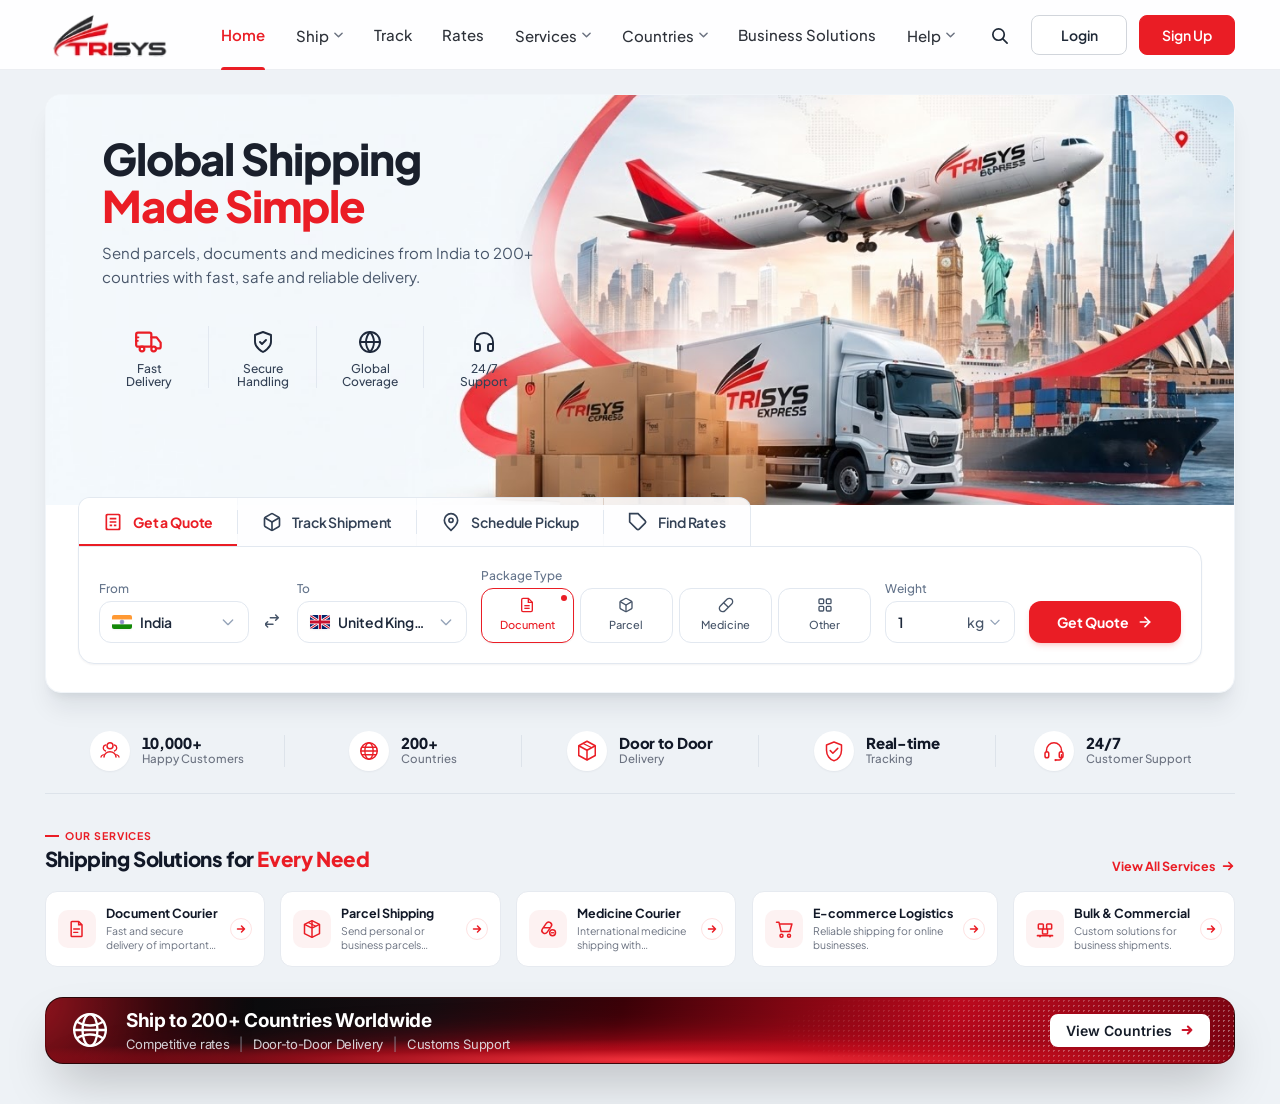
==== index.html @ c172d961 "Complete Trisys Express shipping, business solutions, help centre, and rate lookup application" ====
<!DOCTYPE html>
<html lang="en">
<head>
  <meta charset="UTF-8">
  <meta name="viewport" content="width=device-width, initial-scale=1.0">
  <meta name="description" content="Trisys Express - Send parcels, documents and medicines from India to 200+ countries with fast, safe and reliable delivery.">
  <meta name="theme-color" content="#EA1D25">
  <title>TRISYS EXPRESS - Global Shipping Made Simple</title>
  <link rel="icon" type="image/png" href="assets/trisys_logo_transparent.png">

  <!-- Google Fonts: Plus Jakarta Sans & Inter -->
  <link rel="preconnect" href="https://fonts.googleapis.com">
  <link rel="preconnect" href="https://fonts.gstatic.com" crossorigin>
  <link href="https://fonts.googleapis.com/css2?family=Inter:wght@400;500;600;700&family=Plus+Jakarta+Sans:ital,wght@0,400;0,500;0,600;0,700;0,800;1,700;1,800&display=swap" rel="stylesheet">

  <!-- Preload hero artwork for a faster first paint -->
  <link rel="preload" as="image" href="assets/hero_stitch_bg.jpg">

  <link rel="stylesheet" href="/styles.css?v=6">
</head>
<body>

  <a href="#home" class="skip-link">Skip to content</a>

  <!-- Full-Width Top Navigation Bar -->
  <header class="navbar" id="navbar">
    <div class="nav-container">

      <!-- Brand Logo (Left) -->
      <a href="#home" class="brand-logo" title="TRISYS EXPRESS">
        <img src="assets/trisys_logo_transparent.png" alt="TRISYS EXPRESS" class="logo-img">
      </a>

      <!-- Navigation Menu -->
      <nav class="nav-menu" id="navMenu" aria-label="Main navigation">

        <a href="#home" class="nav-item active" data-nav="home">Home</a>

        <!-- Ship dropdown -->
        <div class="nav-dropdown" data-nav="ship">
          <button type="button" class="nav-item has-dropdown" aria-expanded="false" aria-controls="dd-ship">
            Ship
            <svg class="chevron-icon" viewBox="0 0 10 6" fill="none" stroke="currentColor" aria-hidden="true"><path d="M1 1L5 5L9 1" stroke-width="1.6" stroke-linecap="round" stroke-linejoin="round"/></svg>
          </button>
          <div class="dropdown-panel" id="dd-ship">
            <a href="/quote" class="dropdown-link" data-tab="quote">
              <span class="dd-icon" aria-hidden="true"><svg viewBox="0 0 24 24" fill="none" stroke="currentColor" stroke-width="1.9" stroke-linecap="round" stroke-linejoin="round" aria-hidden="true"><rect x="4" y="2" width="16" height="20" rx="2"/><path d="M8 7h8M8 11h8M8 15h3M13 15h3"/></svg></span>
              <span class="dd-text"><strong>Get a Quote</strong><small>Instant rates to 200+ countries</small></span>
            </a>
            <a href="/schedule-pickup" class="dropdown-link" data-tab="pickup">
              <span class="dd-icon" aria-hidden="true"><svg viewBox="0 0 24 24" fill="none" stroke="currentColor" stroke-width="1.9" stroke-linecap="round" stroke-linejoin="round" aria-hidden="true"><path d="M12 2a8 8 0 0 0-8 8c0 5.25 8 12 8 12s8-6.75 8-12a8 8 0 0 0-8-8z"/><circle cx="12" cy="10" r="2.5"/></svg></span>
              <span class="dd-text"><strong>Schedule Pickup</strong><small>Doorstep collection, same day</small></span>
            </a>
            <a href="/track" class="dropdown-link" data-tab="track">
              <span class="dd-icon" aria-hidden="true"><svg viewBox="0 0 24 24" fill="none" stroke="currentColor" stroke-width="1.9" stroke-linecap="round" stroke-linejoin="round" aria-hidden="true"><path d="M21 16V8a2 2 0 0 0-1-1.73l-7-4a2 2 0 0 0-2 0l-7 4A2 2 0 0 0 3 8v8a2 2 0 0 0 1 1.73l7 4a2 2 0 0 0 2 0l7-4A2 2 0 0 0 21 16z"/><path d="M3.27 6.96 12 12.01l8.73-5.05M12 22.08V12"/></svg></span>
              <span class="dd-text"><strong>Track Shipment</strong><small>Live status with your AWB number</small></span>
            </a>
            <a href="/rates" class="dropdown-link" data-tab="rates">
              <span class="dd-icon" aria-hidden="true"><svg viewBox="0 0 24 24" fill="none" stroke="currentColor" stroke-width="1.9" stroke-linecap="round" stroke-linejoin="round" aria-hidden="true"><path d="M20.59 13.41l-7.17 7.17a2 2 0 0 1-2.83 0L2 12V2h10l8.59 8.59a2 2 0 0 1 0 2.82z"/><path d="M7 7h.01"/></svg></span>
              <span class="dd-text"><strong>Find Rates</strong><small>Compare Economy, Express &amp; NFO</small></span>
            </a>
          </div>
        </div>

        <a href="/track" class="nav-item" data-tab="track" data-nav="track">Track</a>
        <a href="/rates" class="nav-item" data-tab="rates" data-nav="rates">Rates</a>

        <!-- Services dropdown -->
        <div class="nav-dropdown" data-nav="services">
          <button type="button" class="nav-item has-dropdown" aria-expanded="false" aria-controls="dd-services">
            Services
            <svg class="chevron-icon" viewBox="0 0 10 6" fill="none" stroke="currentColor" aria-hidden="true"><path d="M1 1L5 5L9 1" stroke-width="1.6" stroke-linecap="round" stroke-linejoin="round"/></svg>
          </button>
          <div class="dropdown-panel" id="dd-services">
            <a href="/quote?type=document" class="dropdown-link" data-service="document">
              <span class="dd-icon" aria-hidden="true"><svg viewBox="0 0 24 24" fill="none" stroke="currentColor" stroke-width="1.9" stroke-linecap="round" stroke-linejoin="round" aria-hidden="true"><path d="M14 2H6a2 2 0 0 0-2 2v16a2 2 0 0 0 2 2h12a2 2 0 0 0 2-2V8z"/><path d="M14 2v6h6M16 13H8M16 17H8"/></svg></span>
              <span class="dd-text"><strong>Document Courier</strong><small>Certificates, contracts, passports</small></span>
            </a>
            <a href="/quote?type=parcel" class="dropdown-link" data-service="parcel">
              <span class="dd-icon" aria-hidden="true"><svg viewBox="0 0 24 24" fill="none" stroke="currentColor" stroke-width="1.9" stroke-linecap="round" stroke-linejoin="round" aria-hidden="true"><path d="M21 16V8a2 2 0 0 0-1-1.73l-7-4a2 2 0 0 0-2 0l-7 4A2 2 0 0 0 3 8v8a2 2 0 0 0 1 1.73l7 4a2 2 0 0 0 2 0l7-4A2 2 0 0 0 21 16z"/><path d="M3.27 6.96 12 12.01l8.73-5.05M12 22.08V12"/></svg></span>
              <span class="dd-text"><strong>Parcel Shipping</strong><small>Personal &amp; business parcels</small></span>
            </a>
            <a href="/quote?type=medicine" class="dropdown-link" data-service="medicine">
              <span class="dd-icon" aria-hidden="true"><svg viewBox="0 0 24 24" fill="none" stroke="currentColor" stroke-width="1.9" stroke-linecap="round" stroke-linejoin="round" aria-hidden="true"><path d="M10.5 20.5l10-10a4.95 4.95 0 1 0-7-7l-10 10a4.95 4.95 0 1 0 7 7Z"/><path d="M8.5 8.5l7 7"/></svg></span>
              <span class="dd-text"><strong>Medicine Courier</strong><small>Compliant prescription shipping</small></span>
            </a>
            <a href="/quote?type=ecommerce" class="dropdown-link" data-service="ecommerce">
              <span class="dd-icon" aria-hidden="true"><svg viewBox="0 0 24 24" fill="none" stroke="currentColor" stroke-width="1.9" stroke-linecap="round" stroke-linejoin="round" aria-hidden="true"><circle cx="9" cy="20" r="1.5"/><circle cx="18" cy="20" r="1.5"/><path d="M3 4h3l2.5 11H19l2.5-9H7"/></svg></span>
              <span class="dd-text"><strong>E-commerce Logistics</strong><small>Cross-border store fulfilment</small></span>
            </a>
            <a href="/quote?type=bulk" class="dropdown-link" data-service="bulk">
              <span class="dd-icon" aria-hidden="true"><svg viewBox="0 0 24 24" fill="none" stroke="currentColor" stroke-width="1.9" stroke-linecap="round" stroke-linejoin="round" aria-hidden="true"><rect x="4" y="6" width="6" height="6" rx="1"/><rect x="14" y="6" width="6" height="6" rx="1"/><rect x="9" y="12" width="6" height="6" rx="1"/><path d="M3 20h18"/></svg></span>
              <span class="dd-text"><strong>Bulk &amp; Commercial</strong><small>B2B cargo and pallets</small></span>
            </a>
          </div>
        </div>

        <!-- Countries dropdown -->
        <div class="nav-dropdown" data-nav="countries">
          <button type="button" class="nav-item has-dropdown" aria-expanded="false" aria-controls="dd-countries">
            Countries
            <svg class="chevron-icon" viewBox="0 0 10 6" fill="none" stroke="currentColor" aria-hidden="true"><path d="M1 1L5 5L9 1" stroke-width="1.6" stroke-linecap="round" stroke-linejoin="round"/></svg>
          </button>
          <div class="dropdown-panel dropdown-countries" id="dd-countries">
            <p class="dd-heading">Popular destinations</p>
            <div class="dd-country-grid" id="navCountries">
              <!-- Injected via JavaScript -->
            </div>
            <a href="#countries" class="dd-footer-link" data-modal="countriesModal">
              View all 200+ countries
              <svg viewBox="0 0 16 16" fill="none" stroke="currentColor" aria-hidden="true"><path d="M3 8H13M9 4L13 8L9 12" stroke-width="2" stroke-linecap="round" stroke-linejoin="round"/></svg>
            </a>
          </div>
        </div>

        <a href="#business" class="nav-item" data-modal="businessModal" data-nav="business">Business Solutions</a>

        <!-- Help dropdown -->
        <div class="nav-dropdown" data-nav="help">
          <button type="button" class="nav-item has-dropdown" aria-expanded="false" aria-controls="dd-help">
            Help
            <svg class="chevron-icon" viewBox="0 0 10 6" fill="none" stroke="currentColor" aria-hidden="true"><path d="M1 1L5 5L9 1" stroke-width="1.6" stroke-linecap="round" stroke-linejoin="round"/></svg>
          </button>
          <div class="dropdown-panel dropdown-right" id="dd-help">
            <a href="/help/faqs" class="dropdown-link" data-help-page="faqs">
              <span class="dd-icon"><svg viewBox="0 0 24 24" fill="none" stroke="currentColor" stroke-width="1.9" stroke-linecap="round" stroke-linejoin="round"><circle cx="12" cy="12" r="10"/><path d="M9.1 9a3 3 0 0 1 5.8 1c0 2-3 3-3 3M12 17h.01"/></svg></span>
              <span class="dd-text"><strong>FAQs</strong><small>Answers to common questions</small></span>
            </a>
            <a href="/help/customs-documents" class="dropdown-link" data-help-page="customs">
              <span class="dd-icon"><svg viewBox="0 0 24 24" fill="none" stroke="currentColor" stroke-width="1.9" stroke-linecap="round" stroke-linejoin="round"><path d="M12 22s8-4 8-10V5l-8-3-8 3v7c0 6 8 10 8 10z"/><path d="m9 12 2 2 4-4"/></svg></span>
              <span class="dd-text"><strong>Customs &amp; Documents</strong><small>What you need to ship abroad</small></span>
            </a>
            <a href="/help/contact-support" class="dropdown-link" data-help-page="contact">
              <span class="dd-icon"><svg viewBox="0 0 24 24" fill="none" stroke="currentColor" stroke-width="1.9" stroke-linecap="round" stroke-linejoin="round"><path d="M3 18v-6a9 9 0 0 1 18 0v6"/><path d="M21 19a2 2 0 0 1-2 2h-1a2 2 0 0 1-2-2v-3a2 2 0 0 1 2-2h3zM3 19a2 2 0 0 0 2 2h1a2 2 0 0 0 2-2v-3a2 2 0 0 0-2-2H3z"/></svg></span>
              <span class="dd-text"><strong>Contact Support</strong><small>24/7 phone, email &amp; WhatsApp</small></span>
            </a>
          </div>
        </div>

      </nav>

      <!-- Right Actions (Search, Login, Sign Up) -->
      <div class="nav-actions">
        <!-- Search Button -->
        <button class="icon-btn search-btn" aria-label="Search" onclick="toggleSearch()">
          <svg viewBox="0 0 20 20" fill="none" stroke="currentColor" class="nav-svg">
            <circle cx="9" cy="9" r="6" stroke-width="1.8"/>
            <path d="M13.5 13.5L18 18" stroke-width="1.8" stroke-linecap="round"/>
          </svg>
        </button>

        <!-- Login Button -->
        <button class="btn btn-outline" onclick="openAuthModal('login')">Login</button>

        <!-- Sign Up Button -->
        <button class="btn btn-primary" onclick="openAuthModal('signup')">Sign Up</button>

        <!-- Mobile Hamburger Toggle -->
        <button class="mobile-toggle" id="mobileToggle" aria-label="Toggle navigation" aria-expanded="false" aria-controls="navMenu">
          <span></span>
          <span></span>
          <span></span>
        </button>
      </div>

    </div>
  </header>

  <!-- Full-Width Main Content Wrapper -->
  <main class="main-wrapper">

    <!-- BEGIN: Main Shipping Card (Stitch layout: rounded white card on grey page) -->
    <div class="hero-card" data-purpose="main-shipping-card">

      <!-- Top Hero Section with Stitch Background Artwork -->
      <section class="hero-section" id="home" data-purpose="hero-banner-content">

        <!-- Hero Content (Text + 4 Benefits matching Stitch) -->
        <div class="hero-content">
          <h1 class="hero-title anim-fade-up" style="--delay: 0.05s">
            <span class="title-dark">Global Shipping</span>
            <span class="title-red">Made Simple</span>
          </h1>

          <p class="hero-subtitle anim-fade-up" style="--delay: 0.15s">
            Send parcels, documents and medicines from India to 200+ countries with fast, safe and reliable delivery.
          </p>

          <!-- Service Benefits Row matching Stitch Highlights -->
          <ul class="hero-features anim-fade-up" style="--delay: 0.25s" data-purpose="service-highlights">

            <!-- Benefit 1: Fast Delivery (Red Truck) -->
            <li class="feature-item">
              <div class="feature-icon is-red">
                <svg class="feature-svg feature-svg-lg" fill="none" stroke="currentColor" stroke-linecap="round" stroke-linejoin="round" stroke-width="1.9" viewBox="0 0 24 24" aria-hidden="true">
                  <rect height="12" rx="1.5" width="13" x="1" y="4"></rect>
                  <path d="M14 8h4.5l3.5 4.5v3.5a1.5 1.5 0 0 1-1.5 1.5H18"></path>
                  <circle cx="6" cy="18" r="2"></circle>
                  <circle cx="16" cy="18" r="2"></circle>
                  <line stroke-width="1.5" x1="1" x2="3" y1="8" y2="8"></line>
                  <line stroke-width="1.5" x1="0" x2="2.5" y1="11" y2="11"></line>
                </svg>
              </div>
              <span class="feature-label">Fast<br/>Delivery</span>
            </li>

            <!-- Benefit 2: Secure Handling -->
            <li class="feature-item">
              <div class="feature-icon">
                <svg class="feature-svg" fill="none" stroke="currentColor" stroke-linecap="round" stroke-linejoin="round" stroke-width="1.9" viewBox="0 0 24 24" aria-hidden="true">
                  <path d="M12 22s8-4 8-10V5l-8-3-8 3v7c0 6 8 10 8 10z"></path>
                  <path d="m9 12 2 2 4-4"></path>
                </svg>
              </div>
              <span class="feature-label">Secure<br/>Handling</span>
            </li>

            <!-- Benefit 3: Global Coverage -->
            <li class="feature-item">
              <div class="feature-icon">
                <svg class="feature-svg" fill="none" stroke="currentColor" stroke-linecap="round" stroke-linejoin="round" stroke-width="1.9" viewBox="0 0 24 24" aria-hidden="true">
                  <circle cx="12" cy="12" r="10"></circle>
                  <line x1="2" x2="22" y1="12" y2="12"></line>
                  <path d="M12 2a15.3 15.3 0 0 1 4 10 15.3 15.3 0 0 1-4 10 15.3 15.3 0 0 1-4-10 15.3 15.3 0 0 1 4-10z"></path>
                </svg>
              </div>
              <span class="feature-label">Global<br/>Coverage</span>
            </li>

            <!-- Benefit 4: 24/7 Support -->
            <li class="feature-item">
              <div class="feature-icon">
                <svg class="feature-svg" fill="none" stroke="currentColor" stroke-linecap="round" stroke-linejoin="round" stroke-width="1.9" viewBox="0 0 24 24" aria-hidden="true">
                  <path d="M3 18v-6a9 9 0 0 1 18 0v6"></path>
                  <path d="M21 19a2 2 0 0 1-2 2h-1a2 2 0 0 1-2-2v-3a2 2 0 0 1 2-2h3zM3 19a2 2 0 0 0 2 2h1a2 2 0 0 0 2-2v-3a2 2 0 0 0-2-2H3z"></path>
                </svg>
              </div>
              <span class="feature-label">24/7<br/>Support</span>
            </li>

          </ul>
        </div>

      </section>
      <!-- END: Top Hero Section -->

      <!-- BEGIN: Calculator & Booking Bottom Container -->
      <div class="quote-card-container anim-fade-up" style="--delay: 0.35s" id="ship">

        <!-- Navigation Tabs Row matching Stitch -->
        <div class="quote-tabs" role="tablist" aria-label="Shipping Services" data-purpose="feature-tabs">

          <!-- Tab 1: Get a Quote (Active) -->
          <button class="quote-tab active" type="button" role="tab" id="tab-quote" aria-controls="tabQuote" aria-selected="true" data-tab="quote">
            <svg class="tab-icon" fill="currentColor" viewBox="0 0 24 24" aria-hidden="true">
              <path d="M19 2H5c-1.1 0-2 .9-2 2v16c0 1.1.9 2 2 2h14c1.1 0 2-.9 2-2V4c0-1.1-.9-2-2-2zm-1 18H6a1 1 0 0 1-1-1V5a1 1 0 0 1 1-1h12a1 1 0 0 1 1 1v14a1 1 0 0 1-1 1zm-2-13H8v2h8V7zm0 4H8v2h8v-2zm-5 4H8v2h3v-2zm5 0h-3v2h3v-2z"></path>
            </svg>
            <span>Get a Quote</span>
          </button>

          <span class="tab-separator" aria-hidden="true"></span>

          <!-- Tab 2: Track Shipment -->
          <button class="quote-tab" type="button" role="tab" id="tab-track" aria-controls="tabTrack" aria-selected="false" tabindex="-1" data-tab="track">
            <svg class="tab-icon" fill="none" stroke="currentColor" stroke-width="2" viewBox="0 0 24 24" aria-hidden="true">
              <path d="M21 16V8a2 2 0 0 0-1-1.73l-7-4a2 2 0 0 0-2 0l-7 4A2 2 0 0 0 3 8v8a2 2 0 0 0 1 1.73l7 4a2 2 0 0 0 2 0l7-4A2 2 0 0 0 21 16z"></path>
              <polyline points="3.27 6.96 12 12.01 20.73 6.96"></polyline>
              <line x1="12" x2="12" y1="22.08" y2="12"></line>
            </svg>
            <span>Track Shipment</span>
          </button>

          <span class="tab-separator" aria-hidden="true"></span>

          <!-- Tab 3: Schedule Pickup -->
          <button class="quote-tab" type="button" role="tab" id="tab-pickup" aria-controls="tabPickup" aria-selected="false" tabindex="-1" data-tab="pickup">
            <svg class="tab-icon" fill="none" stroke="currentColor" stroke-width="2" viewBox="0 0 24 24" aria-hidden="true">
              <path d="M12 2a8 8 0 0 0-8 8c0 5.25 8 12 8 12s8-6.75 8-12a8 8 0 0 0-8-8z"></path>
              <circle cx="12" cy="10" r="2.5"></circle>
            </svg>
            <span>Schedule Pickup</span>
          </button>

          <span class="tab-separator" aria-hidden="true"></span>

          <!-- Tab 4: Find Rates -->
          <button class="quote-tab" type="button" role="tab" id="tab-rates" aria-controls="tabRates" aria-selected="false" tabindex="-1" data-tab="rates">
            <svg class="tab-icon" fill="none" stroke="currentColor" stroke-width="2" viewBox="0 0 24 24" aria-hidden="true">
              <path d="M20.59 13.41l-7.17 7.17a2 2 0 0 1-2.83 0L2 12V2h10l8.59 8.59a2 2 0 0 1 0 2.82z"></path>
              <line x1="7" x2="7.01" y1="7" y2="7"></line>
            </svg>
            <span>Find Rates</span>
          </button>

        </div>

        <!-- Shipping Quote Interactive Form Card -->
        <div class="quote-card" data-purpose="quote-form-card">

          <!-- Tab Pane 1: Get a Quote (Active Default) -->
          <div class="tab-content active" id="tabQuote" role="tabpanel" aria-labelledby="tab-quote">
            <form class="quote-form" id="quoteForm" novalidate onsubmit="event.preventDefault(); navigateToQuotePage();">

              <!-- Route Section: From -> Swap -> To -->
              <div class="route-group">

                <!-- From Country -->
                <div class="form-group field-from">
                  <span class="field-label" id="fromLabel">From</span>
                  <button type="button" class="select-box" aria-labelledby="fromLabel fromCountryName" onclick="toggleCountryDropdown('from')">
                    <span class="select-main">
                      <span class="flag-icon" id="fromFlag">
                        <!-- Indian Flag SVG matching Stitch -->
                        <svg class="flag-svg" viewBox="0 0 640 480">
                          <rect fill="#f4c430" height="160" width="640"></rect>
                          <rect fill="#ffffff" height="160" width="640" y="160"></rect>
                          <rect fill="#006400" height="160" width="640" y="320"></rect>
                          <circle cx="320" cy="240" fill="none" r="45" stroke="#000080" stroke-width="8"></circle>
                          <circle cx="320" cy="240" fill="#000080" r="10"></circle>
                        </svg>
                      </span>
                      <span class="select-value" id="fromCountryName">India</span>
                    </span>
                    <svg class="dropdown-arrow" fill="none" stroke="currentColor" viewBox="0 0 24 24" aria-hidden="true">
                      <path d="M19 9l-7 7-7-7" stroke-linecap="round" stroke-linejoin="round" stroke-width="2"></path>
                    </svg>
                  </button>
                </div>

                <!-- Swap Route Direction Button -->
                <div class="swap-wrapper">
                  <button type="button" class="swap-btn" onclick="swapCountries()" title="Swap origin and destination" aria-label="Swap origin and destination">
                    <svg fill="none" stroke="currentColor" stroke-linecap="round" stroke-linejoin="round" stroke-width="2.2" viewBox="0 0 24 24" aria-hidden="true">
                      <path d="M7 16V4m0 0L3 8m4-4l4 4m6 4v12m0 0l4-4m-4 4l-4-4" transform="rotate(90 12 12)"></path>
                    </svg>
                  </button>
                </div>

                <!-- To Country -->
                <div class="form-group field-to">
                  <span class="field-label" id="toLabel">To</span>
                  <button type="button" class="select-box" aria-labelledby="toLabel toCountryName" onclick="toggleCountryDropdown('to')">
                    <span class="select-main">
                      <span class="flag-icon" id="toFlag">
                        <!-- UK Flag SVG matching Stitch -->
                        <svg class="flag-svg" viewBox="0 0 60 30"><rect width="60" height="30" fill="#012169"/><path d="M0,0 L60,30 M60,0 L0,30" stroke="#fff" stroke-width="6"/><path d="M0,0 L60,30 M60,0 L0,30" stroke="#C8102E" stroke-width="4"/><path d="M30,0 v30 M0,15 h60" stroke="#fff" stroke-width="10"/><path d="M30,0 v30 M0,15 h60" stroke="#C8102E" stroke-width="6"/>
                        <!-- flag paths rendered above -->
                        <!-- flag paths rendered above -->
                        <!-- flag paths rendered above -->
                        </svg>
                      </span>
                      <span class="select-value" id="toCountryName">United Kingdom</span>
                    </span>
                    <svg class="dropdown-arrow" fill="none" stroke="currentColor" viewBox="0 0 24 24" aria-hidden="true">
                      <path d="M19 9l-7 7-7-7" stroke-linecap="round" stroke-linejoin="round" stroke-width="2"></path>
                    </svg>
                  </button>
                </div>

              </div>

              <!-- Package Type Selector matching Stitch -->
              <div class="form-group field-package">
                <span class="field-label" id="pkgLabel">Package Type</span>
                <div class="package-options" role="radiogroup" aria-labelledby="pkgLabel" data-purpose="package-types-options">

                  <!-- Option 1: Document (Active by default) -->
                  <button type="button" class="pkg-btn active" role="radio" aria-checked="true" data-type="document" onclick="selectPackageType('document', this)">
                    <span class="active-dot"></span>
                    <svg class="pkg-icon" fill="none" stroke="currentColor" stroke-width="2" viewBox="0 0 24 24" aria-hidden="true">
                      <path d="M14 2H6a2 2 0 0 0-2 2v16a2 2 0 0 0 2 2h12a2 2 0 0 0 2-2V8z"></path>
                      <polyline points="14 2 14 8 20 8"></polyline>
                      <line x1="16" x2="8" y1="13" y2="13"></line>
                      <line x1="16" x2="8" y1="17" y2="17"></line>
                    </svg>
                    <span class="pkg-label">Document</span>
                  </button>

                  <!-- Option 2: Parcel -->
                  <button type="button" class="pkg-btn" role="radio" aria-checked="false" data-type="parcel" onclick="selectPackageType('parcel', this)">
                    <span class="active-dot"></span>
                    <svg class="pkg-icon" fill="none" stroke="currentColor" stroke-width="2" viewBox="0 0 24 24" aria-hidden="true">
                      <path d="M21 16V8a2 2 0 0 0-1-1.73l-7-4a2 2 0 0 0-2 0l-7 4A2 2 0 0 0 3 8v8a2 2 0 0 0 1 1.73l7 4a2 2 0 0 0 2 0l7-4A2 2 0 0 0 21 16z"></path>
                      <polyline points="3.27 6.96 12 12.01 20.73 6.96"></polyline>
                      <line x1="12" x2="12" y1="22.08" y2="12"></line>
                    </svg>
                    <span class="pkg-label">Parcel</span>
                  </button>

                  <!-- Option 3: Medicine -->
                  <button type="button" class="pkg-btn" role="radio" aria-checked="false" data-type="medicine" onclick="selectPackageType('medicine', this)">
                    <span class="active-dot"></span>
                    <svg class="pkg-icon" fill="none" stroke="currentColor" stroke-width="2" viewBox="0 0 24 24" aria-hidden="true">
                      <path d="M10.5 20.5l10-10a4.95 4.95 0 1 0-7-7l-10 10a4.95 4.95 0 1 0 7 7Z"></path>
                      <line x1="8.5" x2="15.5" y1="8.5" y2="15.5"></line>
                    </svg>
                    <span class="pkg-label">Medicine</span>
                  </button>

                  <!-- Option 4: Other -->
                  <button type="button" class="pkg-btn" role="radio" aria-checked="false" data-type="other" onclick="selectPackageType('other', this)">
                    <span class="active-dot"></span>
                    <svg class="pkg-icon" fill="none" stroke="currentColor" stroke-width="2" viewBox="0 0 24 24" aria-hidden="true">
                      <rect height="7" rx="1.5" width="7" x="3" y="3"></rect>
                      <rect height="7" rx="1.5" width="7" x="14" y="3"></rect>
                      <rect height="7" rx="1.5" width="7" x="14" y="14"></rect>
                      <rect height="7" rx="1.5" width="7" x="3" y="14"></rect>
                    </svg>
                    <span class="pkg-label">Other</span>
                  </button>

                </div>
              </div>

              <!-- Weight Input -->
              <div class="form-group field-weight">
                <label class="field-label" for="weightInput">Weight</label>
                <div class="weight-input-box">
                  <input type="number" id="weightInput" value="1" min="0.1" step="0.1" class="weight-number" aria-describedby="quoteFormError" oninput="handleWeightInput(this.value)" required>
                  <button type="button" class="weight-unit-select" onclick="toggleWeightUnit()" aria-label="Change weight unit" title="Switch between kg and lb">
                    <span id="currentWeightUnit">kg</span>
                    <svg class="dropdown-arrow-small" fill="none" stroke="currentColor" viewBox="0 0 24 24" aria-hidden="true">
                      <path d="M19 9l-7 7-7-7" stroke-linecap="round" stroke-linejoin="round" stroke-width="2"></path>
                    </svg>
                  </button>
                </div>
              </div>

              <!-- Submit CTA Button -->
              <div class="form-group field-action">
                <button type="submit" class="btn-quote">
                  <span>Get Quote</span>
                  <svg class="arrow-icon" fill="none" stroke="currentColor" stroke-linecap="round" stroke-linejoin="round" stroke-width="2.5" viewBox="0 0 24 24" aria-hidden="true">
                    <line x1="5" x2="19" y1="12" y2="12"></line>
                    <polyline points="12 5 19 12 12 19"></polyline>
                  </svg>
                </button>
              </div>

            </form>
          </div>

          <!-- Tab Pane 2: Track Shipment -->
          <div class="tab-content" id="tabTrack" role="tabpanel" aria-labelledby="tab-track" hidden>
            <form class="inline-form" onsubmit="event.preventDefault(); navigateToTrackPage();">
              <div class="inline-field grow">
                <label class="field-label" for="trackingInput">Airway Bill (AWB) or Tracking Reference</label>
                <input type="text" id="trackingInput" placeholder="e.g. TRISYS-84920412" value="TRISYS-84920412" class="standard-input" required>
              </div>
              <div class="inline-field">
                <button type="submit" class="btn-quote">
                  <span>Track Shipment</span>
                  <svg class="arrow-icon" viewBox="0 0 16 16" fill="none" stroke="currentColor" aria-hidden="true"><path d="M3 8H13M13 8L9 4M13 8L9 12" stroke-width="2" stroke-linecap="round" stroke-linejoin="round"/></svg>
                </button>
              </div>
            </form>
          </div>

          <!-- Tab Pane 3: Schedule Pickup -->
          <div class="tab-content" id="tabPickup" role="tabpanel" aria-labelledby="tab-pickup" hidden>
            <form class="inline-form" onsubmit="event.preventDefault(); navigateToPickupPage();">
              <div class="inline-field grow-2">
                <label class="field-label" for="pickupAddress">Pickup Address &amp; City</label>
                <input type="text" id="pickupAddress" placeholder="Street, Landmark, City &amp; Pincode" class="standard-input" value="B-14 Sector 62, Noida, UP" required>
              </div>
              <div class="inline-field grow">
                <label class="field-label" for="pickupSlot">Preferred Date &amp; Slot</label>
                <input type="text" id="pickupSlot" class="standard-input" value="Today, 02:00 PM - 05:00 PM" required>
              </div>
              <div class="inline-field">
                <button type="submit" class="btn-quote">
                  <span>Book Pickup</span>
                  <svg class="arrow-icon" viewBox="0 0 16 16" fill="none" stroke="currentColor" aria-hidden="true"><path d="M3 8H13M13 8L9 4M13 8L9 12" stroke-width="2" stroke-linecap="round" stroke-linejoin="round"/></svg>
                </button>
              </div>
            </form>
          </div>

          <!-- Tab Pane 4: Find Rates -->
          <div class="tab-content" id="tabRates" role="tabpanel" aria-labelledby="tab-rates" hidden>
            <div class="rates-preview-inline">
              <p class="rates-hint">Compare Economy, Express and Next Flight Out courier tariffs across 200+ global destinations.</p>
              <button type="button" class="btn-quote" onclick="navigateToRatesPage()">
                <span>Open Rate Calculator</span>
                <svg class="arrow-icon" viewBox="0 0 16 16" fill="none" stroke="currentColor" aria-hidden="true"><path d="M3 8H13M13 8L9 4M13 8L9 12" stroke-width="2" stroke-linecap="round" stroke-linejoin="round"/></svg>
              </button>
            </div>
          </div>

        </div>
        <!-- END: Shipping Quote Interactive Form Card -->

      </div>
      <!-- END: Calculator & Booking Bottom Container -->

    </div>
    <!-- END: Main Shipping Card -->

    <!-- Horizontal Bottom Statistics Strip (5 Items with Dividers) -->
    <section class="stats-section reveal">
      <div class="stats-container">

        <!-- Stat 1: 10,000+ Happy Customers -->
        <div class="stat-card">
          <div class="stat-icon-wrapper">
            <svg viewBox="0 0 32 32" fill="none" class="stat-svg" aria-hidden="true">
              <path d="M16 13C18.2 13 20 11.2 20 9C20 6.8 18.2 5 16 5C13.8 5 12 6.8 12 9C12 11.2 13.8 13 16 13Z" stroke="currentColor" stroke-width="2"/>
              <path d="M8 24C8 20 11.6 17 16 17C20.4 17 24 20 24 24" stroke="currentColor" stroke-width="2" stroke-linecap="round"/>
              <path d="M22 8C23.6 8.5 25 10 25 12C25 14 23.6 15.5 22 16" stroke="currentColor" stroke-width="1.8" stroke-linecap="round"/>
              <path d="M25 21C26.8 21.8 28 23 28 24" stroke="currentColor" stroke-width="1.8" stroke-linecap="round"/>
              <path d="M10 8C8.4 8.5 7 10 7 12C7 14 8.4 15.5 10 16" stroke="currentColor" stroke-width="1.8" stroke-linecap="round"/>
              <path d="M7 21C5.2 21.8 4 23 4 24" stroke="currentColor" stroke-width="1.8" stroke-linecap="round"/>
            </svg>
          </div>
          <div class="stat-info">
            <h3 class="stat-value" data-count="10000" data-suffix="+">10,000+</h3>
            <p class="stat-label">Happy Customers</p>
          </div>
        </div>

        <div class="stat-divider"></div>

        <!-- Stat 2: 200+ Countries -->
        <div class="stat-card">
          <div class="stat-icon-wrapper">
            <svg viewBox="0 0 32 32" fill="none" class="stat-svg" aria-hidden="true">
              <circle cx="16" cy="16" r="11" stroke="currentColor" stroke-width="2"/>
              <ellipse cx="16" cy="16" rx="5.5" ry="11" stroke="currentColor" stroke-width="1.8"/>
              <path d="M5.5 16H26.5M7 11H25M7 21H25" stroke="currentColor" stroke-width="1.8" stroke-linecap="round"/>
            </svg>
          </div>
          <div class="stat-info">
            <h3 class="stat-value" data-count="200" data-suffix="+">200+</h3>
            <p class="stat-label">Countries</p>
          </div>
        </div>

        <div class="stat-divider"></div>

        <!-- Stat 3: Door to Door Delivery -->
        <div class="stat-card">
          <div class="stat-icon-wrapper">
            <svg viewBox="0 0 32 32" fill="none" class="stat-svg" aria-hidden="true">
              <path d="M16 3L5 9L16 15L27 9L16 3Z" stroke="currentColor" stroke-width="2" stroke-linejoin="round"/>
              <path d="M5 9V22L16 28V15" stroke="currentColor" stroke-width="2" stroke-linejoin="round"/>
              <path d="M27 9V22L16 28" stroke="currentColor" stroke-width="2" stroke-linejoin="round"/>
              <path d="M11 6L21 11" stroke="currentColor" stroke-width="1.8" stroke-linecap="round"/>
            </svg>
          </div>
          <div class="stat-info">
            <h3 class="stat-value">Door to Door</h3>
            <p class="stat-label">Delivery</p>
          </div>
        </div>

        <div class="stat-divider"></div>

        <!-- Stat 4: Real-time Tracking -->
        <div class="stat-card">
          <div class="stat-icon-wrapper">
            <svg viewBox="0 0 32 32" fill="none" class="stat-svg" aria-hidden="true">
              <path d="M16 4L6 8V15C6 21.6 10.3 27.7 16 29C21.7 27.7 26 21.6 26 15V8L16 4Z" stroke="currentColor" stroke-width="2" stroke-linejoin="round"/>
              <path d="M11 15.5L14.5 19L21 12.5" stroke="currentColor" stroke-width="2" stroke-linecap="round" stroke-linejoin="round"/>
            </svg>
          </div>
          <div class="stat-info">
            <h3 class="stat-value">Real-time</h3>
            <p class="stat-label">Tracking</p>
          </div>
        </div>

        <div class="stat-divider"></div>

        <!-- Stat 5: 24/7 Customer Support -->
        <div class="stat-card">
          <div class="stat-icon-wrapper">
            <svg viewBox="0 0 32 32" fill="none" class="stat-svg" aria-hidden="true">
              <path d="M6 17V15C6 9.48 10.48 5 16 5C21.52 5 26 9.48 26 15V17" stroke="currentColor" stroke-width="2" stroke-linecap="round"/>
              <rect x="4" y="17" width="5" height="8" rx="2.5" stroke="currentColor" stroke-width="2"/>
              <rect x="23" y="17" width="5" height="8" rx="2.5" stroke="currentColor" stroke-width="2"/>
              <path d="M26 21V25C26 26.66 24.66 28 23 28H19" stroke="currentColor" stroke-width="2" stroke-linecap="round"/>
              <circle cx="18" cy="28" r="1.5" fill="currentColor"/>
            </svg>
          </div>
          <div class="stat-info">
            <h3 class="stat-value">24/7</h3>
            <p class="stat-label">Customer Support</p>
          </div>
        </div>

      </div>
    </section>

    <!-- Services Section -->
    <section class="services-section" id="services">
      <div class="services-container">

        <!-- Section Header -->
        <div class="services-header reveal">
          <div class="header-left">
            <div class="section-eyebrow">
              <span class="eyebrow-line"></span>
              <span class="eyebrow-text">OUR SERVICES</span>
            </div>
            <h2 class="section-title">
              Shipping Solutions for <span class="highlight-red">Every Need</span>
            </h2>
          </div>
          <a href="#all-services" class="view-all-link" onclick="event.preventDefault(); openServicesModal()">
            <span>View All Services</span>
            <svg viewBox="0 0 16 16" fill="none" stroke="currentColor" class="link-arrow" aria-hidden="true">
              <path d="M3 8H13M13 8L9 4M13 8L9 12" stroke-width="2" stroke-linecap="round" stroke-linejoin="round"/>
            </svg>
          </a>
        </div>

        <!-- 5 Service Cards Grid -->
        <div class="services-grid">

          <!-- Card 1: Document Courier -->
          <button type="button" class="service-card reveal" style="--delay: 0s" onclick="openServiceDetail('document')">
            <span class="service-icon-box">
              <svg viewBox="0 0 24 24" fill="none" class="svc-svg" aria-hidden="true">
                <path d="M6 3H14L18 7V20C18 20.6 17.5 21 17 21H6C5.4 21 5 20.6 5 20V4C5 3.4 5.4 3 6 3Z" stroke="currentColor" stroke-width="1.8" stroke-linejoin="round"/>
                <path d="M14 3V7H18" stroke="currentColor" stroke-width="1.8"/>
                <line x1="8" y1="12" x2="15" y2="12" stroke="currentColor" stroke-width="1.6" stroke-linecap="round"/>
                <line x1="8" y1="16" x2="13" y2="16" stroke="currentColor" stroke-width="1.6" stroke-linecap="round"/>
              </svg>
            </span>
            <span class="service-card-body">
              <span class="service-name">Document Courier</span>
              <span class="service-desc">Fast and secure delivery of important documents.</span>
            </span>
            <span class="service-arrow-btn" aria-hidden="true">
              <svg viewBox="0 0 12 12" fill="none" stroke="currentColor">
                <path d="M2.5 6H9.5M9.5 6L6.5 3M9.5 6L6.5 9" stroke-width="1.5" stroke-linecap="round" stroke-linejoin="round"/>
              </svg>
            </span>
          </button>

          <!-- Card 2: Parcel Shipping -->
          <button type="button" class="service-card reveal" style="--delay: 0.06s" onclick="openServiceDetail('parcel')">
            <span class="service-icon-box">
              <svg viewBox="0 0 24 24" fill="none" class="svc-svg" aria-hidden="true">
                <path d="M12 2L3 6.5V17.5L12 22L21 17.5V6.5L12 2Z" stroke="currentColor" stroke-width="1.8" stroke-linejoin="round"/>
                <path d="M12 2V22M3 6.5L12 11M21 6.5L12 11" stroke="currentColor" stroke-width="1.8"/>
                <path d="M7.5 4.25L16.5 8.75" stroke="currentColor" stroke-width="1.4" stroke-linecap="round"/>
              </svg>
            </span>
            <span class="service-card-body">
              <span class="service-name">Parcel Shipping</span>
              <span class="service-desc">Send personal or business parcels worldwide.</span>
            </span>
            <span class="service-arrow-btn" aria-hidden="true">
              <svg viewBox="0 0 12 12" fill="none" stroke="currentColor">
                <path d="M2.5 6H9.5M9.5 6L6.5 3M9.5 6L6.5 9" stroke-width="1.5" stroke-linecap="round" stroke-linejoin="round"/>
              </svg>
            </span>
          </button>

          <!-- Card 3: Medicine Courier -->
          <button type="button" class="service-card reveal" style="--delay: 0.12s" onclick="openServiceDetail('medicine')">
            <span class="service-icon-box">
              <svg viewBox="0 0 24 24" fill="none" class="svc-svg" aria-hidden="true">
                <rect x="7" y="3" width="7" height="15" rx="3.5" transform="rotate(35 10.5 10.5)" stroke="currentColor" stroke-width="1.8"/>
                <line x1="6.5" y1="10.5" x2="14.5" y2="10.5" stroke="currentColor" stroke-width="1.8"/>
                <circle cx="17.5" cy="16.5" r="3.5" stroke="currentColor" stroke-width="1.8"/>
                <line x1="15.5" y1="16.5" x2="19.5" y2="16.5" stroke="currentColor" stroke-width="1.6"/>
              </svg>
            </span>
            <span class="service-card-body">
              <span class="service-name">Medicine Courier</span>
              <span class="service-desc">International medicine shipping with compliance support.</span>
            </span>
            <span class="service-arrow-btn" aria-hidden="true">
              <svg viewBox="0 0 12 12" fill="none" stroke="currentColor">
                <path d="M2.5 6H9.5M9.5 6L6.5 3M9.5 6L6.5 9" stroke-width="1.5" stroke-linecap="round" stroke-linejoin="round"/>
              </svg>
            </span>
          </button>

          <!-- Card 4: E-commerce Logistics -->
          <button type="button" class="service-card reveal" style="--delay: 0.18s" onclick="openServiceDetail('ecommerce')">
            <span class="service-icon-box">
              <svg viewBox="0 0 24 24" fill="none" class="svc-svg" aria-hidden="true">
                <circle cx="9" cy="20" r="1.8" stroke="currentColor" stroke-width="1.8"/>
                <circle cx="18" cy="20" r="1.8" stroke="currentColor" stroke-width="1.8"/>
                <path d="M3 4H6L8.5 15H19L21.5 6H7" stroke="currentColor" stroke-width="1.8" stroke-linecap="round" stroke-linejoin="round"/>
              </svg>
            </span>
            <span class="service-card-body">
              <span class="service-name">E-commerce Logistics</span>
              <span class="service-desc">Reliable shipping for online businesses.</span>
            </span>
            <span class="service-arrow-btn" aria-hidden="true">
              <svg viewBox="0 0 12 12" fill="none" stroke="currentColor">
                <path d="M2.5 6H9.5M9.5 6L6.5 3M9.5 6L6.5 9" stroke-width="1.5" stroke-linecap="round" stroke-linejoin="round"/>
              </svg>
            </span>
          </button>

          <!-- Card 5: Bulk & Commercial -->
          <button type="button" class="service-card reveal" style="--delay: 0.24s" onclick="openServiceDetail('bulk')">
            <span class="service-icon-box">
              <svg viewBox="0 0 24 24" fill="none" class="svc-svg" aria-hidden="true">
                <rect x="4" y="6" width="6" height="6" rx="1" stroke="currentColor" stroke-width="1.8"/>
                <rect x="14" y="6" width="6" height="6" rx="1" stroke="currentColor" stroke-width="1.8"/>
                <rect x="9" y="12" width="6" height="6" rx="1" stroke="currentColor" stroke-width="1.8"/>
                <line x1="3" y1="20" x2="21" y2="20" stroke="currentColor" stroke-width="2" stroke-linecap="round"/>
                <path d="M6 20V22M18 20V22" stroke="currentColor" stroke-width="2"/>
              </svg>
            </span>
            <span class="service-card-body">
              <span class="service-name">Bulk &amp; Commercial</span>
              <span class="service-desc">Custom solutions for business shipments.</span>
            </span>
            <span class="service-arrow-btn" aria-hidden="true">
              <svg viewBox="0 0 12 12" fill="none" stroke="currentColor">
                <path d="M2.5 6H9.5M9.5 6L6.5 3M9.5 6L6.5 9" stroke-width="1.5" stroke-linecap="round" stroke-linejoin="round"/>
              </svg>
            </span>
          </button>

        </div>

      </div>
    </section>

    <!-- BEGIN: Worldwide Shipping Banner (Stitch design) -->
    <section class="banner-section reveal">
      <aside class="promo-banner" role="region" aria-label="Worldwide Shipping Promotion" data-purpose="international-shipping-strip">

        <!-- Background Layer: Ambient Top-Left Red Flare -->
        <div class="banner-top-glow" aria-hidden="true"></div>
        <!-- Background Layer: Center Flowing Ribbon Glow -->
        <div class="banner-glow-swoosh" aria-hidden="true"></div>
        <div class="banner-dynamic-curve" aria-hidden="true"></div>
        <!-- Background Layer: Halftone / Dotted World Map Visual on the Right -->
        <div class="banner-dotted-matrix" aria-hidden="true"></div>

        <!-- Foreground Content Wrapper -->
        <div class="banner-inner">

          <!-- Left Content: Globe Icon & Headline Information -->
          <div class="banner-left" data-purpose="banner-content">
            <div class="banner-globe-icon" aria-hidden="true">
              <svg fill="none" stroke="currentColor" stroke-width="1.4" viewBox="0 0 24 24">
                <circle cx="12" cy="12" r="9.5"></circle>
                <line stroke-linecap="round" x1="2.5" x2="21.5" y1="12" y2="12"></line>
                <ellipse cx="12" cy="12" rx="4.5" ry="9.5"></ellipse>
                <path d="M4.5 7.2C6.8 8.6 9.3 9.3 12 9.3C14.7 9.3 17.2 8.6 19.5 7.2" stroke-linecap="round"></path>
                <path d="M4.5 16.8C6.8 15.4 9.3 14.7 12 14.7C14.7 14.7 17.2 15.4 19.5 16.8" stroke-linecap="round"></path>
              </svg>
            </div>

            <!-- Text Stack: Main Title and USPs -->
            <div class="banner-text">
              <h2 class="banner-title">Ship to 200+ Countries Worldwide</h2>
              <p class="banner-sub">
                <span>Competitive rates</span>
                <span class="divider" aria-hidden="true">|</span>
                <span>Door-to-Door Delivery</span>
                <span class="divider" aria-hidden="true">|</span>
                <span>Customs Support</span>
              </p>
            </div>
          </div>

          <!-- Right Content: Call-to-Action Button -->
          <div class="banner-right" data-purpose="banner-cta">
            <button type="button" class="btn-banner" onclick="openCountriesModal()">
              <span>View Countries</span>
              <svg class="banner-arrow" fill="none" stroke="currentColor" stroke-width="2.4" viewBox="0 0 16 16" aria-hidden="true">
                <path d="M3 8H13M9 4L13 8L9 12" stroke-linecap="round" stroke-linejoin="round"></path>
              </svg>
            </button>
          </div>

        </div>
      </aside>
    </section>
    <!-- END: Worldwide Shipping Banner -->

  </main>

  <!-- Toast notification (replaces browser alerts) -->
  <div class="toast" id="toast" role="status" aria-live="polite"></div>

  <!-- Interactive Country Selector Dropdown Modal -->
  <div class="modal-overlay" id="countryDropdownModal" onclick="closeModal('countryDropdownModal')">
    <div class="modal-card" role="dialog" aria-modal="true" aria-labelledby="countryModalTitle" onclick="event.stopPropagation()">
      <div class="modal-header">
        <h4 class="modal-title" id="countryModalTitle">Select Country</h4>
        <button class="close-btn" aria-label="Close" onclick="closeModal('countryDropdownModal')">&times;</button>
      </div>
      <div class="modal-search">
        <input type="text" id="countrySearchInput" placeholder="Search countries..." oninput="filterCountries()" aria-label="Search countries">
      </div>
      <div class="country-list" id="countryList">
        <!-- Injected via JavaScript -->
      </div>
    </div>
  </div>

  <!-- Interactive Quote Estimation Result Modal -->
  <div class="modal-overlay" id="quoteResultModal" onclick="closeModal('quoteResultModal')">
    <div class="modal-card" role="dialog" aria-modal="true" aria-label="Instant rate estimate" onclick="event.stopPropagation()">
      <div class="modal-header">
        <div class="modal-header-brand">
          <img src="assets/trisys_logo_transparent.png" alt="Trisys" class="modal-logo">
          <span class="modal-badge">Instant Rate Estimate</span>
        </div>
        <button class="close-btn" aria-label="Close" onclick="closeModal('quoteResultModal')">&times;</button>
      </div>
      <div class="quote-summary-bar">
        <span id="routeSummary">India ➔ United States</span>
        <span id="packageSummary">Document • 1.0 kg</span>
      </div>
      <div class="rate-plans" id="ratePlansList">
        <!-- Injected via JavaScript -->
      </div>
      <div class="modal-footer">
        <button class="btn btn-outline" onclick="closeModal('quoteResultModal')">Recalculate</button>
        <button class="btn btn-primary" onclick="proceedToBooking()">Proceed to Ship Now</button>
      </div>
    </div>
  </div>

  <!-- Interactive Tracking Modal -->
  <div class="modal-overlay" id="trackingModal" onclick="closeModal('trackingModal')">
    <div class="modal-card tracking-card" role="dialog" aria-modal="true" aria-label="Live tracking" onclick="event.stopPropagation()">
      <div class="modal-header">
        <div class="modal-header-brand">
          <img src="assets/trisys_logo_transparent.png" alt="Trisys" class="modal-logo">
          <span class="modal-badge success">Live Tracking</span>
        </div>
        <button class="close-btn" aria-label="Close" onclick="closeModal('trackingModal')">&times;</button>
      </div>
      <div class="tracking-details" id="trackingTimeline">
        <!-- Injected via JavaScript -->
      </div>
    </div>
  </div>

  <!-- Interactive Global Countries List Modal -->
  <div class="modal-overlay" id="countriesModal" onclick="closeModal('countriesModal')">
    <div class="modal-card countries-view-card" role="dialog" aria-modal="true" aria-labelledby="countriesModalTitle" onclick="event.stopPropagation()">
      <div class="modal-header">
        <h3 class="modal-title" id="countriesModalTitle">Ship to 200+ Destinations Worldwide</h3>
        <button class="close-btn" aria-label="Close" onclick="closeModal('countriesModal')">&times;</button>
      </div>
      <p class="modal-sub">Trisys Express provides door-to-door delivery with live tracking &amp; customs assistance across all major global zones:</p>
      <div class="destinations-grid" id="destinationsGrid">
        <!-- Injected via JavaScript -->
      </div>
      <div class="modal-footer">
        <button class="btn btn-primary" onclick="closeModal('countriesModal')">Close</button>
      </div>
    </div>
  </div>

  <!-- Search Modal -->
  <div class="modal-overlay" id="searchModal" onclick="closeModal('searchModal')">
    <div class="modal-card search-card" role="dialog" aria-modal="true" aria-label="Search" onclick="event.stopPropagation()">
      <div class="search-bar">
        <svg viewBox="0 0 20 20" fill="none" stroke="currentColor" aria-hidden="true"><circle cx="9" cy="9" r="6" stroke-width="1.8"/><path d="M13.5 13.5L18 18" stroke-width="1.8" stroke-linecap="round"/></svg>
        <input type="text" id="searchInput" placeholder="Search services, countries or enter a tracking number..." autocomplete="off" aria-label="Search">
        <kbd class="search-kbd">Esc</kbd>
      </div>
      <div class="search-results" id="searchResults" role="listbox">
        <!-- Injected via JavaScript -->
      </div>
    </div>
  </div>

  <!-- Business Solutions Modal -->
  <div class="modal-overlay" id="businessModal" onclick="closeModal('businessModal')">
    <div class="modal-card business-card" role="dialog" aria-modal="true" aria-labelledby="businessTitle" onclick="event.stopPropagation()">
      <div class="modal-header">
        <h3 class="modal-title" id="businessTitle">Business Solutions</h3>
        <button class="close-btn" aria-label="Close" onclick="closeModal('businessModal')">&times;</button>
      </div>
      <div class="modal-body">
        <p class="modal-lead">Scale your international shipping with dedicated pricing, bulk pickups and a single dashboard for every shipment.</p>
        <div class="biz-grid">
          <a href="/business/volume-discounts" class="biz-item" data-biz-action="volume-discounts" onclick="event.preventDefault(); navigateBusinessSolution('volume-discounts')">
            <strong>Volume Discounts</strong>
            <span>Tiered pricing that drops as your monthly shipments grow.</span>
          </a>
          <a href="/business/ecommerce-integrations" class="biz-item" data-biz-action="ecommerce-integrations" onclick="event.preventDefault(); navigateBusinessSolution('ecommerce-integrations')">
            <strong>E-commerce Integrations</strong>
            <span>Shopify &amp; WooCommerce plugins with auto label generation.</span>
          </a>
          <a href="/business/account-manager" class="biz-item" data-biz-action="account-manager" onclick="event.preventDefault(); navigateBusinessSolution('account-manager')">
            <strong>Dedicated Account Manager</strong>
            <span>One point of contact for pickups, customs and claims.</span>
          </a>
          <a href="/business/credit-billing" class="biz-item" data-biz-action="credit-billing" onclick="event.preventDefault(); navigateBusinessSolution('credit-billing')">
            <strong>Credit &amp; Monthly Billing</strong>
            <span>Consolidated invoices with GST-compliant billing.</span>
          </a>
        </div>
      </div>
      <div class="modal-footer">
        <button type="button" class="btn btn-outline" data-biz-action="bulk" onclick="navigateBusinessSolution('bulk')">Bulk &amp; Commercial</button>
        <button type="button" class="btn btn-primary" data-biz-action="register" onclick="navigateBusinessSolution('register')">Open Business Account</button>
      </div>
    </div>
  </div>

  <!-- Help Centre Modal -->
  <div class="modal-overlay" id="helpModal" onclick="closeModal('helpModal')">
    <div class="modal-card help-card" role="dialog" aria-modal="true" aria-labelledby="helpTitle" onclick="event.stopPropagation()">
      <div class="modal-header">
        <h3 class="modal-title" id="helpTitle">Help Centre</h3>
        <button class="close-btn" aria-label="Close" onclick="closeModal('helpModal')">&times;</button>
      </div>
      <div class="modal-body help-body">
        <section id="help-faq">
          <h4 class="help-heading">Frequently Asked Questions</h4>
          <details class="faq-item" open>
            <summary>How long does international delivery take?</summary>
            <p>Express Air delivers in 3–4 business days to most countries. Economy takes 6–8 days and Next Flight Out 2–3 days.</p>
          </details>
          <details class="faq-item">
            <summary>How do I track my shipment?</summary>
            <p>Use the Track Shipment tab on the home page and enter your AWB / tracking number for live updates.</p>
          </details>
          <details class="faq-item">
            <summary>Can I send medicines abroad?</summary>
            <p>Yes. Prescription medicines can be shipped with a valid doctor's prescription and purchase bill. Our team helps with customs paperwork.</p>
          </details>
          <details class="faq-item">
            <summary>Do you offer doorstep pickup?</summary>
            <p>Yes, free doorstep pickup is available across major Indian cities. Book a slot from the Schedule Pickup tab.</p>
          </details>
        </section>

        <section id="help-customs">
          <h4 class="help-heading">Customs &amp; Documents</h4>
          <ul class="help-list">
            <li>Government photo ID (Aadhaar, PAN or Passport) of the sender</li>
            <li>Commercial or proforma invoice for parcels with value</li>
            <li>Prescription &amp; bill for medicine shipments</li>
            <li>KYC documents for business / bulk accounts</li>
          </ul>
        </section>

        <section id="help-contact">
          <h4 class="help-heading">Contact Support (24/7)</h4>
          <div class="contact-grid">
            <a class="contact-item" href="tel:+911800000000"><strong>Call</strong><span>1800-000-0000</span></a>
            <a class="contact-item" href="mailto:support@trisysexpress.com"><strong>Email</strong><span>support@trisysexpress.com</span></a>
            <a class="contact-item" href="https://wa.me/911800000000" target="_blank" rel="noopener"><strong>WhatsApp</strong><span>Chat with us</span></a>
          </div>
        </section>
      </div>
    </div>
  </div>

  <!-- Auth Modal (Login / Sign Up) -->
  <div class="modal-overlay" id="authModal" onclick="closeModal('authModal')">
    <div class="modal-card auth-card" role="dialog" aria-modal="true" aria-labelledby="authModalTitle" onclick="event.stopPropagation()">
      <div class="modal-header">
        <h3 class="modal-title" id="authModalTitle">Sign in to Trisys Express</h3>
        <button class="close-btn" aria-label="Close" onclick="closeModal('authModal')">&times;</button>
      </div>
      <form class="auth-form" onsubmit="event.preventDefault(); handleAuthSubmit();">
        <div class="input-field" id="nameFieldGroup" hidden>
          <label for="authName">Full Name</label>
          <input type="text" id="authName" placeholder="John Doe" class="standard-input">
        </div>
        <div class="input-field">
          <label for="authEmail">Email Address</label>
          <input type="email" id="authEmail" required placeholder="name@company.com" class="standard-input">
        </div>
        <div class="input-field">
          <label for="authPassword">Password</label>
          <input type="password" id="authPassword" required placeholder="••••••••" class="standard-input">
        </div>
        <p id="authModalError" class="quote-inline-error" role="alert" hidden></p>
        <div id="authModalStatusBox" hidden></div>
        <button type="submit" class="btn btn-primary btn-block" id="authSubmitBtn">Login</button>
      </form>
    </div>
  </div>

  <script src="/script.js?v=6"></script>
</body>
</html>
---- styles.css ----
/* ==========================================================================
   TRISYS EXPRESS - STYLESHEET
   Hero matches the Stitch "Shipping Portal Hero" design (rounded white card
   on a grey page) + modern polish: motion, focus states, responsive layout.
   ========================================================================== */

:root {
  /* Brand (Stitch palette) */
  --primary-red: #EA1D25;
  --primary-red-hover: #D3141B;
  --red-soft: #FDF2F2;

  /* Neutrals (Tailwind slate scale used by Stitch) */
  --heading: #1A202C;
  --slate-900: #0F172A;
  --slate-800: #1E293B;
  --slate-700: #334155;
  --slate-600: #475569;
  --slate-500: #64748B;
  --slate-400: #94A3B8;
  --slate-300: #CBD5E1;
  --slate-200: #E2E8F0;
  --slate-100: #F1F5F9;
  --slate-50: #F8FAFC;

  --dark-nav: #2D3139;
  --sub-gray: #6B7280;
  --border-card: #E5E7EB;
  --bg-page: #EEF2F6;

  --radius-sm: 8px;
  --radius-md: 12px;
  --radius-lg: 16px;

  --shadow-sm: 0 1px 2px rgba(15, 23, 42, 0.05);
  --shadow-xl: 0 20px 25px -5px rgba(15, 23, 42, 0.08), 0 8px 10px -6px rgba(15, 23, 42, 0.08);
  --ease-out: cubic-bezier(0.22, 1, 0.36, 1);

  --font-family: 'Plus Jakarta Sans', 'Inter', -apple-system, BlinkMacSystemFont, "Segoe UI", Roboto, sans-serif;
  --page-padding-x: clamp(16px, 3.5vw, 54px);
  --nav-height: 70px;
}

*, *::before, *::after {
  box-sizing: border-box;
  margin: 0;
  padding: 0;
}

html {
  scroll-behavior: smooth;
  scroll-padding-top: calc(var(--nav-height) + 16px);
}

html, body {
  width: 100%;
  min-height: 100%;
}

body {
  font-family: var(--font-family);
  background-color: var(--bg-page);
  color: var(--heading);
  line-height: 1.45;
  overflow-x: hidden;
  -webkit-font-smoothing: antialiased;
  -moz-osx-font-smoothing: grayscale;
}

body.modal-open {
  overflow: hidden;
}

a {
  text-decoration: none;
  color: inherit;
}

button {
  font-family: inherit;
  font-size: inherit;
  color: inherit;
  cursor: pointer;
  border: none;
  background: none;
  text-align: inherit;
}

input {
  font-family: inherit;
  outline: none;
}

ul {
  list-style: none;
}

[hidden] {
  display: none !important;
}

/* Keyboard focus ring (mouse clicks stay clean) */
:focus-visible {
  outline: 2px solid var(--primary-red);
  outline-offset: 2px;
  border-radius: 6px;
}

.skip-link {
  position: absolute;
  left: 12px;
  top: -48px;
  z-index: 2000;
  background: var(--primary-red);
  color: #FFFFFF;
  font-size: 13px;
  font-weight: 700;
  padding: 8px 14px;
  border-radius: var(--radius-sm);
  transition: top 0.2s ease;
}

.skip-link:focus {
  top: 10px;
}

/* ==========================================================================
   NAVIGATION BAR
   ========================================================================== */
.navbar {
  position: sticky;
  top: 0;
  z-index: 1000;
  width: 100%;
  height: var(--nav-height);
  display: flex;
  align-items: center;
  background: rgba(255, 255, 255, 0.92);
  backdrop-filter: saturate(180%) blur(10px);
  -webkit-backdrop-filter: saturate(180%) blur(10px);
  border-bottom: 1px solid #ECEEF2;
  transition: box-shadow 0.25s ease, background-color 0.25s ease;
}

.navbar.is-scrolled {
  background: rgba(255, 255, 255, 0.98);
  box-shadow: 0 6px 20px rgba(15, 23, 42, 0.06);
}

/* 3-column grid: logo | centered menu | actions (menu stays truly centered) */
.nav-container {
  width: 100%;
  height: 100%;
  padding: 0 var(--page-padding-x);
  display: grid;
  grid-template-columns: 1fr auto 1fr;
  align-items: center;
  column-gap: 24px;
}

.brand-logo {
  display: flex;
  align-items: center;
  justify-self: start;
  flex-shrink: 0;
}

.logo-img {
  height: 44px;
  width: auto;
  display: block;
}

.nav-menu {
  display: flex;
  align-items: center;
  justify-content: center;
  justify-self: center;
  height: 100%;
  gap: clamp(22px, 2.4vw, 36px);
}

.nav-dropdown {
  display: flex;
  align-items: center;
  height: 100%;
}

.nav-item {
  font-size: 15px;
  font-weight: 500;
  color: var(--dark-nav);
  position: relative;
  height: var(--nav-height);
  display: inline-flex;
  align-items: center;
  gap: 4px;
  white-space: nowrap;
  transition: color 0.15s ease;
}

.nav-item::after {
  content: '';
  position: absolute;
  bottom: 0;
  left: 0;
  width: 100%;
  height: 3px;
  background-color: var(--primary-red);
  border-radius: 3px 3px 0 0;
  transform: scaleX(0);
  transform-origin: left;
  transition: transform 0.25s var(--ease-out);
}

.nav-item:hover {
  color: var(--primary-red);
}

.nav-item:hover::after,
.nav-item.active::after {
  transform: scaleX(1);
}

.nav-item.active {
  color: var(--primary-red);
  font-weight: 600;
}

.chevron-icon {
  width: 9px;
  height: 6px;
  stroke: #6B7280;
  stroke-width: 1.8;
  margin-left: 1px;
  transition: stroke 0.15s ease;
}

.nav-item:hover .chevron-icon,
.nav-item.active .chevron-icon {
  stroke: var(--primary-red);
}

/* ---------- Dropdown menus ---------- */
.nav-dropdown {
  position: relative;
}

.nav-dropdown.open > .nav-item {
  color: var(--primary-red);
}

.nav-dropdown.open .chevron-icon {
  stroke: var(--primary-red);
  transform: rotate(180deg);
}

.chevron-icon {
  transition: stroke 0.15s ease, transform 0.25s var(--ease-out);
}

.dropdown-panel {
  position: absolute;
  top: calc(100% - 6px);
  left: 50%;
  z-index: 1100;
  min-width: 300px;
  padding: 8px;
  background: #FFFFFF;
  border: 1px solid var(--slate-200);
  border-radius: 14px;
  box-shadow: 0 24px 48px -12px rgba(15, 23, 42, 0.22), 0 4px 10px rgba(15, 23, 42, 0.05);
  opacity: 0;
  visibility: hidden;
  transform: translate(-50%, 8px);
  transition: opacity 0.18s ease, transform 0.22s var(--ease-out), visibility 0s linear 0.22s;
}

/* Little arrow pointing at the trigger */
.dropdown-panel::before {
  content: '';
  position: absolute;
  top: -6px;
  left: 50%;
  width: 12px;
  height: 12px;
  background: #FFFFFF;
  border-left: 1px solid var(--slate-200);
  border-top: 1px solid var(--slate-200);
  transform: translateX(-50%) rotate(45deg);
}

.dropdown-panel.dropdown-right {
  left: auto;
  right: -16px;
  transform: translateY(8px);
}

.dropdown-panel.dropdown-right::before {
  left: auto;
  right: 32px;
  transform: rotate(45deg);
}

.nav-dropdown.open > .dropdown-panel {
  opacity: 1;
  visibility: visible;
  transform: translate(-50%, 0);
  transition: opacity 0.18s ease, transform 0.22s var(--ease-out), visibility 0s;
}

.nav-dropdown.open > .dropdown-panel.dropdown-right {
  transform: translateY(0);
}

.dropdown-link {
  display: flex;
  align-items: center;
  gap: 12px;
  padding: 10px 12px;
  border-radius: 10px;
  color: var(--slate-800);
  transition: background-color 0.15s ease;
}

.dropdown-link:hover,
.dropdown-link:focus-visible,
.dropdown-link.active,
.dropdown-link[aria-current="page"] {
  background: var(--red-soft);
  outline: none;
}

.dropdown-link:focus-visible {
  box-shadow: inset 0 0 0 2px var(--primary-red);
}

.dd-icon {
  width: 36px;
  height: 36px;
  flex-shrink: 0;
  display: flex;
  align-items: center;
  justify-content: center;
  border-radius: 10px;
  background: var(--slate-50);
  border: 1px solid var(--slate-100);
  color: var(--primary-red);
  transition: background-color 0.15s ease, color 0.15s ease;
}

.dd-icon svg {
  width: 18px;
  height: 18px;
}

.dropdown-link:hover .dd-icon,
.dropdown-link:focus-visible .dd-icon,
.dropdown-link.active .dd-icon,
.dropdown-link[aria-current="page"] .dd-icon {
  background: var(--primary-red);
  border-color: var(--primary-red);
  color: #FFFFFF;
}

.dd-text {
  display: flex;
  flex-direction: column;
  line-height: 1.3;
}

.dd-text strong {
  font-size: 14px;
  font-weight: 600;
  color: var(--slate-900);
}

.dd-text small {
  font-size: 12px;
  color: var(--slate-500);
}

/* Countries mega-panel */
.dropdown-countries {
  min-width: 380px;
  padding: 14px;
}

.dd-heading {
  font-size: 11px;
  font-weight: 700;
  letter-spacing: 0.08em;
  text-transform: uppercase;
  color: var(--slate-500);
  padding: 0 6px 8px;
}

.dd-country-grid {
  display: grid;
  grid-template-columns: repeat(2, 1fr);
  gap: 4px;
}

.dd-country {
  display: flex;
  align-items: center;
  gap: 10px;
  padding: 9px 10px;
  border-radius: 10px;
  font-size: 13.5px;
  font-weight: 500;
  color: var(--slate-800);
  transition: background-color 0.15s ease, color 0.15s ease;
}

.dd-country .flag-icon {
  width: 24px;
  height: 16px;
  border-radius: 3px;
  box-shadow: 0 0 0 1px rgba(15, 23, 42, 0.08);
}

.dd-country:hover,
.dd-country:focus-visible {
  background: var(--red-soft);
  color: var(--primary-red);
  outline: none;
}

.dd-footer-link {
  display: flex;
  align-items: center;
  justify-content: center;
  gap: 6px;
  margin-top: 10px;
  padding: 10px;
  border-top: 1px solid var(--slate-100);
  font-size: 13px;
  font-weight: 700;
  color: var(--primary-red);
}

.dd-footer-link svg {
  width: 14px;
  height: 14px;
  transition: transform 0.2s var(--ease-out);
}

.dd-footer-link:hover svg {
  transform: translateX(3px);
}

/* Desktop fallback when JS is disabled (JS handles mouseenter/mouseleave + closeAllDropdowns) */
@media (min-width: 1241px) and (hover: hover) {
  html:not(.js) .nav-dropdown:hover > .dropdown-panel {
    opacity: 1;
    visibility: visible;
    transform: translate(-50%, 0);
    transition: opacity 0.18s ease, transform 0.22s var(--ease-out), visibility 0s;
  }

  html:not(.js) .nav-dropdown:hover > .dropdown-panel.dropdown-right {
    transform: translateY(0);
  }
}

.nav-actions {
  display: flex;
  align-items: center;
  justify-self: end;
  gap: 12px;
}

.nav-actions .btn {
  height: 40px;
  min-width: 96px;
  padding: 0 22px;
  font-size: 14px;
  border-radius: 8px;
}

.icon-btn.search-btn {
  display: flex;
  align-items: center;
  justify-content: center;
  width: 40px;
  height: 40px;
  color: #1F2937;
  border-radius: 50%;
  transition: color 0.2s, background-color 0.2s;
}

.icon-btn.search-btn:hover {
  color: var(--primary-red);
  background-color: #F3F4F6;
}

.nav-svg {
  width: 19px;
  height: 19px;
}

.btn {
  font-size: 12.5px;
  font-weight: 600;
  border-radius: 7px;
  padding: 6px 18px;
  display: inline-flex;
  align-items: center;
  justify-content: center;
  transition: background-color 0.2s ease, border-color 0.2s ease, box-shadow 0.2s ease, transform 0.15s ease;
  white-space: nowrap;
}

.btn:active {
  transform: scale(0.98);
}

.btn-outline {
  border: 1px solid #D1D5DB;
  background: #FFFFFF;
  color: #1F2937;
}

.btn-outline:hover {
  border-color: #9CA3AF;
  background-color: #F9FAFB;
}

.btn-primary {
  background: var(--primary-red);
  color: #FFFFFF;
  border: 1px solid var(--primary-red);
}

.btn-primary:hover {
  background: var(--primary-red-hover);
  border-color: var(--primary-red-hover);
  box-shadow: 0 4px 12px rgba(234, 29, 37, 0.25);
}

.btn-block {
  width: 100%;
  padding: 10px 18px;
  font-size: 13.5px;
}

/* Hamburger -> X */
.mobile-toggle {
  display: none;
  position: relative;
  width: 36px;
  height: 36px;
  border-radius: var(--radius-sm);
  align-items: center;
  justify-content: center;
}

.mobile-toggle span {
  position: absolute;
  left: 8px;
  width: 20px;
  height: 2px;
  background: #1F2937;
  border-radius: 2px;
  transition: transform 0.3s var(--ease-out), opacity 0.2s ease;
}

.mobile-toggle span:nth-child(1) { transform: translateY(-6px); }
.mobile-toggle span:nth-child(3) { transform: translateY(6px); }

.mobile-toggle[aria-expanded="true"] span:nth-child(1) { transform: rotate(45deg); }
.mobile-toggle[aria-expanded="true"] span:nth-child(2) { opacity: 0; }
.mobile-toggle[aria-expanded="true"] span:nth-child(3) { transform: rotate(-45deg); }

/* ==========================================================================
   MAIN WRAPPER
   ========================================================================== */
.main-wrapper {
  position: relative;
  width: 100%;
  padding: 24px var(--page-padding-x) 40px;
}

/* ==========================================================================
   HERO CARD (Stitch: rounded white card with soft shadow)
   ========================================================================== */
.hero-card {
  position: relative;
  width: 100%;
  background: #FFFFFF;
  border: 1px solid var(--slate-100);
  border-radius: var(--radius-lg);
  box-shadow: var(--shadow-xl);
  overflow: hidden;
  display: flex;
  flex-direction: column;
  justify-content: space-between;
}

/* Top hero section with artwork background */
.hero-section {
  position: relative;
  width: 100%;
  min-height: 410px;
  padding: 40px 56px 32px;
  background-image: url('assets/hero_stitch_bg.jpg');
  background-repeat: no-repeat;
  background-position: right center;
  background-size: cover;
  display: flex;
  flex-direction: column;
  justify-content: space-between;
}

.hero-content {
  position: relative;
  z-index: 10;
  max-width: 530px;
}

.hero-title {
  display: flex;
  flex-direction: column;
  font-size: clamp(36px, 3.4vw, 48px);
  font-weight: 800;
  line-height: 1.08;
  letter-spacing: -0.025em;
  margin-bottom: 12px;
}

.title-dark {
  color: var(--heading);
}

.title-red {
  color: var(--primary-red);
}

.hero-subtitle {
  font-size: clamp(15px, 1.15vw, 16px);
  line-height: 1.625;
  color: var(--slate-600);
  max-width: 460px;
  margin-bottom: 32px;
  font-weight: 400;
}

/* 4 service benefits row */
.hero-features {
  display: grid;
  grid-template-columns: repeat(4, 1fr);
  max-width: 430px;
  padding-top: 4px;
}

.feature-item {
  display: flex;
  flex-direction: column;
  align-items: center;
  text-align: center;
  padding: 0 12px;
  border-right: 1px solid var(--slate-200);
}

.feature-item:first-child { padding-left: 0; }
.feature-item:last-child { padding-right: 0; border-right: none; }

.feature-icon {
  height: 32px;
  display: flex;
  align-items: center;
  justify-content: center;
  margin-bottom: 4px;
  color: var(--slate-800);
  transition: transform 0.3s var(--ease-out), color 0.2s ease;
}

.feature-icon.is-red {
  color: var(--primary-red);
}

.feature-item:hover .feature-icon {
  transform: translateY(-3px);
  color: var(--primary-red);
}

.feature-svg {
  width: 24px;
  height: 24px;
}

.feature-svg-lg {
  width: 28px;
  height: 28px;
}

.feature-label {
  font-size: 12px;
  line-height: 13px;
  font-weight: 500;
  color: var(--slate-700);
  white-space: nowrap;
}

/* ==========================================================================
   CALCULATOR & BOOKING CONTAINER (Tabs + Quote Form)
   ========================================================================== */
.quote-card-container {
  position: relative;
  z-index: 20;
  width: 100%;
  padding: 0 32px 28px;
  margin-top: -8px;
}

/* Tabs row (Stitch: slate-50/70 bar with border, rounded top) */
.quote-tabs {
  display: flex;
  align-items: center;
  max-width: max-content;
  background: rgba(248, 250, 252, 0.7);
  border: 1px solid rgba(226, 232, 240, 0.9);
  border-bottom: none;
  border-radius: var(--radius-md) var(--radius-md) 0 0;
  overflow-x: auto;
  scrollbar-width: none;
}

.quote-tabs::-webkit-scrollbar {
  display: none;
}

.quote-tab {
  position: relative;
  display: flex;
  align-items: center;
  gap: 10px;
  padding: 14px 24px;
  font-size: 14px;
  font-weight: 600;
  letter-spacing: -0.01em;
  color: var(--slate-700);
  background: rgba(255, 255, 255, 0.7);
  white-space: nowrap;
  transition: color 0.15s ease, background-color 0.15s ease;
}

.quote-tab:hover {
  color: var(--slate-900);
  background: #FFFFFF;
}

.quote-tab::after {
  content: '';
  position: absolute;
  left: 0;
  right: 0;
  bottom: 0;
  height: 2px;
  background: var(--primary-red);
  transform: scaleX(0);
  transition: transform 0.3s var(--ease-out);
}

.quote-tab.active {
  background: #FFFFFF;
  color: var(--primary-red);
  font-weight: 700;
}

.quote-tab.active::after {
  transform: scaleX(1);
}

.quote-tab:focus-visible {
  outline-offset: -2px;
}

.tab-icon {
  width: 20px;
  height: 20px;
  flex-shrink: 0;
}

.tab-separator {
  width: 1px;
  height: 24px;
  background-color: var(--slate-200);
  flex-shrink: 0;
}

/* White form card */
.quote-card {
  position: relative;
  width: 100%;
  background: #FFFFFF;
  border: 1px solid var(--slate-200);
  border-radius: 0 var(--radius-lg) var(--radius-lg) var(--radius-lg);
  box-shadow: var(--shadow-sm);
}

.tab-content {
  padding: 20px;
}

.tab-content.active {
  animation: paneIn 0.35s var(--ease-out);
}

@keyframes paneIn {
  from { opacity: 0; transform: translateY(6px); }
  to   { opacity: 1; transform: translateY(0); }
}

/* Quote form row */
.quote-form {
  display: flex;
  align-items: flex-end;
  gap: 14px;
  width: 100%;
}

.form-group {
  display: flex;
  flex-direction: column;
}

.field-label {
  display: block;
  font-size: 12px;
  font-weight: 500;
  color: var(--slate-500);
  margin-bottom: 4px;
}

/* From -> swap -> To */
.route-group {
  display: flex;
  align-items: center;
  gap: 8px;
  flex: 0 0 auto;
}

.field-from { width: 150px; }
.field-to { width: 170px; }

.select-box {
  width: 100%;
  display: flex;
  align-items: center;
  justify-content: space-between;
  gap: 4px;
  padding: 10px 12px;
  border: 1px solid var(--slate-200);
  border-radius: var(--radius-md);
  background-color: #FFFFFF;
  transition: border-color 0.2s ease, box-shadow 0.2s ease;
}

.select-box:hover {
  border-color: var(--slate-300);
}

.select-box:focus-visible {
  outline: none;
  border-color: var(--primary-red);
  box-shadow: 0 0 0 3px rgba(234, 29, 37, 0.12);
}

.select-main {
  display: flex;
  align-items: center;
  gap: 8px;
  min-width: 0;
}

.flag-icon {
  width: 20px;
  height: 14px;
  display: flex;
  align-items: center;
  border-radius: 2px;
  overflow: hidden;
  box-shadow: var(--shadow-sm);
  flex-shrink: 0;
}

.flag-svg {
  width: 100%;
  height: 100%;
  display: block;
}

.select-value {
  font-size: 14px;
  line-height: 20px;
  font-weight: 600;
  color: var(--slate-800);
  white-space: nowrap;
  overflow: hidden;
  text-overflow: ellipsis;
}

.dropdown-arrow {
  width: 16px;
  height: 16px;
  color: var(--slate-400);
  flex-shrink: 0;
  margin-left: 4px;
}

/* Swap button */
.swap-wrapper {
  padding-top: 20px;
  flex-shrink: 0;
}

.swap-btn {
  width: 32px;
  height: 32px;
  border-radius: 50%;
  display: flex;
  align-items: center;
  justify-content: center;
  color: var(--slate-600);
  transition: color 0.2s ease, background-color 0.2s ease, transform 0.35s var(--ease-out);
}

.swap-btn:hover {
  color: var(--primary-red);
  background-color: var(--slate-50);
}

.swap-btn.is-spinning {
  transform: rotate(180deg);
}

.swap-btn svg {
  width: 16px;
  height: 16px;
}

/* Package type options */
.field-package {
  flex: 1 1 auto;
  min-width: 0;
}

.package-options {
  display: grid;
  grid-template-columns: repeat(4, 1fr);
  gap: 6px;
}

.pkg-btn {
  position: relative;
  display: flex;
  flex-direction: column;
  align-items: center;
  justify-content: center;
  padding: 8px 10px;
  border: 1px solid var(--slate-200);
  border-radius: var(--radius-md);
  background-color: #FFFFFF;
  color: var(--slate-600);
  transition: border-color 0.15s ease, color 0.15s ease, box-shadow 0.15s ease, transform 0.15s ease;
}

.pkg-btn:hover {
  border-color: var(--slate-300);
  transform: translateY(-1px);
}

.pkg-btn.active {
  border-color: var(--primary-red);
  color: var(--primary-red);
  box-shadow: var(--shadow-sm);
}

.pkg-btn .active-dot {
  position: absolute;
  top: 6px;
  right: 6px;
  width: 6px;
  height: 6px;
  border-radius: 50%;
  background-color: var(--primary-red);
  transform: scale(0);
  transition: transform 0.25s var(--ease-out);
}

.pkg-btn.active .active-dot {
  transform: scale(1);
}

.pkg-icon {
  width: 16px;
  height: 16px;
  margin-bottom: 4px;
}

.pkg-label {
  font-size: 11px;
  font-weight: 500;
  line-height: 1.5;
}

/* Weight input */
.field-weight {
  width: 130px;
  flex-shrink: 0;
}

.weight-input-box {
  display: flex;
  align-items: center;
  padding: 8px 12px;
  border: 1px solid var(--slate-200);
  border-radius: var(--radius-md);
  background-color: #FFFFFF;
  transition: border-color 0.2s ease, box-shadow 0.2s ease;
}

.weight-input-box:hover {
  border-color: var(--slate-300);
}

.weight-input-box:focus-within {
  border-color: var(--primary-red);
  box-shadow: 0 0 0 3px rgba(234, 29, 37, 0.12);
}

.weight-number {
  width: 48px;
  border: none;
  background: transparent;
  font-size: 14px;
  line-height: 24px;
  font-weight: 600;
  color: var(--slate-800);
}

.weight-unit-select {
  margin-left: auto;
  padding-left: 8px;
  display: flex;
  align-items: center;
  font-size: 14px;
  font-weight: 500;
  color: var(--slate-600);
  border-radius: 6px;
}

.weight-unit-select:hover {
  color: var(--primary-red);
}

.dropdown-arrow-small {
  width: 14px;
  height: 14px;
  margin-left: 4px;
  color: var(--slate-400);
}

/* Primary CTA */
.field-action {
  flex-shrink: 0;
}

.btn-quote {
  display: inline-flex;
  align-items: center;
  justify-content: center;
  gap: 8px;
  width: 100%;
  padding: 10px 28px;
  background-color: var(--primary-red);
  color: #FFFFFF;
  font-size: 14px;
  line-height: 22px;
  font-weight: 700;
  border-radius: var(--radius-md);
  box-shadow: 0 4px 6px -1px rgba(239, 68, 68, 0.2), 0 2px 4px -2px rgba(239, 68, 68, 0.2);
  white-space: nowrap;
  transition: background-color 0.15s ease, box-shadow 0.2s ease, transform 0.15s ease;
}

.btn-quote:hover {
  background-color: var(--primary-red-hover);
  box-shadow: 0 8px 18px -4px rgba(234, 29, 37, 0.4);
}

.btn-quote:active {
  transform: scale(0.99);
}

.arrow-icon {
  width: 16px;
  height: 16px;
  transition: transform 0.2s var(--ease-out);
}

.btn-quote:hover .arrow-icon {
  transform: translateX(3px);
}

/* Inline forms for Track / Pickup tabs */
.inline-form {
  display: flex;
  align-items: flex-end;
  gap: 14px;
}

.inline-field {
  display: flex;
  flex-direction: column;
  flex-shrink: 0;
}

.inline-field.grow { flex: 1 1 0; min-width: 0; }
.inline-field.grow-2 { flex: 2 1 0; min-width: 0; }

.standard-input {
  width: 100%;
  height: 42px;
  border: 1px solid var(--slate-200);
  border-radius: var(--radius-md);
  padding: 0 14px;
  font-size: 14px;
  font-weight: 500;
  color: var(--slate-800);
  background: #FFFFFF;
  transition: border-color 0.2s ease, box-shadow 0.2s ease;
}

.standard-input:hover {
  border-color: var(--slate-300);
}

.standard-input:focus {
  border-color: var(--primary-red);
  box-shadow: 0 0 0 3px rgba(234, 29, 37, 0.12);
}

.rates-preview-inline {
  display: flex;
  align-items: center;
  justify-content: space-between;
  gap: 20px;
}

.rates-preview-inline .btn-quote {
  width: auto;
}

.rates-hint {
  font-size: 14px;
  color: var(--slate-600);
}

/* ==========================================================================
   STATISTICS STRIP
   ========================================================================== */
.stats-section {
  width: 100%;
  padding: 28px 0 10px;
}

.stats-container {
  width: 100%;
  display: flex;
  align-items: center;
  justify-content: space-between;
  padding: 10px 4px 22px;
  border-bottom: 1px solid #DDE3EA;
}

.stat-card {
  display: flex;
  align-items: center;
  gap: 12px;
  flex: 1;
  justify-content: center;
}

.stat-divider {
  width: 1px;
  height: 32px;
  background-color: #DDE3EA;
  flex-shrink: 0;
}

.stat-icon-wrapper {
  width: 40px;
  height: 40px;
  display: flex;
  align-items: center;
  justify-content: center;
  flex-shrink: 0;
  color: var(--primary-red);
  background: #FFFFFF;
  border-radius: 50%;
  box-shadow: var(--shadow-sm);
  transition: transform 0.3s var(--ease-out);
}

.stat-card:hover .stat-icon-wrapper {
  transform: scale(1.08);
}

.stat-svg {
  width: 24px;
  height: 24px;
}

.stat-info {
  display: flex;
  flex-direction: column;
}

.stat-value {
  font-size: 15px;
  font-weight: 800;
  color: #111827;
  line-height: 1.15;
  letter-spacing: -0.01em;
  font-variant-numeric: tabular-nums;
}

.stat-label {
  font-size: 11.5px;
  color: var(--sub-gray);
  font-weight: 500;
  white-space: nowrap;
}

/* ==========================================================================
   SERVICES SECTION
   ========================================================================== */
.services-section {
  width: 100%;
  padding: 24px 0 18px;
}

.services-container {
  width: 100%;
  display: flex;
  flex-direction: column;
  gap: 16px;
}

.services-header {
  display: flex;
  align-items: flex-end;
  justify-content: space-between;
  gap: 16px;
}

.section-eyebrow {
  display: flex;
  align-items: center;
  gap: 6px;
  margin-bottom: 2px;
}

.eyebrow-line {
  width: 14px;
  height: 2px;
  background-color: var(--primary-red);
}

.eyebrow-text {
  font-size: 10.5px;
  font-weight: 700;
  color: var(--primary-red);
  letter-spacing: 0.08em;
}

.section-title {
  font-size: clamp(19px, 1.6vw, 24px);
  font-weight: 800;
  color: #111827;
  letter-spacing: -0.02em;
}

.highlight-red {
  color: var(--primary-red);
}

.view-all-link {
  display: inline-flex;
  align-items: center;
  gap: 6px;
  font-size: 12.5px;
  font-weight: 700;
  color: var(--primary-red);
  white-space: nowrap;
  transition: gap 0.2s ease;
}

.view-all-link:hover {
  gap: 10px;
}

.link-arrow {
  width: 14px;
  height: 14px;
}

.services-grid {
  width: 100%;
  display: grid;
  grid-template-columns: repeat(5, 1fr);
  gap: clamp(10px, 1.2vw, 18px);
}

.service-card {
  position: relative;
  width: 100%;
  background: #FFFFFF;
  border: 1px solid #E6EAF0;
  border-radius: var(--radius-md);
  padding: 14px 12px;
  display: flex;
  align-items: center;
  gap: 10px;
  text-align: left;
  transition: border-color 0.2s ease, box-shadow 0.25s ease, transform 0.25s var(--ease-out);
}

.service-card:hover {
  border-color: #FCA5A5;
  box-shadow: 0 10px 24px -8px rgba(234, 29, 37, 0.18);
  transform: translateY(-3px);
}

.service-icon-box {
  width: 38px;
  height: 38px;
  border-radius: 10px;
  background-color: var(--red-soft);
  color: var(--primary-red);
  display: flex;
  align-items: center;
  justify-content: center;
  flex-shrink: 0;
  transition: background-color 0.2s ease, color 0.2s ease;
}

.service-card:hover .service-icon-box {
  background-color: var(--primary-red);
  color: #FFFFFF;
}

.svc-svg {
  width: 20px;
  height: 20px;
}

.service-card-body {
  flex: 1;
  min-width: 0;
  display: block;
}

.service-name {
  display: block;
  font-size: 12.5px;
  font-weight: 700;
  color: #111827;
  line-height: 1.2;
  white-space: nowrap;
  overflow: hidden;
  text-overflow: ellipsis;
  margin-bottom: 3px;
}

.service-desc {
  font-size: 10.5px;
  color: #6B7280;
  line-height: 1.35;
  display: -webkit-box;
  -webkit-line-clamp: 2;
  line-clamp: 2;
  -webkit-box-orient: vertical;
  overflow: hidden;
}

.service-arrow-btn {
  width: 22px;
  height: 22px;
  border-radius: 50%;
  border: 1px solid #FEE2E2;
  display: flex;
  align-items: center;
  justify-content: center;
  color: var(--primary-red);
  flex-shrink: 0;
  transition: background-color 0.2s ease, color 0.2s ease, border-color 0.2s ease;
}

.service-arrow-btn svg {
  width: 12px;
  height: 12px;
}

.service-card:hover .service-arrow-btn {
  background-color: var(--primary-red);
  color: #FFFFFF;
  border-color: var(--primary-red);
}

/* ==========================================================================
   WORLDWIDE SHIPPING BANNER (Stitch design)
   ========================================================================== */
.banner-section {
  width: 100%;
  padding-top: 12px;
}

.promo-banner {
  position: relative;
  width: 100%;
  min-height: 66px;
  display: flex;
  align-items: center;
  border-radius: 18px;
  border: 1px solid rgba(69, 10, 10, 0.4);
  overflow: hidden;
  color: #FFFFFF;
  font-family: 'Inter', -apple-system, BlinkMacSystemFont, "Segoe UI", Roboto, sans-serif;
  box-shadow: 0 25px 50px -12px rgba(0, 0, 0, 0.25);
  /* Deep rich dark burgundy to glowing red gradient base */
  background: linear-gradient(
    105deg,
    #1a0104 0%,
    #0b0b0d 18%,
    #160c10 32%,
    #3b0208 48%,
    #820713 62%,
    #bb0a1e 76%,
    #990818 90%,
    #7a0411 100%
  );
}

/* Subtle top-left soft atmospheric red glow */
.banner-top-glow {
  position: absolute;
  top: -16px;
  bottom: -16px;
  left: -24px;
  width: 288px;
  pointer-events: none;
  background: radial-gradient(
    circle at 2% 20%,
    rgba(235, 35, 50, 0.6) 0%,
    rgba(150, 10, 25, 0.25) 45%,
    transparent 75%
  );
  filter: blur(8px);
}

/* Elegant luminous red wave swoop across the middle */
.banner-glow-swoosh {
  position: absolute;
  inset: 0;
  pointer-events: none;
  background: radial-gradient(
    ellipse 70% 85% at 55% 105%,
    rgba(255, 30, 45, 0.95) 0%,
    rgba(215, 10, 30, 0.75) 30%,
    rgba(140, 5, 20, 0.4) 55%,
    transparent 80%
  );
  filter: blur(12px);
}

/* Dynamic sweeping ribbon curve overlay */
.banner-dynamic-curve {
  position: absolute;
  inset: 0;
  pointer-events: none;
  background: radial-gradient(
    ellipse 90% 45% at 52% 95%,
    rgba(255, 55, 65, 0.9) 0%,
    rgba(200, 15, 30, 0.6) 35%,
    transparent 70%
  );
}

/* Red dotted/halftone matrix representing world map data points on the right */
.banner-dotted-matrix {
  position: absolute;
  top: 0;
  bottom: 0;
  right: 0;
  width: 55%;
  pointer-events: none;
  background-image: radial-gradient(rgba(255, 255, 255, 0.38) 1px, transparent 1px);
  background-size: 5px 5px;
  -webkit-mask-image: radial-gradient(ellipse 65% 100% at 85% 50%, black 20%, transparent 85%);
  mask-image: radial-gradient(ellipse 65% 100% at 85% 50%, black 20%, transparent 85%);
}

/* Foreground content */
.banner-inner {
  position: relative;
  z-index: 10;
  width: 100%;
  padding: 10px 24px;
  display: flex;
  align-items: center;
  justify-content: space-between;
  gap: 16px;
}

.banner-left {
  display: flex;
  align-items: center;
  gap: 16px;
  min-width: 0;
}

.banner-globe-icon {
  flex-shrink: 0;
  display: flex;
  align-items: center;
  justify-content: center;
  color: #FFFFFF;
}

.banner-globe-icon svg {
  width: 40px;
  height: 40px;
}

.banner-text {
  display: flex;
  flex-direction: column;
  justify-content: center;
  line-height: 1.25;
}

.banner-title {
  color: #FFFFFF;
  font-size: 19px;
  font-weight: 700;
  letter-spacing: -0.015em;
  line-height: 1.375;
  filter: drop-shadow(0 1px 1px rgba(0, 0, 0, 0.05));
}

.banner-sub {
  margin-top: 2px;
  display: flex;
  flex-wrap: wrap;
  align-items: center;
  gap: 2px 10px;
  color: rgba(229, 231, 235, 0.9);
  font-size: 13px;
  font-weight: 400;
  letter-spacing: -0.025em;
}

.banner-sub .divider {
  color: #9CA3AF;
  font-weight: 300;
  user-select: none;
}

.banner-right {
  flex-shrink: 0;
  display: flex;
  justify-content: flex-end;
}

.btn-banner {
  display: inline-flex;
  align-items: center;
  justify-content: center;
  gap: 8px;
  padding: 8px 16px;
  background-color: #FFFFFF;
  color: #151C28;
  font-family: inherit;
  font-size: 14px;
  font-weight: 600;
  border-radius: 8px;
  box-shadow: 0 1px 2px rgba(0, 0, 0, 0.05);
  white-space: nowrap;
  transition: background-color 0.15s ease, box-shadow 0.15s ease;
}

.btn-banner:hover {
  background-color: #F8FAFC;
  box-shadow: 0 1px 3px rgba(0, 0, 0, 0.1), 0 1px 2px -1px rgba(0, 0, 0, 0.1);
}

.btn-banner:active {
  background-color: #F3F4F6;
}

.banner-arrow {
  width: 14px;
  height: 14px;
  color: #CC162B;
  transition: transform 0.15s ease;
}

.btn-banner:hover .banner-arrow {
  transform: translateX(2px);
}

/* ==========================================================================
   MODALS
   ========================================================================== */
.modal-overlay {
  position: fixed;
  inset: 0;
  z-index: 9999;
  display: flex;
  align-items: center;
  justify-content: center;
  padding: 20px;
  background-color: rgba(15, 23, 42, 0.55);
  backdrop-filter: blur(4px);
  opacity: 0;
  visibility: hidden;
  transition: opacity 0.25s ease, visibility 0s linear 0.25s;
}

.modal-overlay.active {
  opacity: 1;
  visibility: visible;
  transition: opacity 0.25s ease, visibility 0s;
}

.modal-card {
  width: 100%;
  max-width: 440px;
  max-height: calc(100vh - 40px);
  display: flex;
  flex-direction: column;
  background: #FFFFFF;
  border-radius: var(--radius-lg);
  box-shadow: 0 24px 48px rgba(15, 23, 42, 0.25);
  overflow: hidden;
  transform: translateY(12px) scale(0.97);
  transition: transform 0.3s var(--ease-out);
}

.modal-overlay.active .modal-card {
  transform: translateY(0) scale(1);
}

.countries-view-card { max-width: 620px; }
.tracking-card { max-width: 520px; }
.auth-card { max-width: 380px; }

.modal-header {
  display: flex;
  align-items: center;
  justify-content: space-between;
  padding: 16px 20px;
  border-bottom: 1px solid #E5E7EB;
  flex-shrink: 0;
}

.modal-title {
  font-size: 16px;
  font-weight: 700;
  color: #111827;
}

.modal-header-brand {
  display: flex;
  align-items: center;
  gap: 12px;
}

.modal-logo {
  height: 28px;
}

.modal-badge {
  font-size: 11px;
  font-weight: 700;
  background-color: #FEE2E2;
  color: var(--primary-red);
  padding: 3px 8px;
  border-radius: 12px;
}

.modal-badge.success {
  background-color: #DCFCE7;
  color: #15803D;
}

.close-btn {
  font-size: 24px;
  line-height: 1;
  color: #9CA3AF;
  width: 32px;
  height: 32px;
  border-radius: 50%;
  display: flex;
  align-items: center;
  justify-content: center;
  transition: color 0.15s ease, background-color 0.15s ease;
}

.close-btn:hover {
  color: #111827;
  background-color: #F3F4F6;
}

.modal-search {
  padding: 12px 20px;
  border-bottom: 1px solid #F3F4F6;
}

.modal-search input {
  width: 100%;
  height: 40px;
  border: 1px solid var(--slate-200);
  border-radius: 10px;
  padding: 0 12px;
  font-size: 13.5px;
  transition: border-color 0.2s ease, box-shadow 0.2s ease;
}

.modal-search input:focus {
  border-color: var(--primary-red);
  box-shadow: 0 0 0 3px rgba(234, 29, 37, 0.12);
}

.country-list {
  max-height: 320px;
  overflow-y: auto;
  padding: 8px 0;
}

.country-option {
  width: 100%;
  display: flex;
  align-items: center;
  gap: 12px;
  padding: 10px 20px;
  transition: background-color 0.15s ease;
}

.country-option:hover,
.country-option:focus-visible {
  background-color: #F9FAFB;
  outline: none;
}

.country-option.is-selected {
  background-color: var(--red-soft);
}

.country-option .country-name {
  font-size: 13.5px;
  font-weight: 500;
  color: #1F2937;
  flex: 1;
}

.country-option .country-code {
  font-size: 11.5px;
  color: #9CA3AF;
}

.country-empty {
  padding: 18px 20px;
  font-size: 13px;
  color: var(--slate-500);
  text-align: center;
}

.quote-summary-bar {
  display: flex;
  align-items: center;
  justify-content: space-between;
  gap: 12px;
  background-color: #F9FAFB;
  padding: 10px 20px;
  font-size: 12.5px;
  font-weight: 600;
  color: #4B5563;
  border-bottom: 1px solid #E5E7EB;
}

.rate-plans {
  padding: 16px 20px;
  display: flex;
  flex-direction: column;
  gap: 12px;
  overflow-y: auto;
}

.rate-card {
  width: 100%;
  border: 1.5px solid #E5E7EB;
  border-radius: var(--radius-md);
  padding: 14px 16px;
  display: flex;
  align-items: center;
  justify-content: space-between;
  gap: 12px;
  text-align: left;
  transition: border-color 0.2s ease, background-color 0.2s ease;
}

.rate-card:hover,
.rate-card.selected {
  border-color: var(--primary-red);
  background-color: #FEF2F2;
}

.rate-title {
  font-size: 14px;
  font-weight: 700;
  color: #111827;
}

.rate-transit {
  font-size: 11.5px;
  color: #6B7280;
}

.rate-price {
  font-size: 18px;
  font-weight: 800;
  color: var(--primary-red);
  white-space: nowrap;
}

.modal-footer {
  padding: 14px 20px;
  border-top: 1px solid #E5E7EB;
  display: flex;
  justify-content: flex-end;
  gap: 10px;
  background-color: #FAFAFA;
  flex-shrink: 0;
}

.tracking-details {
  padding: 20px;
  overflow-y: auto;
}

.tracking-head {
  margin-bottom: 16px;
}

.tracking-head h4 { font-size: 15px; font-weight: 700; color: #111827; }
.tracking-head .status { font-size: 12px; color: #16A34A; font-weight: 600; }
.tracking-head .eta { font-size: 12px; color: #6B7280; }

.timeline {
  display: flex;
  flex-direction: column;
  gap: 16px;
  position: relative;
  padding-left: 24px;
}

.timeline::before {
  content: '';
  position: absolute;
  left: 7px;
  top: 6px;
  bottom: 6px;
  width: 2px;
  background-color: #E5E7EB;
}

.timeline-step {
  position: relative;
  opacity: 0;
  animation: fadeUp 0.45s var(--ease-out) forwards;
}

.timeline-step:nth-child(2) { animation-delay: 0.08s; }
.timeline-step:nth-child(3) { animation-delay: 0.16s; }

.timeline-dot {
  position: absolute;
  left: -24px;
  top: 3px;
  width: 14px;
  height: 14px;
  border-radius: 50%;
  background-color: #9CA3AF;
  border: 3px solid #FFFFFF;
  box-shadow: 0 0 0 1px #E5E7EB;
}

.timeline-step.completed .timeline-dot {
  background-color: var(--primary-red);
  box-shadow: 0 0 0 2px rgba(234, 29, 37, 0.3);
}

.timeline-step:first-child .timeline-dot {
  animation: pulse 1.8s ease-out infinite;
}

@keyframes pulse {
  0%   { box-shadow: 0 0 0 0 rgba(234, 29, 37, 0.45); }
  100% { box-shadow: 0 0 0 10px rgba(234, 29, 37, 0); }
}

.step-time { font-size: 11px; color: #6B7280; }
.step-title { font-size: 13.5px; font-weight: 700; color: #111827; }
.step-desc { font-size: 12px; color: #4B5563; }

.destinations-grid {
  padding: 16px 20px;
  display: grid;
  grid-template-columns: repeat(3, 1fr);
  gap: 12px;
  overflow-y: auto;
}

.dest-card {
  width: 100%;
  padding: 10px 12px;
  border: 1px solid #E5E7EB;
  border-radius: 10px;
  display: flex;
  align-items: center;
  gap: 10px;
  text-align: left;
  transition: border-color 0.15s ease, background-color 0.15s ease;
}

.dest-card:hover {
  border-color: #FCA5A5;
  background-color: var(--red-soft);
}

.dest-name { font-size: 12.5px; font-weight: 600; }

.dest-card > span:last-child {
  min-width: 0;
}

.dest-meta {
  white-space: nowrap;
  overflow: hidden;
  text-overflow: ellipsis;
}

.modal-card:focus {
  outline: none;
}

/* ---------- Search panel ---------- */
.modal-overlay#searchModal {
  align-items: flex-start;
  padding-top: 12vh;
}

.search-card {
  max-width: 600px;
}

.search-bar {
  display: flex;
  align-items: center;
  gap: 12px;
  padding: 16px 20px;
  border-bottom: 1px solid var(--slate-200);
}

.search-bar > svg {
  width: 20px;
  height: 20px;
  color: var(--slate-400);
  flex-shrink: 0;
}

.search-bar input {
  flex: 1;
  min-width: 0;
  border: none;
  font-size: 16px;
  color: var(--slate-900);
  background: transparent;
}

.search-bar input::placeholder {
  color: var(--slate-400);
}

.search-kbd {
  font-family: inherit;
  font-size: 11px;
  font-weight: 600;
  color: var(--slate-500);
  padding: 3px 7px;
  border: 1px solid var(--slate-200);
  border-radius: 6px;
  background: var(--slate-50);
}

.search-results {
  max-height: 420px;
  overflow-y: auto;
  padding: 8px;
}

.search-group {
  font-size: 11px;
  font-weight: 700;
  letter-spacing: 0.08em;
  text-transform: uppercase;
  color: var(--slate-400);
  padding: 10px 12px 6px;
}

.search-result {
  width: 100%;
  display: flex;
  align-items: center;
  gap: 12px;
  padding: 10px 12px;
  border-radius: 10px;
  text-align: left;
  transition: background-color 0.12s ease;
}

.search-result.is-active {
  background: var(--red-soft);
}

.search-dot {
  width: 24px;
  height: 24px;
  flex-shrink: 0;
  border-radius: 8px;
  background: var(--slate-100);
  position: relative;
}

.search-dot::after {
  content: '';
  position: absolute;
  inset: 8px;
  border-radius: 50%;
  background: var(--primary-red);
}

.search-result .flag-icon {
  width: 24px;
  height: 16px;
  border-radius: 3px;
  box-shadow: 0 0 0 1px rgba(15, 23, 42, 0.08);
}

.search-text {
  flex: 1;
  display: flex;
  flex-direction: column;
  line-height: 1.3;
  min-width: 0;
}

.search-text strong {
  font-size: 14px;
  font-weight: 600;
  color: var(--slate-900);
}

.search-text small {
  font-size: 12px;
  color: var(--slate-500);
}

.search-go {
  width: 14px;
  height: 14px;
  color: var(--primary-red);
  opacity: 0;
  transition: opacity 0.12s ease;
}

.search-result.is-active .search-go {
  opacity: 1;
}

.search-empty {
  padding: 24px 16px;
  text-align: center;
  font-size: 13.5px;
  color: var(--slate-500);
}

/* ---------- Business & Help modals ---------- */
.business-card { max-width: 560px; }
.help-card { max-width: 600px; }

.modal-body {
  padding: 18px 20px;
  overflow-y: auto;
}

.modal-lead {
  font-size: 14px;
  color: var(--slate-600);
  line-height: 1.6;
  margin-bottom: 16px;
}

.biz-grid {
  display: grid;
  grid-template-columns: repeat(2, 1fr);
  gap: 12px;
}

.biz-item {
  padding: 14px;
  border: 1px solid var(--slate-200);
  border-radius: 12px;
  display: flex;
  flex-direction: column;
  gap: 4px;
  background: #FFFFFF;
  text-align: left;
  cursor: pointer;
  transition: border-color 0.15s ease, background-color 0.15s ease, box-shadow 0.15s ease;
}

.biz-item:hover {
  border-color: #FCA5A5;
  background-color: var(--red-soft);
}

.biz-item:focus-visible {
  outline: 2px solid var(--primary-red);
  outline-offset: 2px;
  border-color: var(--primary-red);
}

.biz-item strong {
  font-size: 14px;
  color: var(--slate-900);
}

.biz-item span {
  font-size: 12.5px;
  color: var(--slate-500);
  line-height: 1.5;
}

.help-body section + section {
  margin-top: 22px;
}

.help-heading {
  font-size: 13px;
  font-weight: 700;
  letter-spacing: 0.04em;
  text-transform: uppercase;
  color: var(--primary-red);
  margin-bottom: 10px;
}

.faq-item {
  border: 1px solid var(--slate-200);
  border-radius: 10px;
  padding: 0 14px;
  margin-bottom: 8px;
}

.faq-item summary {
  cursor: pointer;
  list-style: none;
  padding: 12px 0;
  font-size: 14px;
  font-weight: 600;
  color: var(--slate-900);
  display: flex;
  justify-content: space-between;
  gap: 12px;
}

.faq-item summary::-webkit-details-marker {
  display: none;
}

.faq-item summary::after {
  content: '+';
  font-size: 18px;
  line-height: 1;
  color: var(--primary-red);
  transition: transform 0.2s ease;
}

.faq-item[open] summary::after {
  transform: rotate(45deg);
}

.faq-item p {
  font-size: 13px;
  color: var(--slate-600);
  line-height: 1.6;
  padding-bottom: 12px;
}

.help-list {
  list-style: disc;
  padding-left: 20px;
  font-size: 13.5px;
  color: var(--slate-700);
  line-height: 1.8;
}

.contact-grid {
  display: grid;
  grid-template-columns: repeat(3, 1fr);
  gap: 10px;
}

.contact-item {
  display: flex;
  flex-direction: column;
  gap: 2px;
  padding: 12px;
  border: 1px solid var(--slate-200);
  border-radius: 10px;
  transition: border-color 0.15s ease, background-color 0.15s ease;
}

.contact-item:hover {
  border-color: #FCA5A5;
  background: var(--red-soft);
}

.contact-item strong {
  font-size: 13px;
  color: var(--slate-900);
}

.contact-item span {
  font-size: 12px;
  color: var(--slate-500);
  word-break: break-word;
}

/* Service card flash when picked from the menu */
.service-card.is-highlighted {
  border-color: var(--primary-red);
  box-shadow: 0 0 0 4px rgba(234, 29, 37, 0.15);
}

@media (max-width: 560px) {
  .biz-grid,
  .contact-grid {
    grid-template-columns: 1fr;
  }

  .modal-overlay#searchModal {
    padding-top: 0;
  }

  .search-kbd {
    display: none;
  }
}

/* Text inputs already show a red border + glow on focus — skip the extra outline */
input:focus-visible {
  outline: none;
}

/* Larger, crisp flags inside the country lists */
.dest-card .flag-icon,
.country-option .flag-icon {
  width: 28px;
  height: 19px;
  border-radius: 3px;
  box-shadow: 0 0 0 1px rgba(15, 23, 42, 0.08), 0 1px 2px rgba(15, 23, 42, 0.12);
}
.dest-meta { font-size: 10.5px; color: #9CA3AF; }
.modal-sub { padding: 10px 20px 0; font-size: 12.5px; color: #6B7280; }

.auth-form {
  padding: 20px;
  display: flex;
  flex-direction: column;
  gap: 14px;
}

.input-field { display: flex; flex-direction: column; gap: 6px; }
.input-field label { font-size: 12px; font-weight: 600; color: #374151; }

/* ==========================================================================
   TOAST NOTIFICATION
   ========================================================================== */
.toast {
  position: fixed;
  left: 50%;
  bottom: 24px;
  z-index: 10000;
  max-width: min(92vw, 440px);
  padding: 12px 18px;
  border-radius: var(--radius-md);
  background: var(--slate-900);
  color: #FFFFFF;
  font-size: 13px;
  font-weight: 500;
  line-height: 1.45;
  white-space: pre-line;
  box-shadow: 0 16px 32px rgba(15, 23, 42, 0.3);
  border-left: 4px solid var(--primary-red);
  opacity: 0;
  visibility: hidden;
  transform: translate(-50%, 16px);
  transition: opacity 0.25s ease, transform 0.3s var(--ease-out), visibility 0s linear 0.3s;
}

.toast.show {
  opacity: 1;
  visibility: visible;
  transform: translate(-50%, 0);
  transition: opacity 0.25s ease, transform 0.3s var(--ease-out), visibility 0s;
}

/* ==========================================================================
   MOTION: entrance + scroll reveal
   ========================================================================== */
@keyframes fadeUp {
  from { opacity: 0; transform: translateY(16px); }
  to   { opacity: 1; transform: translateY(0); }
}

.anim-fade-up {
  opacity: 0;
  animation: fadeUp 0.7s var(--ease-out) forwards;
  animation-delay: var(--delay, 0s);
}

/* JS adds .js to <html>; content stays visible if JS is off */
.js .reveal {
  opacity: 0;
  transform: translateY(18px);
  transition: opacity 0.6s var(--ease-out), transform 0.6s var(--ease-out);
  transition-delay: var(--delay, 0s);
}

.js .reveal.is-visible {
  opacity: 1;
  transform: none;
}

/* Keep service-card hover lift working after reveal */
.js .service-card.reveal.is-visible:hover {
  transform: translateY(-3px);
  transition-delay: 0s;
}

@media (prefers-reduced-motion: reduce) {
  *, *::before, *::after {
    animation-duration: 0.01ms !important;
    animation-iteration-count: 1 !important;
    transition-duration: 0.01ms !important;
    scroll-behavior: auto !important;
  }
  .anim-fade-up,
  .timeline-step,
  .js .reveal {
    opacity: 1;
    transform: none;
  }
}

/* ==========================================================================
   RESPONSIVE
   ========================================================================== */

/* Large tablets / small laptops: let the quote form wrap */
@media (max-width: 1180px) {
  .quote-form {
    flex-wrap: wrap;
  }

  .route-group {
    flex: 1 1 100%;
  }

  .field-from,
  .field-to {
    flex: 1 1 0;
    width: auto;
    min-width: 0;
  }

  .field-package {
    flex: 1 1 320px;
  }

  .services-grid {
    grid-template-columns: repeat(3, 1fr);
  }
}

@media (max-width: 1200px) {
  /* Fit artwork to card height so it never slides under the hero text */
  .hero-section {
    background-size: auto 100%;
    background-position: right center;
    background-color: #F5F8FB;
  }
}

@media (max-width: 1024px) {
  .hero-section {
    padding: 36px 40px 32px;
  }

  .quote-card-container {
    padding: 0 24px 24px;
  }
}

/* Tablets & phones: centered menu collapses into the hamburger */
@media (max-width: 1240px) {
  .nav-container {
    grid-template-columns: 1fr auto;
  }

  .nav-menu {
    position: absolute;
    top: var(--nav-height);
    left: 0;
    right: 0;
    justify-self: stretch;
    width: 100%;
    height: auto;
    margin: 0;
    flex-direction: column;
    align-items: stretch;
    gap: 0;
    padding: 8px var(--page-padding-x) 16px;
    background: #FFFFFF;
    border-bottom: 1px solid #ECEEF2;
    box-shadow: 0 16px 24px rgba(15, 23, 42, 0.08);
    opacity: 0;
    visibility: hidden;
    transform: translateY(-8px);
    transition: opacity 0.2s ease, transform 0.25s var(--ease-out), visibility 0s linear 0.25s;
  }

  .nav-menu.active {
    opacity: 1;
    visibility: visible;
    transform: translateY(0);
    transition: opacity 0.2s ease, transform 0.25s var(--ease-out), visibility 0s;
  }

  .nav-dropdown {
    height: auto;
    flex-direction: column;
    align-items: stretch;
  }

  .nav-item {
    width: 100%;
    height: auto;
    padding: 13px 0;
    font-size: 15px;
    justify-content: space-between;
    border-bottom: 1px solid var(--slate-100);
  }

  .nav-item::after {
    display: none;
  }

  /* Dropdowns become an accordion inside the mobile menu */
  .dropdown-panel,
  .dropdown-panel.dropdown-right,
  .dropdown-countries {
    position: static;
    min-width: 0;
    padding: 0;
    border: none;
    border-radius: 0;
    box-shadow: none;
    opacity: 1;
    visibility: visible;
    transform: none;
    display: none;
  }

  .dropdown-panel::before {
    display: none;
  }

  .nav-dropdown.open > .dropdown-panel,
  .nav-dropdown.open > .dropdown-panel.dropdown-right {
    display: block;
    transform: none;
    padding: 6px 0 10px;
    border-bottom: 1px solid var(--slate-100);
    animation: paneIn 0.25s var(--ease-out);
  }

  .dropdown-link {
    padding: 8px 4px;
  }

  .dd-country-grid {
    grid-template-columns: repeat(2, 1fr);
  }

  .nav-menu {
    max-height: calc(100vh - var(--nav-height));
    overflow-y: auto;
  }

  .mobile-toggle {
    display: flex;
  }
}

@media (max-width: 768px) {
  :root {
    --nav-height: 62px;
  }

  .logo-img {
    height: 36px;
  }

  .main-wrapper {
    padding-top: 16px;
  }

  /* Artwork moves below the text on phones instead of disappearing */
  .hero-section {
    --art-h: min(56vw, 300px);
    min-height: auto;
    padding: 28px 20px calc(var(--art-h) + 12px);
    background-size: auto var(--art-h);
    background-position: right bottom;
  }

  .hero-section::after {
    content: '';
    position: absolute;
    left: 0;
    right: 0;
    bottom: 0;
    height: var(--art-h);
    background: linear-gradient(90deg, #FFFFFF 0%, rgba(255, 255, 255, 0) 35%);
    pointer-events: none;
  }

  .hero-title {
    font-size: clamp(32px, 9vw, 40px);
  }

  .hero-subtitle {
    margin-bottom: 24px;
  }

  .hero-features {
    max-width: 100%;
  }

  .feature-item {
    padding: 0 6px;
  }

  .quote-card-container {
    padding: 0 12px 16px;
  }

  .quote-tabs {
    max-width: 100%;
  }

  .quote-tab {
    padding: 12px 16px;
    font-size: 13px;
    gap: 8px;
  }

  .tab-icon {
    width: 18px;
    height: 18px;
  }

  .quote-card {
    border-radius: 0 0 var(--radius-lg) var(--radius-lg);
  }

  .tab-content {
    padding: 16px;
  }

  .field-package,
  .field-action {
    flex: 1 1 100%;
  }

  .field-weight {
    flex: 1 1 100%;
    width: auto;
  }

  .inline-form,
  .rates-preview-inline {
    flex-direction: column;
    align-items: stretch;
  }

  .inline-field.grow,
  .inline-field.grow-2 {
    flex: 1 1 auto;
  }

  .rates-preview-inline .btn-quote {
    width: 100%;
  }

  .stats-container {
    display: grid;
    grid-template-columns: repeat(2, 1fr);
    gap: 18px 12px;
    padding: 6px 0 22px;
  }

  .stat-card {
    justify-content: flex-start;
  }

  .stat-divider {
    display: none;
  }

  .services-header {
    align-items: flex-start;
    flex-direction: column;
    gap: 8px;
  }

  .services-grid {
    grid-template-columns: repeat(2, 1fr);
  }

  .service-name {
    font-size: 13.5px;
  }

  .service-desc {
    font-size: 12px;
  }

  .banner-inner {
    flex-direction: column;
    align-items: stretch;
    gap: 12px;
    padding: 14px 20px;
  }

  .banner-left {
    gap: 14px;
  }

  .banner-title {
    font-size: 16px;
  }

  .banner-sub {
    font-size: 12px;
  }

  .btn-banner {
    width: 100%;
    font-size: 13px;
  }

  .destinations-grid {
    grid-template-columns: repeat(2, 1fr);
  }

  .modal-overlay {
    align-items: flex-end;
    padding: 0;
  }

  .modal-card {
    max-width: 100% !important;
    max-height: 88vh;
    border-radius: 20px 20px 0 0;
    transform: translateY(40px);
  }
}

@media (max-width: 480px) {
  .nav-actions .btn-outline {
    display: none;
  }

  .nav-actions {
    gap: 8px;
  }

  .logo-img {
    height: 30px;
  }

  .route-group {
    flex-wrap: wrap;
  }

  .field-from,
  .field-to {
    flex: 1 1 100%;
  }

  .swap-wrapper {
    padding-top: 0;
    margin: -4px auto;
  }

  .swap-btn {
    transform: rotate(90deg);
    border: 1px solid var(--slate-200);
    background: #FFFFFF;
  }

  .swap-btn.is-spinning {
    transform: rotate(270deg);
  }

  .package-options {
    gap: 6px;
  }

  .pkg-btn {
    padding: 8px 4px;
  }

  .feature-label {
    font-size: 11px;
  }

  .stats-container {
    grid-template-columns: 1fr;
  }

  .services-grid {
    grid-template-columns: 1fr;
  }

  .destinations-grid {
    grid-template-columns: 1fr;
  }

  .quote-summary-bar {
    flex-direction: column;
    align-items: flex-start;
    gap: 2px;
  }
}

/* ==========================================================================
   DEDICATED SUB-PAGES (Quote, Track, Pickup, Rates) & SHARING BAR
   ========================================================================== */
.subpage-header {
  display: flex;
  flex-wrap: wrap;
  align-items: center;
  justify-content: space-between;
  gap: 16px;
  background: #FFFFFF;
  border: 1px solid var(--slate-200);
  border-radius: var(--radius-lg);
  padding: 24px 32px;
  margin-bottom: 24px;
  box-shadow: var(--shadow-sm);
}

.subpage-header-left {
  display: flex;
  flex-direction: column;
  gap: 8px;
}

.back-home-link {
  display: inline-flex;
  align-items: center;
  gap: 6px;
  font-size: 13px;
  font-weight: 600;
  color: var(--primary-red);
  margin-bottom: 4px;
}

.back-home-link:hover {
  text-decoration: underline;
}

.subpage-title {
  font-size: clamp(22px, 2.4vw, 30px);
  font-weight: 800;
  color: var(--slate-900);
  display: flex;
  flex-wrap: wrap;
  align-items: center;
  gap: 12px;
}

.route-pill {
  display: inline-flex;
  align-items: center;
  gap: 8px;
  background: var(--slate-50);
  border: 1px solid var(--slate-200);
  padding: 6px 14px;
  border-radius: 999px;
  font-size: 18px;
  font-weight: 700;
}

.route-arrow {
  color: var(--primary-red);
  font-weight: 800;
}

.subpage-meta {
  font-size: 14px;
  color: var(--slate-600);
  font-weight: 500;
}

/* Share Toolbar */
.share-toolbar {
  display: flex;
  flex-wrap: wrap;
  align-items: center;
  gap: 10px;
  background: var(--slate-50);
  border: 1px solid var(--slate-200);
  padding: 12px 16px;
  border-radius: var(--radius-md);
}

.share-url-input {
  width: 240px;
  height: 38px;
  padding: 0 12px;
  border: 1px solid var(--slate-200);
  border-radius: var(--radius-sm);
  background: #FFFFFF;
  font-size: 12.5px;
  color: var(--slate-600);
}

.btn-share-action {
  display: inline-flex;
  align-items: center;
  gap: 6px;
  height: 38px;
  padding: 0 14px;
  font-size: 13px;
  font-weight: 600;
  border-radius: var(--radius-sm);
  border: 1px solid var(--slate-200);
  background: #FFFFFF;
  color: var(--slate-800);
  transition: all 0.15s ease;
}

.btn-share-action:hover {
  border-color: var(--primary-red);
  color: var(--primary-red);
  background: var(--red-soft);
}

.btn-share-action.primary {
  background: var(--primary-red);
  border-color: var(--primary-red);
  color: #FFFFFF;
}

.btn-share-action.primary:hover {
  background: var(--primary-red-hover);
}

/* Quote Plans Grid on Dedicated Page */
.quote-plans-grid {
  display: grid;
  grid-template-columns: repeat(3, 1fr);
  gap: 20px;
  margin-top: 24px;
}

.quote-plan-card {
  background: #FFFFFF;
  border: 1.5px solid var(--slate-200);
  border-radius: var(--radius-lg);
  padding: 24px;
  display: flex;
  flex-direction: column;
  justify-content: space-between;
  gap: 18px;
  box-shadow: var(--shadow-sm);
  transition: transform 0.2s var(--ease-out), box-shadow 0.2s ease, border-color 0.2s ease;
}

.quote-plan-card:hover {
  transform: translateY(-4px);
  box-shadow: var(--shadow-xl);
}

.quote-plan-card.is-featured {
  border-color: var(--primary-red);
  box-shadow: 0 16px 32px -10px rgba(234, 29, 37, 0.15);
}

.plan-badge {
  display: inline-block;
  font-size: 11px;
  font-weight: 700;
  text-transform: uppercase;
  letter-spacing: 0.05em;
  padding: 4px 10px;
  border-radius: 999px;
  background: var(--red-soft);
  color: var(--primary-red);
  margin-bottom: 10px;
}

.plan-name {
  font-size: 18px;
  font-weight: 800;
  color: var(--slate-900);
  margin-bottom: 4px;
}

.plan-transit {
  font-size: 13.5px;
  color: var(--slate-600);
}

.plan-price-box {
  padding: 16px;
  background: var(--slate-50);
  border-radius: var(--radius-md);
  border: 1px solid var(--slate-100);
  display: flex;
  flex-direction: column;
}

.plan-price-amount {
  font-size: 30px;
  font-weight: 800;
  color: var(--primary-red);
  line-height: 1.1;
}

.plan-price-note {
  font-size: 12px;
  color: var(--slate-500);
  margin-top: 4px;
}

.plan-features {
  display: flex;
  flex-direction: column;
  gap: 10px;
}

.plan-features li {
  display: flex;
  align-items: center;
  gap: 10px;
  font-size: 13.5px;
  color: var(--slate-700);
}

.plan-features li svg {
  width: 16px;
  height: 16px;
  color: #16A34A;
  flex-shrink: 0;
}

/* Subpage Content Card */
.subpage-card {
  background: #FFFFFF;
  border: 1px solid var(--slate-200);
  border-radius: var(--radius-lg);
  padding: 24px 32px;
  margin-bottom: 24px;
  box-shadow: var(--shadow-sm);
}

.subpage-card-title {
  font-size: 17px;
  font-weight: 700;
  color: var(--slate-900);
  margin-bottom: 16px;
}

/* Pickup Layout */
.pickup-layout {
  display: grid;
  grid-template-columns: 2fr 1fr;
  gap: 24px;
}

.form-grid-2 {
  display: grid;
  grid-template-columns: repeat(2, 1fr);
  gap: 16px;
  margin-bottom: 16px;
}

.summary-row {
  display: flex;
  justify-content: space-between;
  padding: 12px 0;
  border-bottom: 1px solid var(--slate-100);
  font-size: 14px;
}

.summary-row.total {
  border-bottom: none;
  font-size: 16px;
  color: var(--primary-red);
  padding-top: 16px;
}

.pickup-confirmed-banner {
  margin-top: 20px;
  padding: 18px 20px;
  border-radius: var(--radius-md);
  background: #F0FDF4;
  border: 1px solid #BBF7D0;
  color: #166534;
}

/* Rates Comparison Table */
.rates-table-wrapper {
  overflow-x: auto;
}

.rates-table {
  width: 100%;
  border-collapse: collapse;
  text-align: left;
}

.rates-table th,
.rates-table td {
  padding: 14px 16px;
  border-bottom: 1px solid var(--slate-200);
}

.rates-table th {
  font-size: 12px;
  text-transform: uppercase;
  letter-spacing: 0.05em;
  color: var(--slate-500);
  background: var(--slate-50);
}

.rates-table td strong {
  display: block;
  font-size: 15px;
  color: var(--slate-900);
}

.rates-table td small {
  font-size: 12px;
  color: var(--slate-500);
}

.rates-table td.highlight-col strong {
  color: var(--primary-red);
}

.rate-country-cell {
  display: flex;
  align-items: center;
  gap: 12px;
}

.btn-sm {
  padding: 8px 14px;
  font-size: 12.5px;
}

@media (max-width: 960px) {
  .quote-plans-grid,
  .pickup-layout {
    grid-template-columns: 1fr;
  }
  .form-grid-2 {
    grid-template-columns: 1fr;
  }
  .subpage-header,
  .subpage-card {
    padding: 20px;
  }
  .share-url-input {
    width: 100%;
  }
}

/* Inline validation message for Quote Widget */
.quote-inline-error {
  margin-top: 8px;
  font-size: 12.5px;
  font-weight: 600;
  color: var(--primary-red);
  line-height: 1.4;
}

.weight-input-box.has-error {
  border-color: var(--primary-red);
  box-shadow: 0 0 0 3px rgba(234, 29, 37, 0.14);
}

.quotation-notice-banner {
  display: flex;
  align-items: flex-start;
  gap: 12px;
  padding: 14px 18px;
  margin-bottom: 20px;
  border-radius: var(--radius-md);
  background: #FFFBEB;
  border: 1px solid #FDE68A;
  color: #92400E;
  font-size: 13.5px;
  line-height: 1.5;
}

.api-status-pill {
  display: inline-block;
  font-size: 12px;
  font-weight: 600;
  padding: 4px 10px;
  border-radius: 999px;
  background: #FEF2F2;
  color: var(--primary-red);
  border: 1px solid #FECACA;
}

.rates-table tr.is-selected-row td {
  background: #FFF5F5;
}

/* ==========================================================================
   SUBPAGE LAYOUT, SERVICE PAGES (E-COMMERCE & BULK) & FORMS
   ========================================================================== */
.subpage-main {
  width: 100%;
  padding: 24px var(--page-padding-x) 56px;
}

.subpage-main > .container {
  max-width: 1320px;
  margin: 0 auto;
}

.subpage-topbar {
  display: flex;
  flex-wrap: wrap;
  align-items: center;
  justify-content: space-between;
  gap: 14px;
  margin-bottom: 18px;
}

.breadcrumb {
  display: flex;
  align-items: center;
  flex-wrap: wrap;
  gap: 8px;
  font-size: 13.5px;
  font-weight: 600;
  color: var(--slate-600);
}

.breadcrumb a {
  color: var(--slate-700);
  transition: color 0.15s ease;
}

.breadcrumb a:hover {
  color: var(--primary-red);
}

.breadcrumb [aria-current="page"] {
  color: var(--primary-red);
  font-weight: 700;
}

.share-label {
  font-size: 12.5px;
  font-weight: 600;
  color: var(--slate-600);
}

.quote-body {
  padding: 20px;
}

.quote-form-grid {
  display: flex;
  align-items: flex-end;
  gap: 14px;
  flex-wrap: wrap;
}

.package-options.package-options-6 {
  grid-template-columns: repeat(6, minmax(0, 1fr));
}

.subpage-hero-card {
  background: #FFFFFF;
  border: 1px solid var(--slate-200);
  border-radius: var(--radius-lg);
  padding: 24px 32px;
  margin-bottom: 24px;
  box-shadow: var(--shadow-sm);
}

.subpage-hero-head {
  display: flex;
  align-items: flex-start;
  justify-content: space-between;
  gap: 20px;
  flex-wrap: wrap;
}

.section-badge {
  display: inline-block;
  font-size: 11px;
  font-weight: 700;
  text-transform: uppercase;
  letter-spacing: 0.06em;
  padding: 4px 10px;
  border-radius: 999px;
  background: var(--red-soft);
  color: var(--primary-red);
  margin-bottom: 8px;
}

.route-title-row {
  display: flex;
  align-items: center;
  flex-wrap: wrap;
  gap: 10px;
  margin-bottom: 10px;
}

.subpage-sub {
  font-size: 14px;
  color: var(--slate-600);
  line-height: 1.55;
  margin-top: 4px;
}

.pickup-page-grid {
  display: grid;
  grid-template-columns: 1.35fr 1fr;
  gap: 24px;
  align-items: start;
}

.pickup-form {
  display: flex;
  flex-direction: column;
  gap: 14px;
  margin-top: 18px;
}

.form-row-2 {
  display: grid;
  grid-template-columns: repeat(2, minmax(0, 1fr));
  gap: 14px;
}

.form-row-3 {
  display: grid;
  grid-template-columns: repeat(3, minmax(0, 1fr));
  gap: 14px;
}

.form-field {
  display: flex;
  flex-direction: column;
}

.summary-divider {
  border: none;
  border-top: 1px solid var(--slate-200);
  margin: 16px 0;
}

.pickup-perks {
  display: flex;
  flex-direction: column;
  gap: 8px;
  font-size: 13px;
  color: var(--slate-700);
  list-style: disc;
  padding-left: 18px;
  line-height: 1.5;
}

.service-dedicated-section {
  margin-top: 24px;
}

.service-capabilities-grid {
  display: grid;
  grid-template-columns: repeat(4, minmax(0, 1fr));
  gap: 16px;
}

.capability-card {
  background: #FFFFFF;
  border: 1px solid var(--slate-200);
  border-radius: var(--radius-md);
  padding: 18px 20px;
  box-shadow: var(--shadow-sm);
  display: flex;
  flex-direction: column;
  gap: 6px;
}

.capability-tag {
  align-self: flex-start;
  font-size: 10.5px;
  font-weight: 700;
  text-transform: uppercase;
  letter-spacing: 0.06em;
  color: var(--primary-red);
  background: var(--red-soft);
  padding: 3px 8px;
  border-radius: 6px;
}

.capability-card h3 {
  font-size: 15px;
  font-weight: 700;
  color: var(--slate-900);
}

.capability-card p {
  font-size: 13px;
  color: var(--slate-600);
  line-height: 1.5;
}

.btn-quote[disabled] {
  opacity: 0.65;
  cursor: wait;
  transform: none;
}

.standard-input.has-field-error {
  border-color: var(--primary-red);
  box-shadow: 0 0 0 3px rgba(234, 29, 37, 0.12);
}

@media (max-width: 1100px) {
  .service-capabilities-grid {
    grid-template-columns: repeat(2, minmax(0, 1fr));
  }
  .package-options.package-options-6 {
    grid-template-columns: repeat(3, minmax(0, 1fr));
  }
}

@media (max-width: 900px) {
  .pickup-page-grid {
    grid-template-columns: 1fr;
  }
}

@media (max-width: 640px) {
  .service-capabilities-grid,
  .form-row-2,
  .form-row-3 {
    grid-template-columns: 1fr;
  }
  .package-options.package-options-6 {
    grid-template-columns: repeat(2, minmax(0, 1fr));
  }
  .subpage-hero-card {
    padding: 18px 20px;
  }
}

/* ==========================================================================
   BUSINESS SOLUTIONS PAGES & ADMIN REVIEW PORTAL
   ========================================================================== */
.biz-subnav-header {
  display: flex;
  justify-content: space-between;
  align-items: flex-start;
  gap: 16px;
  flex-wrap: wrap;
  margin-bottom: 16px;
}

.biz-subnav-tabs {
  display: flex;
  flex-wrap: wrap;
  gap: 8px;
  padding-top: 14px;
  border-top: 1px solid var(--slate-200);
}

.biz-tab-pill {
  display: inline-flex;
  align-items: center;
  gap: 6px;
  padding: 8px 14px;
  font-size: 13px;
  font-weight: 600;
  color: var(--slate-700);
  background: var(--slate-50);
  border: 1px solid var(--slate-200);
  border-radius: 8px;
  transition: all 0.15s ease;
}

.biz-tab-pill:hover,
.biz-tab-pill:focus-visible {
  color: var(--primary-red);
  border-color: #FCA5A5;
  background: var(--red-soft);
  outline: none;
}

.biz-tab-pill.active {
  color: #FFFFFF;
  background: var(--primary-red);
  border-color: var(--primary-red);
}

.biz-tab-pill.cta-pill:not(.active) {
  color: var(--primary-red);
  border-color: #FCA5A5;
  background: #FFF5F5;
}

.biz-tab-pill.admin-pill:not(.active) {
  margin-left: auto;
  color: var(--slate-600);
}

.capability-box {
  background: #FFFFFF;
  border: 1px solid var(--slate-200);
  border-radius: 12px;
  padding: 16px 18px;
  display: flex;
  flex-direction: column;
  gap: 6px;
}

.capability-box strong {
  font-size: 14px;
  font-weight: 700;
  color: var(--slate-900);
}

.capability-box p {
  font-size: 13px;
  color: var(--slate-600);
  line-height: 1.55;
  margin: 0;
}

.integration-status-pill {
  display: inline-flex;
  align-items: center;
  gap: 8px;
  padding: 8px 14px;
  border-radius: 999px;
  background: #FEF3C7;
  border: 1px solid #FDE68A;
  color: #92400E;
  font-size: 12.5px;
  font-weight: 500;
}

.status-dot-unconfigured {
  width: 8px;
  height: 8px;
  border-radius: 50%;
  background: #D97706;
  flex-shrink: 0;
}

.checkbox-grid {
  display: grid;
  grid-template-columns: repeat(2, minmax(0, 1fr));
  gap: 10px;
  margin-top: 6px;
}

.checkbox-pill {
  display: flex;
  align-items: center;
  gap: 8px;
  padding: 10px 12px;
  border: 1px solid var(--slate-200);
  border-radius: 10px;
  background: #FFFFFF;
  font-size: 13px;
  font-weight: 500;
  color: var(--slate-800);
  cursor: pointer;
}

.checkbox-pill input[type="checkbox"] {
  width: 16px;
  height: 16px;
  accent-color: var(--primary-red);
  flex-shrink: 0;
}

.status-badge {
  display: inline-flex;
  align-items: center;
  padding: 3px 9px;
  border-radius: 999px;
  font-size: 11.5px;
  font-weight: 700;
}

.status-badge.status-pending {
  background: #FEF3C7;
  color: #92400E;
}

.status-badge.status-under-review {
  background: #DBEAFE;
  color: #1E40AF;
}

.status-badge.status-approved {
  background: #DCFCE7;
  color: #166534;
}

.status-badge.status-rejected {
  background: #FEE2E2;
  color: #991B1B;
}

@media (max-width: 640px) {
  .checkbox-grid {
    grid-template-columns: 1fr;
  }
  .biz-tab-pill.admin-pill:not(.active) {
    margin-left: 0;
  }
}

/* ================================================================
   HELP CENTRE PAGE (FAQs, Customs & Documents, Contact Support)
   ================================================================ */
.faq-toolbar {
  display: flex;
  flex-wrap: wrap;
  align-items: center;
  justify-content: space-between;
  gap: 12px;
  margin-bottom: 14px;
}

.faq-search-box {
  flex: 1 1 320px;
  display: flex;
  align-items: center;
  gap: 10px;
  padding: 0 14px;
  height: 44px;
  border: 1px solid var(--slate-200);
  border-radius: 12px;
  background: #FFFFFF;
  color: var(--slate-500);
  transition: border-color 0.2s ease, box-shadow 0.2s ease;
}

.faq-search-box:focus-within {
  border-color: var(--primary-red);
  box-shadow: 0 0 0 3px rgba(234, 29, 37, 0.12);
}

.faq-search-box svg {
  display: none;
}

.faq-search-box input {
  width: 100%;
  height: 100%;
  border: none;
  outline: none;
  box-shadow: none;
  padding: 0;
  font-size: 13.5px;
  color: var(--slate-800);
  background: transparent;
}

.faq-bulk-actions {
  display: flex;
  align-items: center;
  gap: 8px;
}

.faq-category-bar {
  display: flex;
  flex-wrap: wrap;
  gap: 8px;
  margin-bottom: 18px;
}

.faq-cat-btn {
  padding: 7px 14px;
  border-radius: 999px;
  border: 1px solid var(--slate-200);
  background: #FFFFFF;
  color: var(--slate-700);
  font-size: 12.5px;
  font-weight: 600;
  cursor: pointer;
  transition: all 0.16s ease;
}

.faq-cat-btn:hover {
  border-color: var(--slate-300);
  background: #F8FAFC;
}

.faq-cat-btn.active {
  background: var(--primary-red);
  border-color: var(--primary-red);
  color: #FFFFFF;
}

.faq-accordion-list .faq-item {
  margin-bottom: 10px;
  border-radius: 12px;
  border: 1px solid var(--slate-200);
  padding: 14px 16px;
  background: #FFFFFF;
  transition: border-color 0.15s ease, box-shadow 0.15s ease;
}

.faq-accordion-list .faq-item[open] {
  border-color: #FCA5A5;
  box-shadow: 0 6px 16px rgba(15, 23, 42, 0.05);
}

.faq-accordion-list .faq-item summary {
  font-size: 14px;
  font-weight: 700;
  color: var(--slate-900);
  cursor: pointer;
}

.faq-accordion-list .faq-item p {
  margin-top: 10px;
  font-size: 13.2px;
  line-height: 1.65;
  color: var(--slate-600);
}

.customs-download-strip {
  display: flex;
  flex-wrap: wrap;
  align-items: center;
  justify-content: space-between;
  gap: 16px;
  padding: 16px 18px;
  border: 1px solid #FECACA;
  background: linear-gradient(135deg, #FFF5F5 0%, #FFFFFF 100%);
  border-radius: 14px;
}

.dropdown-link.is-selected {
  background-color: #FFF5F5;
  color: var(--primary-red);
}

.dropdown-link.is-selected .dd-icon {
  background-color: var(--primary-red);
  color: #FFFFFF;
}

@media (max-width: 640px) {
  .faq-bulk-actions {
    width: 100%;
    justify-content: flex-end;
  }
}

/* Find Rates Package Rules & Optional Dimensions Bar */
.rates-pkg-context-bar {
  margin-top: 14px;
  padding-top: 12px;
  border-top: 1px dashed var(--slate-200);
  display: flex;
  flex-wrap: wrap;
  align-items: center;
  justify-content: space-between;
  gap: 12px;
  font-size: 12.5px;
  color: var(--slate-600);
}

.rates-pkg-note-row strong {
  color: var(--slate-900);
  margin-right: 4px;
}

.rates-dimensions-inline {
  display: flex;
  align-items: center;
  gap: 8px;
  flex-wrap: wrap;
}

.rates-dim-input {
  width: 78px !important;
  padding: 6px 10px !important;
  font-size: 12.5px !important;
  height: 34px !important;
}
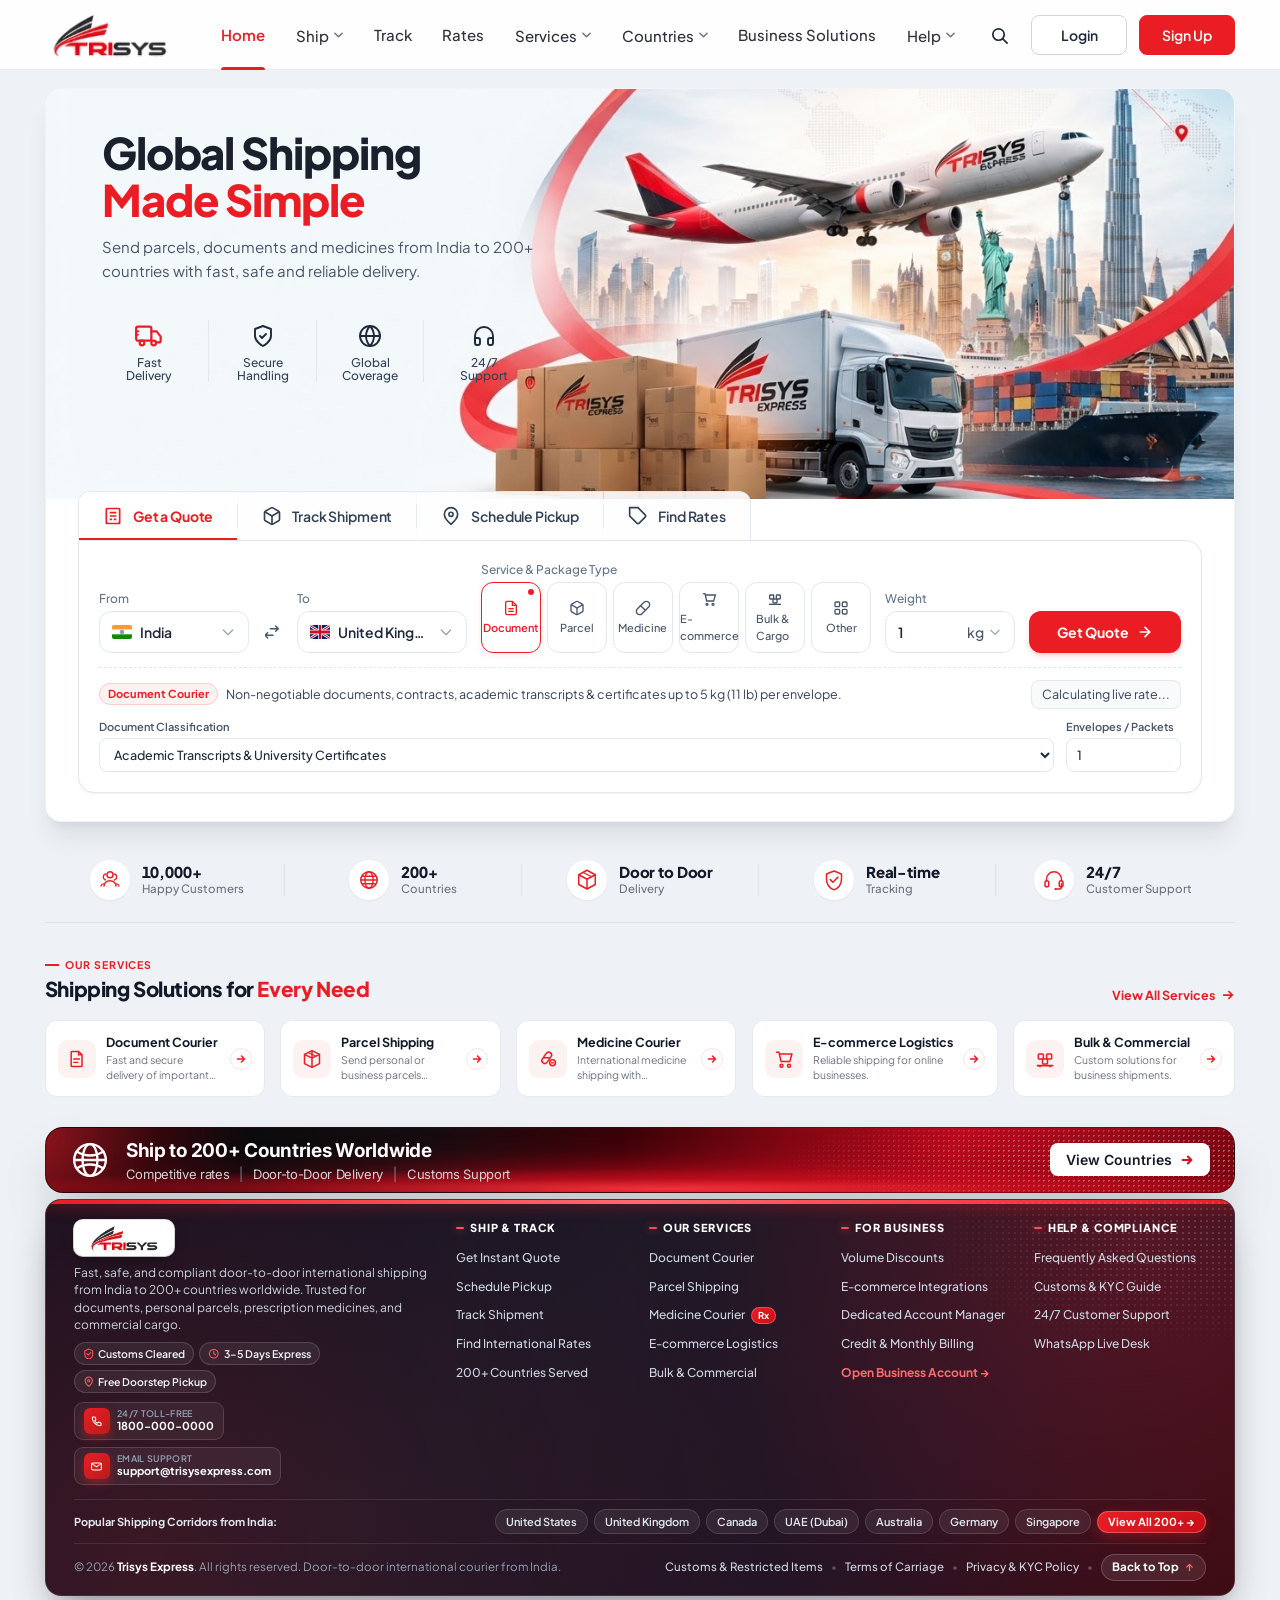
==== commit 9d0c5152: "Add Admin Dashboard and responsive mobile/tablet updates across customer and admin pages" ====
--- a/index.html
+++ b/index.html
@@ -16,7 +16,7 @@
   <!-- Preload hero artwork for a faster first paint -->
   <link rel="preload" as="image" href="assets/hero_stitch_bg.jpg">
 
-  <link rel="stylesheet" href="/styles.css?v=6">
+  <link rel="stylesheet" href="/styles.css?v=32">
 </head>
 <body>
 
@@ -72,23 +72,23 @@
             <svg class="chevron-icon" viewBox="0 0 10 6" fill="none" stroke="currentColor" aria-hidden="true"><path d="M1 1L5 5L9 1" stroke-width="1.6" stroke-linecap="round" stroke-linejoin="round"/></svg>
           </button>
           <div class="dropdown-panel" id="dd-services">
-            <a href="/quote?type=document" class="dropdown-link" data-service="document">
+            <a href="/document-courier" class="dropdown-link" data-service="document">
               <span class="dd-icon" aria-hidden="true"><svg viewBox="0 0 24 24" fill="none" stroke="currentColor" stroke-width="1.9" stroke-linecap="round" stroke-linejoin="round" aria-hidden="true"><path d="M14 2H6a2 2 0 0 0-2 2v16a2 2 0 0 0 2 2h12a2 2 0 0 0 2-2V8z"/><path d="M14 2v6h6M16 13H8M16 17H8"/></svg></span>
               <span class="dd-text"><strong>Document Courier</strong><small>Certificates, contracts, passports</small></span>
             </a>
-            <a href="/quote?type=parcel" class="dropdown-link" data-service="parcel">
+            <a href="/parcel-shipping" class="dropdown-link" data-service="parcel">
               <span class="dd-icon" aria-hidden="true"><svg viewBox="0 0 24 24" fill="none" stroke="currentColor" stroke-width="1.9" stroke-linecap="round" stroke-linejoin="round" aria-hidden="true"><path d="M21 16V8a2 2 0 0 0-1-1.73l-7-4a2 2 0 0 0-2 0l-7 4A2 2 0 0 0 3 8v8a2 2 0 0 0 1 1.73l7 4a2 2 0 0 0 2 0l7-4A2 2 0 0 0 21 16z"/><path d="M3.27 6.96 12 12.01l8.73-5.05M12 22.08V12"/></svg></span>
               <span class="dd-text"><strong>Parcel Shipping</strong><small>Personal &amp; business parcels</small></span>
             </a>
-            <a href="/quote?type=medicine" class="dropdown-link" data-service="medicine">
+            <a href="/medicine-courier" class="dropdown-link" data-service="medicine">
               <span class="dd-icon" aria-hidden="true"><svg viewBox="0 0 24 24" fill="none" stroke="currentColor" stroke-width="1.9" stroke-linecap="round" stroke-linejoin="round" aria-hidden="true"><path d="M10.5 20.5l10-10a4.95 4.95 0 1 0-7-7l-10 10a4.95 4.95 0 1 0 7 7Z"/><path d="M8.5 8.5l7 7"/></svg></span>
               <span class="dd-text"><strong>Medicine Courier</strong><small>Compliant prescription shipping</small></span>
             </a>
-            <a href="/quote?type=ecommerce" class="dropdown-link" data-service="ecommerce">
+            <a href="/ecommerce-logistics" class="dropdown-link" data-service="ecommerce">
               <span class="dd-icon" aria-hidden="true"><svg viewBox="0 0 24 24" fill="none" stroke="currentColor" stroke-width="1.9" stroke-linecap="round" stroke-linejoin="round" aria-hidden="true"><circle cx="9" cy="20" r="1.5"/><circle cx="18" cy="20" r="1.5"/><path d="M3 4h3l2.5 11H19l2.5-9H7"/></svg></span>
               <span class="dd-text"><strong>E-commerce Logistics</strong><small>Cross-border store fulfilment</small></span>
             </a>
-            <a href="/quote?type=bulk" class="dropdown-link" data-service="bulk">
+            <a href="/bulk-commercial" class="dropdown-link" data-service="bulk">
               <span class="dd-icon" aria-hidden="true"><svg viewBox="0 0 24 24" fill="none" stroke="currentColor" stroke-width="1.9" stroke-linecap="round" stroke-linejoin="round" aria-hidden="true"><rect x="4" y="6" width="6" height="6" rx="1"/><rect x="14" y="6" width="6" height="6" rx="1"/><rect x="9" y="12" width="6" height="6" rx="1"/><path d="M3 20h18"/></svg></span>
               <span class="dd-text"><strong>Bulk &amp; Commercial</strong><small>B2B cargo and pallets</small></span>
             </a>
@@ -359,56 +359,41 @@
 
               </div>
 
-              <!-- Package Type Selector matching Stitch -->
+              <!-- Service & Package Type Selector (All 6 Options) -->
               <div class="form-group field-package">
-                <span class="field-label" id="pkgLabel">Package Type</span>
-                <div class="package-options" role="radiogroup" aria-labelledby="pkgLabel" data-purpose="package-types-options">
-
-                  <!-- Option 1: Document (Active by default) -->
-                  <button type="button" class="pkg-btn active" role="radio" aria-checked="true" data-type="document" onclick="selectPackageType('document', this)">
+                <span class="field-label" id="pkgLabel">Service &amp; Package Type</span>
+                <input type="hidden" id="selectedPackageInput" name="packageType" value="document">
+                <div class="package-options package-options-6" role="radiogroup" aria-labelledby="pkgLabel" data-purpose="package-types-options">
+                  <button type="button" class="pkg-btn active" role="radio" aria-checked="true" data-type="document" data-route="/document-courier" onclick="selectPackageType('document', this, false)">
                     <span class="active-dot"></span>
-                    <svg class="pkg-icon" fill="none" stroke="currentColor" stroke-width="2" viewBox="0 0 24 24" aria-hidden="true">
-                      <path d="M14 2H6a2 2 0 0 0-2 2v16a2 2 0 0 0 2 2h12a2 2 0 0 0 2-2V8z"></path>
-                      <polyline points="14 2 14 8 20 8"></polyline>
-                      <line x1="16" x2="8" y1="13" y2="13"></line>
-                      <line x1="16" x2="8" y1="17" y2="17"></line>
-                    </svg>
+                    <svg class="pkg-icon" fill="none" stroke="currentColor" stroke-width="2" viewBox="0 0 24 24" aria-hidden="true"><path d="M14 2H6a2 2 0 0 0-2 2v16a2 2 0 0 0 2 2h12a2 2 0 0 0 2-2V8z"/><polyline points="14 2 14 8 20 8"/><line x1="16" x2="8" y1="13" y2="13"/><line x1="16" x2="8" y1="17" y2="17"/></svg>
                     <span class="pkg-label">Document</span>
                   </button>
-
-                  <!-- Option 2: Parcel -->
-                  <button type="button" class="pkg-btn" role="radio" aria-checked="false" data-type="parcel" onclick="selectPackageType('parcel', this)">
+                  <button type="button" class="pkg-btn" role="radio" aria-checked="false" data-type="parcel" data-route="/parcel-shipping" onclick="selectPackageType('parcel', this, false)">
                     <span class="active-dot"></span>
-                    <svg class="pkg-icon" fill="none" stroke="currentColor" stroke-width="2" viewBox="0 0 24 24" aria-hidden="true">
-                      <path d="M21 16V8a2 2 0 0 0-1-1.73l-7-4a2 2 0 0 0-2 0l-7 4A2 2 0 0 0 3 8v8a2 2 0 0 0 1 1.73l7 4a2 2 0 0 0 2 0l7-4A2 2 0 0 0 21 16z"></path>
-                      <polyline points="3.27 6.96 12 12.01 20.73 6.96"></polyline>
-                      <line x1="12" x2="12" y1="22.08" y2="12"></line>
-                    </svg>
+                    <svg class="pkg-icon" fill="none" stroke="currentColor" stroke-width="2" viewBox="0 0 24 24" aria-hidden="true"><path d="M21 16V8a2 2 0 0 0-1-1.73l-7-4a2 2 0 0 0-2 0l-7 4A2 2 0 0 0 3 8v8a2 2 0 0 0 1 1.73l7 4a2 2 0 0 0 2 0l7-4A2 2 0 0 0 21 16z"/><polyline points="3.27 6.96 12 12.01 20.73 6.96"/><line x1="12" x2="12" y1="22.08" y2="12"/></svg>
                     <span class="pkg-label">Parcel</span>
                   </button>
-
-                  <!-- Option 3: Medicine -->
-                  <button type="button" class="pkg-btn" role="radio" aria-checked="false" data-type="medicine" onclick="selectPackageType('medicine', this)">
+                  <button type="button" class="pkg-btn" role="radio" aria-checked="false" data-type="medicine" data-route="/medicine-courier" onclick="selectPackageType('medicine', this, false)">
                     <span class="active-dot"></span>
-                    <svg class="pkg-icon" fill="none" stroke="currentColor" stroke-width="2" viewBox="0 0 24 24" aria-hidden="true">
-                      <path d="M10.5 20.5l10-10a4.95 4.95 0 1 0-7-7l-10 10a4.95 4.95 0 1 0 7 7Z"></path>
-                      <line x1="8.5" x2="15.5" y1="8.5" y2="15.5"></line>
-                    </svg>
+                    <svg class="pkg-icon" fill="none" stroke="currentColor" stroke-width="2" viewBox="0 0 24 24" aria-hidden="true"><path d="M10.5 20.5l10-10a4.95 4.95 0 1 0-7-7l-10 10a4.95 4.95 0 1 0 7 7Z"/><line x1="8.5" x2="15.5" y1="8.5" y2="15.5"/></svg>
                     <span class="pkg-label">Medicine</span>
                   </button>
-
-                  <!-- Option 4: Other -->
-                  <button type="button" class="pkg-btn" role="radio" aria-checked="false" data-type="other" onclick="selectPackageType('other', this)">
+                  <button type="button" class="pkg-btn" role="radio" aria-checked="false" data-type="ecommerce" data-route="/ecommerce-logistics" onclick="selectPackageType('ecommerce', this, false)">
                     <span class="active-dot"></span>
-                    <svg class="pkg-icon" fill="none" stroke="currentColor" stroke-width="2" viewBox="0 0 24 24" aria-hidden="true">
-                      <rect height="7" rx="1.5" width="7" x="3" y="3"></rect>
-                      <rect height="7" rx="1.5" width="7" x="14" y="3"></rect>
-                      <rect height="7" rx="1.5" width="7" x="14" y="14"></rect>
-                      <rect height="7" rx="1.5" width="7" x="3" y="14"></rect>
-                    </svg>
+                    <svg class="pkg-icon" fill="none" stroke="currentColor" stroke-width="2" viewBox="0 0 24 24" aria-hidden="true"><circle cx="9" cy="20" r="1.5"/><circle cx="18" cy="20" r="1.5"/><path d="M3 4h3l2.5 11H19l2.5-9H7"/></svg>
+                    <span class="pkg-label">E-commerce</span>
+                  </button>
+                  <button type="button" class="pkg-btn" role="radio" aria-checked="false" data-type="bulk" data-route="/bulk-commercial" onclick="selectPackageType('bulk', this, false)">
+                    <span class="active-dot"></span>
+                    <svg class="pkg-icon" fill="none" stroke="currentColor" stroke-width="2" viewBox="0 0 24 24" aria-hidden="true"><rect x="4" y="6" width="6" height="6" rx="1"/><rect x="14" y="6" width="6" height="6" rx="1"/><rect x="9" y="12" width="6" height="6" rx="1"/><path d="M3 20h18"/></svg>
+                    <span class="pkg-label">Bulk &amp; Cargo</span>
+                  </button>
+                  <button type="button" class="pkg-btn" role="radio" aria-checked="false" data-type="other" data-route="/other-services" onclick="selectPackageType('other', this, false)">
+                    <span class="active-dot"></span>
+                    <svg class="pkg-icon" fill="none" stroke="currentColor" stroke-width="2" viewBox="0 0 24 24" aria-hidden="true"><rect height="7" rx="1.5" width="7" x="3" y="3"/><rect height="7" rx="1.5" width="7" x="14" y="3"/><rect height="7" rx="1.5" width="7" x="14" y="14"/><rect height="7" rx="1.5" width="7" x="3" y="14"/></svg>
                     <span class="pkg-label">Other</span>
                   </button>
-
                 </div>
               </div>
 
@@ -438,6 +423,8 @@
               </div>
 
             </form>
+            <div id="quoteServiceContextStrip" class="rates-pkg-context-bar quote-service-strip" data-purpose="inline-service-fields"></div>
+            <p id="quoteFormError" class="quote-inline-error" role="alert" aria-live="polite" hidden></p>
           </div>
 
           <!-- Tab Pane 2: Track Shipment -->
@@ -606,7 +593,7 @@
               Shipping Solutions for <span class="highlight-red">Every Need</span>
             </h2>
           </div>
-          <a href="#all-services" class="view-all-link" onclick="event.preventDefault(); openServicesModal()">
+          <a href="/quote" class="view-all-link" onclick="event.preventDefault(); openServicesModal()">
             <span>View All Services</span>
             <svg viewBox="0 0 16 16" fill="none" stroke="currentColor" class="link-arrow" aria-hidden="true">
               <path d="M3 8H13M13 8L9 4M13 8L9 12" stroke-width="2" stroke-linecap="round" stroke-linejoin="round"/>
@@ -782,6 +769,152 @@
     <!-- END: Worldwide Shipping Banner -->
 
   </main>
+
+  <!-- BEGIN: Site Footer (Shared Public Footer Component) -->
+  <footer class="site-footer" id="sharedSiteFooter" role="contentinfo" aria-label="Site Footer">
+    <div class="footer-card">
+
+      <!-- Top Multi-Column Grid -->
+      <div class="footer-main">
+
+        <!-- Column 1: Brand Overview & Direct Contact -->
+        <div class="footer-brand-col">
+          <a href="/" class="footer-logo" title="TRISYS EXPRESS">
+            <img src="/assets/trisys_logo_transparent.png" alt="TRISYS EXPRESS" class="footer-logo-img">
+          </a>
+          <p class="footer-desc">
+            Fast, safe, and compliant door-to-door international shipping from India to 200+ countries worldwide. Trusted for documents, personal parcels, prescription medicines, and commercial cargo.
+          </p>
+
+          <div class="footer-trust-badges" aria-label="Service highlights">
+            <span class="footer-trust-pill">
+              <svg viewBox="0 0 16 16" fill="none" stroke="currentColor" aria-hidden="true"><path d="M8 1.5L2.5 4v4.2c0 3.4 2.3 6.5 5.5 7.3 3.2-.8 5.5-3.9 5.5-7.3V4L8 1.5Z" stroke-width="1.5" stroke-linejoin="round"/><path d="M5.5 8l1.8 1.8L10.8 6.3" stroke-width="1.5" stroke-linecap="round" stroke-linejoin="round"/></svg>
+              Customs Cleared
+            </span>
+            <span class="footer-trust-pill">
+              <svg viewBox="0 0 16 16" fill="none" stroke="currentColor" aria-hidden="true"><circle cx="8" cy="8" r="6" stroke-width="1.5"/><path d="M8 4.5V8l2.5 1.5" stroke-width="1.5" stroke-linecap="round" stroke-linejoin="round"/></svg>
+              3–5 Days Express
+            </span>
+            <span class="footer-trust-pill">
+              <svg viewBox="0 0 16 16" fill="none" stroke="currentColor" aria-hidden="true"><path d="M8 1.5a5 5 0 0 0-5 5c0 3.5 5 8 5 8s5-4.5 5-8a5 5 0 0 0-5-5Z" stroke-width="1.5"/><circle cx="8" cy="6.5" r="1.6" stroke-width="1.4"/></svg>
+              Free Doorstep Pickup
+            </span>
+          </div>
+
+          <div class="footer-contact-row">
+            <a href="tel:+911800000000" class="footer-contact-chip">
+              <span class="footer-chip-icon" aria-hidden="true">
+                <svg viewBox="0 0 20 20" fill="none" stroke="currentColor"><path d="M3.5 4.5A1.5 1.5 0 0 1 5 3h2.2a1 1 0 0 1 .95.68l.85 2.55a1 1 0 0 1-.27 1.04L7.3 8.7a11.05 11.05 0 0 0 4 4l1.43-1.43a1 1 0 0 1 1.04-.27l2.55.85a1 1 0 0 1 .68.95V15a1.5 1.5 0 0 1-1.5 1.5A13 13 0 0 1 3.5 4.5Z" stroke-width="1.6" stroke-linecap="round" stroke-linejoin="round"/></svg>
+              </span>
+              <span class="footer-chip-text">
+                <small>24/7 Toll-Free</small>
+                <strong>1800-000-0000</strong>
+              </span>
+            </a>
+
+            <a href="mailto:support@trisysexpress.com" class="footer-contact-chip">
+              <span class="footer-chip-icon" aria-hidden="true">
+                <svg viewBox="0 0 20 20" fill="none" stroke="currentColor"><rect x="2.5" y="4.5" width="15" height="11" rx="2" stroke-width="1.6"/><path d="M3 5.5l7 5 7-5" stroke-width="1.6" stroke-linecap="round" stroke-linejoin="round"/></svg>
+              </span>
+              <span class="footer-chip-text">
+                <small>Email Support</small>
+                <strong>support@trisysexpress.com</strong>
+              </span>
+            </a>
+          </div>
+        </div>
+
+        <!-- Column 2: Ship & Track -->
+        <nav class="footer-nav-col" aria-label="Ship and Track links">
+          <h3 class="footer-col-title">Ship &amp; Track</h3>
+          <ul class="footer-link-list">
+            <li><a href="/quote" class="footer-link">Get Instant Quote</a></li>
+            <li><a href="/schedule-pickup" class="footer-link">Schedule Pickup</a></li>
+            <li><a href="/track" class="footer-link">Track Shipment</a></li>
+            <li><a href="/rates" class="footer-link">Find International Rates</a></li>
+            <li><a href="#countries" class="footer-link" onclick="event.preventDefault(); openCountriesModal()">200+ Countries Served</a></li>
+          </ul>
+        </nav>
+
+        <!-- Column 3: Shipping Services -->
+        <nav class="footer-nav-col" aria-label="Shipping Services links">
+          <h3 class="footer-col-title">Our Services</h3>
+          <ul class="footer-link-list">
+            <li><a href="/document-courier" class="footer-link">Document Courier</a></li>
+            <li><a href="/parcel-shipping" class="footer-link">Parcel Shipping</a></li>
+            <li>
+              <a href="/medicine-courier" class="footer-link">
+                Medicine Courier
+                <span class="footer-mini-badge">Rx</span>
+              </a>
+            </li>
+            <li><a href="/ecommerce-logistics" class="footer-link">E-commerce Logistics</a></li>
+            <li><a href="/bulk-commercial" class="footer-link">Bulk &amp; Commercial</a></li>
+          </ul>
+        </nav>
+
+        <!-- Column 4: Business Solutions -->
+        <nav class="footer-nav-col" aria-label="Business Solutions links">
+          <h3 class="footer-col-title">For Business</h3>
+          <ul class="footer-link-list">
+            <li><a href="/business/volume-discounts" class="footer-link" data-footer-biz="volume-discounts">Volume Discounts</a></li>
+            <li><a href="/business/ecommerce-integrations" class="footer-link" data-footer-biz="ecommerce-integrations">E-commerce Integrations</a></li>
+            <li><a href="/business/account-manager" class="footer-link" data-footer-biz="account-manager">Dedicated Account Manager</a></li>
+            <li><a href="/business/credit-billing" class="footer-link" data-footer-biz="credit-billing">Credit &amp; Monthly Billing</a></li>
+            <li><a href="/business/register" class="footer-link footer-link-accent" data-footer-biz="register">Open Business Account →</a></li>
+          </ul>
+        </nav>
+
+        <!-- Column 5: Help & Support -->
+        <nav class="footer-nav-col" aria-label="Help and Support links">
+          <h3 class="footer-col-title">Help &amp; Compliance</h3>
+          <ul class="footer-link-list">
+            <li><a href="/help/faqs" class="footer-link" data-footer-help="faqs">Frequently Asked Questions</a></li>
+            <li><a href="/help/customs-documents" class="footer-link" data-footer-help="customs">Customs &amp; KYC Guide</a></li>
+            <li><a href="/help/contact-support" class="footer-link" data-footer-help="contact">24/7 Customer Support</a></li>
+            <li><a href="https://wa.me/911800000000" target="_blank" rel="noopener" class="footer-link">WhatsApp Live Desk</a></li>
+          </ul>
+        </nav>
+
+      </div>
+
+      <!-- Middle Strip: Popular Shipping Corridors -->
+      <div class="footer-corridors">
+        <span class="footer-corridors-label">Popular Shipping Corridors from India:</span>
+        <div class="footer-corridors-tags">
+          <a href="/quote?to=United%20States" class="corridor-tag">United States</a>
+          <a href="/quote?to=United%20Kingdom" class="corridor-tag">United Kingdom</a>
+          <a href="/quote?to=Canada" class="corridor-tag">Canada</a>
+          <a href="/quote?to=United%20Arab%20Emirates" class="corridor-tag">UAE (Dubai)</a>
+          <a href="/quote?to=Australia" class="corridor-tag">Australia</a>
+          <a href="/quote?to=Germany" class="corridor-tag">Germany</a>
+          <a href="/quote?to=Singapore" class="corridor-tag">Singapore</a>
+          <button type="button" class="corridor-tag corridor-tag-more" onclick="openCountriesModal()">View All 200+ →</button>
+        </div>
+      </div>
+
+      <!-- Bottom Bar: Copyright, Trust Note & Quick Legal Links -->
+      <div class="footer-bottom">
+        <p class="footer-copy">
+          &copy; <span id="footerCurrentYear">2026</span> <strong>Trisys Express</strong>. All rights reserved. Door-to-door international courier from India.
+        </p>
+        <div class="footer-bottom-links">
+          <a href="/help/customs-documents" class="footer-bottom-link" data-footer-help="customs">Customs &amp; Restricted Items</a>
+          <span class="footer-dot" aria-hidden="true">•</span>
+          <a href="/help/faqs" class="footer-bottom-link" data-footer-help="faqs">Terms of Carriage</a>
+          <span class="footer-dot" aria-hidden="true">•</span>
+          <a href="/help/contact-support" class="footer-bottom-link" data-footer-help="contact">Privacy &amp; KYC Policy</a>
+          <span class="footer-dot" aria-hidden="true">•</span>
+          <a href="#top" class="footer-back-top" onclick="event.preventDefault(); scrollToTopSmoothly();" aria-label="Back to top">
+            Back to Top
+            <svg viewBox="0 0 14 14" fill="none" stroke="currentColor" aria-hidden="true"><path d="M7 11V3M7 3L3.5 6.5M7 3L10.5 6.5" stroke-width="1.7" stroke-linecap="round" stroke-linejoin="round"/></svg>
+          </a>
+        </div>
+      </div>
+
+    </div>
+  </footer>
+  <!-- END: Site Footer -->
 
   <!-- Toast notification (replaces browser alerts) -->
   <div class="toast" id="toast" role="status" aria-live="polite"></div>
@@ -985,6 +1118,6 @@
     </div>
   </div>
 
-  <script src="/script.js?v=6"></script>
+  <script src="/script.js?v=21"></script>
 </body>
 </html>
--- a/styles.css
+++ b/styles.css
@@ -63,6 +63,9 @@
   color: var(--heading);
   line-height: 1.45;
   overflow-x: hidden;
+  min-height: 100vh;
+  display: flex;
+  flex-direction: column;
   -webkit-font-smoothing: antialiased;
   -moz-osx-font-smoothing: grayscale;
 }
@@ -579,7 +582,8 @@
 .main-wrapper {
   position: relative;
   width: 100%;
-  padding: 24px var(--page-padding-x) 40px;
+  flex: 1 0 auto;
+  padding: 18px var(--page-padding-x) 24px;
 }
 
 /* ==========================================================================
@@ -964,18 +968,45 @@
   border-radius: var(--radius-md);
   background-color: #FFFFFF;
   color: var(--slate-600);
-  transition: border-color 0.15s ease, color 0.15s ease, box-shadow 0.15s ease, transform 0.15s ease;
+  cursor: pointer;
+  touch-action: manipulation;
+  -webkit-tap-highlight-color: transparent;
+  transition: border-color 0.15s ease, color 0.15s ease, background-color 0.15s ease, box-shadow 0.15s ease, transform 0.15s ease;
 }
 
 .pkg-btn:hover {
   border-color: var(--slate-300);
+  color: var(--slate-800);
+  box-shadow: 0 2px 6px rgba(15, 23, 42, 0.05);
   transform: translateY(-1px);
+}
+
+.pkg-btn:focus-visible {
+  outline: none;
+  border-color: var(--primary-red);
+  box-shadow: 0 0 0 3px rgba(234, 29, 37, 0.15);
+}
+
+.pkg-btn:active {
+  transform: translateY(0) scale(0.98);
 }
 
 .pkg-btn.active {
   border-color: var(--primary-red);
   color: var(--primary-red);
-  box-shadow: var(--shadow-sm);
+  background-color: #FFFFFF;
+  box-shadow: 0 2px 8px rgba(234, 29, 37, 0.08);
+}
+
+.pkg-btn.active:hover {
+  border-color: var(--primary-red);
+  color: var(--primary-red);
+  box-shadow: 0 3px 10px rgba(234, 29, 37, 0.12);
+}
+
+.pkg-btn.active .pkg-label {
+  font-weight: 600;
+  color: var(--primary-red);
 }
 
 .pkg-btn .active-dot {
@@ -998,12 +1029,18 @@
   width: 16px;
   height: 16px;
   margin-bottom: 4px;
+  pointer-events: none;
 }
 
 .pkg-label {
   font-size: 11px;
   font-weight: 500;
   line-height: 1.5;
+  pointer-events: none;
+}
+
+.pkg-btn .active-dot {
+  pointer-events: none;
 }
 
 /* Weight input */
@@ -1032,8 +1069,11 @@
 }
 
 .weight-number {
-  width: 48px;
+  width: 100%;
+  min-width: 0;
+  flex: 1 1 auto;
   border: none;
+  outline: none;
   background: transparent;
   font-size: 14px;
   line-height: 24px;
@@ -1050,6 +1090,13 @@
   font-weight: 500;
   color: var(--slate-600);
   border-radius: 6px;
+  cursor: pointer;
+  flex-shrink: 0;
+}
+
+.weight-unit-select span,
+.weight-unit-select svg {
+  pointer-events: none;
 }
 
 .weight-unit-select:hover {
@@ -1655,7 +1702,7 @@
   transform: translateY(0) scale(1);
 }
 
-.countries-view-card { max-width: 620px; }
+.countries-view-card { max-width: 680px; }
 .tracking-card { max-width: 520px; }
 .auth-card { max-width: 380px; }
 
@@ -1736,18 +1783,27 @@
   box-shadow: 0 0 0 3px rgba(234, 29, 37, 0.12);
 }
 
+#countryDropdownModal .modal-card {
+  max-width: 580px;
+}
+
 .country-list {
-  max-height: 320px;
-  overflow-y: auto;
-  padding: 8px 0;
+  max-height: none;
+  overflow: hidden;
+  padding: 8px 12px 14px;
+  display: grid;
+  grid-template-columns: repeat(2, minmax(0, 1fr));
+  gap: 4px;
 }
 
 .country-option {
   width: 100%;
-  display: flex;
-  align-items: center;
-  gap: 12px;
-  padding: 10px 20px;
+  min-width: 0;
+  display: flex;
+  align-items: center;
+  gap: 10px;
+  padding: 8px 10px;
+  border-radius: 8px;
   transition: background-color 0.15s ease;
 }
 
@@ -1762,18 +1818,23 @@
 }
 
 .country-option .country-name {
-  font-size: 13.5px;
+  font-size: 13px;
   font-weight: 500;
   color: #1F2937;
   flex: 1;
+  white-space: nowrap;
+  overflow: hidden;
+  text-overflow: ellipsis;
 }
 
 .country-option .country-code {
-  font-size: 11.5px;
+  font-size: 11px;
   color: #9CA3AF;
+  white-space: nowrap;
 }
 
 .country-empty {
+  grid-column: 1 / -1;
   padding: 18px 20px;
   font-size: 13px;
   color: var(--slate-500);
@@ -1798,7 +1859,7 @@
   display: flex;
   flex-direction: column;
   gap: 12px;
-  overflow-y: auto;
+  overflow: hidden;
 }
 
 .rate-card {
@@ -1850,7 +1911,7 @@
 
 .tracking-details {
   padding: 20px;
-  overflow-y: auto;
+  overflow: hidden;
 }
 
 .tracking-head {
@@ -1919,22 +1980,24 @@
 .step-desc { font-size: 12px; color: #4B5563; }
 
 .destinations-grid {
-  padding: 16px 20px;
+  padding: 14px 20px;
   display: grid;
-  grid-template-columns: repeat(3, 1fr);
-  gap: 12px;
-  overflow-y: auto;
+  grid-template-columns: repeat(3, minmax(0, 1fr));
+  gap: 10px;
+  overflow: hidden;
 }
 
 .dest-card {
   width: 100%;
-  padding: 10px 12px;
+  min-width: 0;
+  padding: 9px 11px;
   border: 1px solid #E5E7EB;
   border-radius: 10px;
   display: flex;
   align-items: center;
-  gap: 10px;
+  gap: 9px;
   text-align: left;
+  overflow: hidden;
   transition: border-color 0.15s ease, background-color 0.15s ease;
 }
 
@@ -1943,16 +2006,85 @@
   background-color: var(--red-soft);
 }
 
-.dest-name { font-size: 12.5px; font-weight: 600; }
+.dest-name {
+  font-size: 12.5px;
+  font-weight: 600;
+  white-space: nowrap;
+  overflow: hidden;
+  text-overflow: ellipsis;
+}
 
 .dest-card > span:last-child {
   min-width: 0;
+  flex: 1;
 }
 
 .dest-meta {
   white-space: nowrap;
   overflow: hidden;
   text-overflow: ellipsis;
+}
+
+.dest-pagination-bar {
+  grid-column: 1 / -1;
+  display: flex;
+  align-items: center;
+  justify-content: space-between;
+  gap: 10px;
+  padding-top: 10px;
+  margin-top: 2px;
+  border-top: 1px solid #F1F5F9;
+  flex-wrap: wrap;
+}
+
+.dest-pagination-info {
+  font-size: 12px;
+  color: #64748B;
+}
+
+.dest-pagination-info strong {
+  color: #0F172A;
+  font-weight: 700;
+}
+
+.dest-pagination-btns {
+  display: flex;
+  align-items: center;
+  gap: 5px;
+}
+
+.dest-page-btn {
+  min-width: 30px;
+  height: 30px;
+  padding: 0 9px;
+  border-radius: 7px;
+  border: 1px solid #E2E8F0;
+  background: #FFFFFF;
+  color: #334155;
+  font-size: 12px;
+  font-weight: 700;
+  display: inline-flex;
+  align-items: center;
+  justify-content: center;
+  transition: all 0.15s ease;
+  cursor: pointer;
+}
+
+.dest-page-btn:hover:not(:disabled) {
+  border-color: var(--primary-red);
+  color: var(--primary-red);
+  background: #FEF2F2;
+}
+
+.dest-page-btn.active {
+  background: var(--primary-red);
+  border-color: var(--primary-red);
+  color: #FFFFFF;
+}
+
+.dest-page-btn:disabled {
+  opacity: 0.45;
+  cursor: not-allowed;
 }
 
 .modal-card:focus {
@@ -2259,7 +2391,11 @@
 }
 
 @media (max-width: 560px) {
-  .biz-grid,
+  .biz-grid {
+    grid-template-columns: repeat(2, minmax(0, 1fr));
+    gap: 8px;
+  }
+
   .contact-grid {
     grid-template-columns: 1fr;
   }
@@ -2402,29 +2538,79 @@
 
   .field-package {
     flex: 1 1 320px;
+    min-width: 0;
   }
 
   .services-grid {
-    grid-template-columns: repeat(3, 1fr);
-  }
-}
-
+    grid-template-columns: repeat(3, minmax(0, 1fr));
+  }
+}
+
+/* Proportional desktop-faithful side-by-side hero layout across laptops, tablets, and mobile phones (<= 1200px) */
 @media (max-width: 1200px) {
-  /* Fit artwork to card height so it never slides under the hero text */
   .hero-section {
-    background-size: auto 100%;
+    min-height: clamp(102px, 29.5vw, 390px);
+    padding: clamp(10px, 2.8vw, 38px) clamp(10px, 3.6vw, 52px) clamp(8px, 2.2vw, 30px);
+    background-size: cover;
     background-position: right center;
-    background-color: #F5F8FB;
+    background-color: #FFFFFF;
+  }
+
+  .hero-content {
+    max-width: 39.5%;
+  }
+
+  .hero-title {
+    font-size: clamp(11.5px, 3.35vw, 44px);
+    line-height: 1.08;
+    margin-bottom: clamp(3px, 0.85vw, 12px);
+  }
+
+  .hero-subtitle {
+    font-size: clamp(6.5px, 1.35vw, 15.5px);
+    line-height: 1.42;
+    max-width: 96%;
+    margin-bottom: clamp(6px, 2vw, 28px);
+  }
+
+  .hero-features {
+    max-width: 86%;
+    padding-top: 2px;
+  }
+
+  .feature-item {
+    padding: 0 clamp(1.5px, 0.65vw, 10px);
+  }
+
+  .feature-icon {
+    height: clamp(11px, 2.4vw, 30px);
+    margin-bottom: clamp(1px, 0.3vw, 4px);
+  }
+
+  .feature-svg {
+    width: clamp(8.5px, 1.85vw, 23px);
+    height: clamp(8.5px, 1.85vw, 23px);
+  }
+
+  .feature-svg-lg {
+    width: clamp(9.5px, 2.1vw, 26px);
+    height: clamp(9.5px, 2.1vw, 26px);
+  }
+
+  .feature-label {
+    font-size: clamp(5px, 1.05vw, 12px);
+    line-height: 1.12;
   }
 }
 
 @media (max-width: 1024px) {
-  .hero-section {
-    padding: 36px 40px 32px;
-  }
-
   .quote-card-container {
-    padding: 0 24px 24px;
+    padding: 0 20px 22px;
+  }
+
+  .stats-container {
+    flex-wrap: wrap;
+    gap: 14px 8px;
   }
 }
 
@@ -2432,6 +2618,7 @@
 @media (max-width: 1240px) {
   .nav-container {
     grid-template-columns: 1fr auto;
+    column-gap: 12px;
   }
 
   .nav-menu {
@@ -2516,7 +2703,7 @@
   }
 
   .dd-country-grid {
-    grid-template-columns: repeat(2, 1fr);
+    grid-template-columns: repeat(2, minmax(0, 1fr));
   }
 
   .nav-menu {
@@ -2529,53 +2716,28 @@
   }
 }
 
-@media (max-width: 768px) {
+@media (max-width: 767px) {
   :root {
     --nav-height: 62px;
   }
 
   .logo-img {
+    height: 34px;
+  }
+
+  .nav-actions {
+    gap: 8px;
+  }
+
+  .nav-actions .btn {
     height: 36px;
+    min-width: auto;
+    padding: 0 14px;
+    font-size: 13px;
   }
 
   .main-wrapper {
-    padding-top: 16px;
-  }
-
-  /* Artwork moves below the text on phones instead of disappearing */
-  .hero-section {
-    --art-h: min(56vw, 300px);
-    min-height: auto;
-    padding: 28px 20px calc(var(--art-h) + 12px);
-    background-size: auto var(--art-h);
-    background-position: right bottom;
-  }
-
-  .hero-section::after {
-    content: '';
-    position: absolute;
-    left: 0;
-    right: 0;
-    bottom: 0;
-    height: var(--art-h);
-    background: linear-gradient(90deg, #FFFFFF 0%, rgba(255, 255, 255, 0) 35%);
-    pointer-events: none;
-  }
-
-  .hero-title {
-    font-size: clamp(32px, 9vw, 40px);
-  }
-
-  .hero-subtitle {
-    margin-bottom: 24px;
-  }
-
-  .hero-features {
-    max-width: 100%;
-  }
-
-  .feature-item {
-    padding: 0 6px;
+    padding-top: 14px;
   }
 
   .quote-card-container {
@@ -2583,18 +2745,21 @@
   }
 
   .quote-tabs {
+    width: 100%;
     max-width: 100%;
   }
 
   .quote-tab {
-    padding: 12px 16px;
-    font-size: 13px;
-    gap: 8px;
+    flex: 1 1 0;
+    justify-content: center;
+    padding: 12px 10px;
+    font-size: 12.5px;
+    gap: 6px;
   }
 
   .tab-icon {
-    width: 18px;
-    height: 18px;
+    width: 17px;
+    height: 17px;
   }
 
   .quote-card {
@@ -2602,17 +2767,20 @@
   }
 
   .tab-content {
-    padding: 16px;
+    padding: 14px;
   }
 
   .field-package,
   .field-action {
     flex: 1 1 100%;
+    min-width: 0;
+    width: 100%;
   }
 
   .field-weight {
     flex: 1 1 100%;
-    width: auto;
+    width: 100%;
+    min-width: 0;
   }
 
   .inline-form,
@@ -2632,9 +2800,9 @@
 
   .stats-container {
     display: grid;
-    grid-template-columns: repeat(2, 1fr);
-    gap: 18px 12px;
-    padding: 6px 0 22px;
+    grid-template-columns: repeat(2, minmax(0, 1fr));
+    gap: 16px 12px;
+    padding: 6px 0 20px;
   }
 
   .stat-card {
@@ -2652,7 +2820,7 @@
   }
 
   .services-grid {
-    grid-template-columns: repeat(2, 1fr);
+    grid-template-columns: repeat(2, minmax(0, 1fr));
   }
 
   .service-name {
@@ -2667,11 +2835,11 @@
     flex-direction: column;
     align-items: stretch;
     gap: 12px;
-    padding: 14px 20px;
+    padding: 14px 18px;
   }
 
   .banner-left {
-    gap: 14px;
+    gap: 12px;
   }
 
   .banner-title {
@@ -2688,7 +2856,7 @@
   }
 
   .destinations-grid {
-    grid-template-columns: repeat(2, 1fr);
+    grid-template-columns: repeat(2, minmax(0, 1fr));
   }
 
   .modal-overlay {
@@ -2704,17 +2872,103 @@
   }
 }
 
+@media (max-width: 640px) {
+  /* 2x2 grid for booking tabs so all 4 tabs are always visible without clipping */
+  .quote-tabs {
+    display: grid;
+    grid-template-columns: repeat(2, minmax(0, 1fr));
+    overflow: hidden;
+  }
+
+  .tab-separator {
+    display: none;
+  }
+
+  .quote-tab {
+    width: 100%;
+    padding: 11px 8px;
+    font-size: 12.5px;
+    border-bottom: 1px solid var(--slate-200);
+  }
+
+  #tab-quote,
+  #tab-pickup {
+    border-right: 1px solid var(--slate-200);
+  }
+}
+
 @media (max-width: 480px) {
-  .nav-actions .btn-outline {
-    display: none;
-  }
-
   .nav-actions {
-    gap: 8px;
+    gap: 6px;
+  }
+
+  .nav-actions .btn {
+    height: 32px;
+    padding: 0 10px;
+    font-size: 12px;
+    border-radius: 6px;
+  }
+
+  .icon-btn.search-btn,
+  .mobile-toggle {
+    width: 32px;
+    height: 32px;
+  }
+
+  .mobile-toggle span {
+    left: 6px;
   }
 
   .logo-img {
-    height: 30px;
+    height: 28px;
+  }
+
+  .hero-section {
+    min-height: clamp(88px, 28vw, 136px);
+    padding: clamp(9px, 2.8vw, 13px) clamp(9px, 2.8vw, 14px) clamp(7px, 2.2vw, 11px);
+  }
+
+  .hero-content {
+    max-width: 38.5%;
+  }
+
+  .hero-title {
+    font-size: clamp(10.5px, 3.3vw, 15px);
+    margin-bottom: 3px;
+  }
+
+  .hero-subtitle {
+    font-size: clamp(5.8px, 1.82vw, 8.2px);
+    line-height: 1.32;
+    margin-bottom: clamp(5px, 1.6vw, 8px);
+  }
+
+  .hero-features {
+    max-width: 82%;
+  }
+
+  .feature-item {
+    padding: 0 1.5px;
+  }
+
+  .feature-icon {
+    height: clamp(10px, 3vw, 14px);
+    margin-bottom: 1px;
+  }
+
+  .feature-svg {
+    width: clamp(8px, 2.3vw, 11px);
+    height: clamp(8px, 2.3vw, 11px);
+  }
+
+  .feature-svg-lg {
+    width: clamp(9px, 2.6vw, 12.5px);
+    height: clamp(9px, 2.6vw, 12.5px);
+  }
+
+  .feature-label {
+    font-size: clamp(4.6px, 1.4vw, 6.2px);
+    line-height: 1.1;
   }
 
   .route-group {
@@ -2749,26 +3003,89 @@
     padding: 8px 4px;
   }
 
-  .feature-label {
-    font-size: 11px;
-  }
-
   .stats-container {
-    grid-template-columns: 1fr;
+    grid-template-columns: repeat(2, minmax(0, 1fr));
+    gap: 14px 10px;
+  }
+
+  .stat-card {
+    gap: 8px;
+    min-width: 0;
+  }
+
+  .stat-icon-wrapper {
+    width: 34px;
+    height: 34px;
+  }
+
+  .stat-svg {
+    width: 20px;
+    height: 20px;
+  }
+
+  .stat-value {
+    font-size: 13.5px;
+  }
+
+  .stat-label {
+    font-size: 10.5px;
+    white-space: normal;
+    line-height: 1.2;
   }
 
   .services-grid {
-    grid-template-columns: 1fr;
-  }
-
-  .destinations-grid {
-    grid-template-columns: 1fr;
+    grid-template-columns: repeat(2, minmax(0, 1fr));
+    gap: 10px;
+  }
+
+  .service-card {
+    padding: 10px 8px;
+    gap: 8px;
+  }
+
+  .service-icon-box {
+    width: 32px;
+    height: 32px;
+  }
+
+  .svc-svg {
+    width: 17px;
+    height: 17px;
+  }
+
+  .service-name {
+    font-size: 11.5px;
+    white-space: normal;
+  }
+
+  .service-desc {
+    font-size: 10px;
+  }
+
+  .service-arrow-btn {
+    display: none;
+  }
+
+  .destinations-grid,
+  .dd-country-grid {
+    grid-template-columns: repeat(2, minmax(0, 1fr));
+    gap: 8px;
+  }
+
+  .country-list {
+    grid-template-columns: repeat(2, minmax(0, 1fr));
   }
 
   .quote-summary-bar {
     flex-direction: column;
     align-items: flex-start;
     gap: 2px;
+  }
+}
+
+@media (max-width: 360px) {
+  .nav-actions .btn-outline {
+    display: none;
   }
 }
 
@@ -2855,14 +3172,31 @@
 }
 
 .share-url-input {
-  width: 240px;
+  min-width: 280px;
+  width: 320px;
+  max-width: 100%;
   height: 38px;
   padding: 0 12px;
   border: 1px solid var(--slate-200);
   border-radius: var(--radius-sm);
   background: #FFFFFF;
   font-size: 12.5px;
-  color: var(--slate-600);
+  color: var(--slate-700);
+  cursor: pointer;
+  transition: border-color 0.15s ease, box-shadow 0.15s ease;
+}
+
+.share-url-input:hover,
+.share-url-input:focus {
+  border-color: var(--primary-red);
+  outline: none;
+  box-shadow: 0 0 0 3px rgba(223, 27, 34, 0.08);
+}
+
+.btn-share-action.copied {
+  border-color: #10B981;
+  background: #ECFDF5;
+  color: #047857;
 }
 
 .btn-share-action {
@@ -3000,45 +3334,107 @@
   background: #FFFFFF;
   border: 1px solid var(--slate-200);
   border-radius: var(--radius-lg);
-  padding: 24px 32px;
-  margin-bottom: 24px;
+  padding: 20px 26px;
+  margin-bottom: 16px;
   box-shadow: var(--shadow-sm);
+}
+
+.subpage-card:last-child {
+  margin-bottom: 0;
 }
 
 .subpage-card-title {
   font-size: 17px;
   font-weight: 700;
   color: var(--slate-900);
-  margin-bottom: 16px;
+  margin-bottom: 14px;
 }
 
 /* Pickup Layout */
 .pickup-layout {
   display: grid;
   grid-template-columns: 2fr 1fr;
-  gap: 24px;
+  gap: 16px;
+  align-items: stretch;
+}
+
+.pickup-layout > .subpage-card,
+.pickup-page-grid > .subpage-card {
+  margin-bottom: 0;
+  height: 100%;
 }
 
 .form-grid-2 {
   display: grid;
   grid-template-columns: repeat(2, 1fr);
-  gap: 16px;
-  margin-bottom: 16px;
+  gap: 14px;
+  margin-bottom: 14px;
 }
 
 .summary-row {
   display: flex;
+  align-items: center;
   justify-content: space-between;
-  padding: 12px 0;
+  gap: 8px;
+  padding: 9px 0;
   border-bottom: 1px solid var(--slate-100);
-  font-size: 14px;
+  font-size: 13.5px;
+}
+
+.summary-row > span:first-child {
+  flex: 0 1 auto;
+  min-width: 0;
+  color: var(--slate-600);
+  line-height: 1.35;
+}
+
+.summary-row > strong,
+.summary-row > span:last-child:not(:first-child) {
+  flex: 1 1 auto;
+  min-width: 0;
+  text-align: right;
+  line-height: 1.35;
+  word-break: break-word;
+  text-wrap: balance;
 }
 
 .summary-row.total {
   border-bottom: none;
-  font-size: 16px;
+  font-size: 15px;
   color: var(--primary-red);
-  padding-top: 16px;
+  padding-top: 12px;
+  align-items: flex-start;
+}
+
+.summary-row.total > span:first-child {
+  color: var(--slate-900);
+  font-weight: 700;
+}
+
+@media (max-width: 640px) {
+  .summary-row {
+    font-size: 11.5px;
+    gap: 6px;
+    padding: 8px 0;
+  }
+  .summary-row.total {
+    font-size: 12.2px;
+  }
+  .subpage-card h2 {
+    font-size: 17px;
+    line-height: 1.25;
+  }
+  .subpage-card h3 {
+    font-size: 16px;
+    line-height: 1.25;
+  }
+  .subpage-card-actions {
+    gap: 8px !important;
+  }
+  .subpage-card-actions .btn {
+    padding: 9px 14px;
+    font-size: 12.5px;
+  }
 }
 
 .pickup-confirmed-banner {
@@ -3104,17 +3500,23 @@
 @media (max-width: 960px) {
   .quote-plans-grid,
   .pickup-layout {
-    grid-template-columns: 1fr;
+    grid-template-columns: minmax(0, 1fr);
   }
   .form-grid-2 {
-    grid-template-columns: 1fr;
+    grid-template-columns: minmax(0, 1fr);
   }
   .subpage-header,
   .subpage-card {
-    padding: 20px;
+    padding: 18px;
+  }
+  .share-toolbar {
+    width: 100%;
+    max-width: 100%;
   }
   .share-url-input {
+    min-width: 0;
     width: 100%;
+    flex: 1 1 100%;
   }
 }
 
@@ -3152,13 +3554,35 @@
   font-weight: 600;
   padding: 4px 10px;
   border-radius: 999px;
+  background: var(--slate-100);
+  color: var(--slate-700);
+  border: 1px solid var(--slate-200);
+  transition: background-color 0.15s ease, color 0.15s ease, border-color 0.15s ease;
+}
+
+.rates-table tbody tr {
+  cursor: pointer;
+  transition: background-color 0.15s ease;
+  -webkit-tap-highlight-color: transparent;
+}
+
+.rates-table tbody tr td {
+  background: transparent;
+  transition: background-color 0.15s ease;
+}
+
+.rates-table tbody tr:active td,
+.rates-table tbody tr.is-clicked-row td {
+  background: #FFF5F5;
+}
+
+.rates-table tbody tr:active .api-status-pill,
+.rates-table tbody tr.is-clicked-row .api-status-pill,
+.js-quote-tier-card:active .api-status-pill,
+.js-quote-tier-card.is-selected .api-status-pill {
   background: #FEF2F2;
   color: var(--primary-red);
-  border: 1px solid #FECACA;
-}
-
-.rates-table tr.is-selected-row td {
-  background: #FFF5F5;
+  border-color: #FECACA;
 }
 
 /* ==========================================================================
@@ -3166,7 +3590,8 @@
    ========================================================================== */
 .subpage-main {
   width: 100%;
-  padding: 24px var(--page-padding-x) 56px;
+  flex: 1 0 auto;
+  padding: 16px var(--page-padding-x) 20px;
 }
 
 .subpage-main > .container {
@@ -3179,8 +3604,8 @@
   flex-wrap: wrap;
   align-items: center;
   justify-content: space-between;
-  gap: 14px;
-  margin-bottom: 18px;
+  gap: 12px;
+  margin-bottom: 14px;
 }
 
 .breadcrumb {
@@ -3214,7 +3639,7 @@
 }
 
 .quote-body {
-  padding: 20px;
+  padding: 16px 20px;
 }
 
 .quote-form-grid {
@@ -3232,8 +3657,8 @@
   background: #FFFFFF;
   border: 1px solid var(--slate-200);
   border-radius: var(--radius-lg);
-  padding: 24px 32px;
-  margin-bottom: 24px;
+  padding: 20px 26px;
+  margin-bottom: 16px;
   box-shadow: var(--shadow-sm);
 }
 
@@ -3241,7 +3666,7 @@
   display: flex;
   align-items: flex-start;
   justify-content: space-between;
-  gap: 20px;
+  gap: 16px;
   flex-wrap: wrap;
 }
 
@@ -3255,7 +3680,7 @@
   border-radius: 999px;
   background: var(--red-soft);
   color: var(--primary-red);
-  margin-bottom: 8px;
+  margin-bottom: 6px;
 }
 
 .route-title-row {
@@ -3263,40 +3688,40 @@
   align-items: center;
   flex-wrap: wrap;
   gap: 10px;
-  margin-bottom: 10px;
+  margin-bottom: 8px;
 }
 
 .subpage-sub {
   font-size: 14px;
   color: var(--slate-600);
-  line-height: 1.55;
+  line-height: 1.5;
   margin-top: 4px;
 }
 
 .pickup-page-grid {
   display: grid;
   grid-template-columns: 1.35fr 1fr;
-  gap: 24px;
-  align-items: start;
+  gap: 16px;
+  align-items: stretch;
 }
 
 .pickup-form {
   display: flex;
   flex-direction: column;
-  gap: 14px;
-  margin-top: 18px;
+  gap: 12px;
+  margin-top: 14px;
 }
 
 .form-row-2 {
   display: grid;
   grid-template-columns: repeat(2, minmax(0, 1fr));
-  gap: 14px;
+  gap: 12px;
 }
 
 .form-row-3 {
   display: grid;
   grid-template-columns: repeat(3, minmax(0, 1fr));
-  gap: 14px;
+  gap: 12px;
 }
 
 .form-field {
@@ -3307,22 +3732,22 @@
 .summary-divider {
   border: none;
   border-top: 1px solid var(--slate-200);
-  margin: 16px 0;
+  margin: 12px 0;
 }
 
 .pickup-perks {
   display: flex;
   flex-direction: column;
-  gap: 8px;
+  gap: 6px;
   font-size: 13px;
   color: var(--slate-700);
   list-style: disc;
   padding-left: 18px;
-  line-height: 1.5;
+  line-height: 1.45;
 }
 
 .service-dedicated-section {
-  margin-top: 24px;
+  margin-top: 16px;
 }
 
 .service-capabilities-grid {
@@ -3377,6 +3802,101 @@
   box-shadow: 0 0 0 3px rgba(234, 29, 37, 0.12);
 }
 
+.js-quote-tier-card {
+  cursor: pointer;
+  padding: 11px 13px;
+  border: 1px solid var(--slate-200);
+  border-radius: 10px;
+  background: #F8FAFC;
+  transition: border-color 0.15s ease, background-color 0.15s ease, box-shadow 0.15s ease;
+  -webkit-tap-highlight-color: transparent;
+}
+
+.js-quote-tier-card:active,
+.js-quote-tier-card.is-selected {
+  border-color: var(--primary-red);
+  background: #FFF5F5;
+}
+
+.quote-tier-card-top {
+  display: flex;
+  justify-content: space-between;
+  align-items: flex-start;
+  gap: 10px;
+  flex-wrap: nowrap;
+}
+
+.quote-tier-card-info {
+  flex: 1 1 0;
+  min-width: 0;
+}
+
+.quote-tier-card-title {
+  display: block;
+  font-size: 13.5px;
+  font-weight: 700;
+  color: var(--slate-900);
+  line-height: 1.3;
+}
+
+.quote-tier-card-meta {
+  display: block;
+  font-size: 11.2px;
+  color: var(--slate-500);
+  line-height: 1.35;
+  margin-top: 2px;
+}
+
+.quote-tier-card-price {
+  flex: 0 0 auto;
+  display: flex;
+  flex-direction: column;
+  align-items: flex-end;
+  justify-content: flex-start;
+  text-align: right;
+  white-space: nowrap;
+}
+
+.quote-tier-card-amount {
+  display: block;
+  font-size: 15px;
+  font-weight: 800;
+  color: var(--primary-red);
+  line-height: 1.2;
+}
+
+.quote-tier-card-status {
+  display: block;
+  font-size: 10px;
+  font-weight: 600;
+  color: #15803d;
+  line-height: 1.25;
+  margin-top: 2px;
+}
+
+.quote-tier-card-breakdown {
+  display: flex;
+  flex-wrap: wrap;
+  justify-content: space-between;
+  align-items: center;
+  gap: 2px 8px;
+  font-size: 11px;
+  color: var(--slate-600);
+  margin: 6px 0 0;
+  padding-top: 6px;
+  border-top: 1px dashed var(--slate-200);
+  line-height: 1.4;
+}
+
+.quote-tier-card-fees {
+  color: var(--slate-600);
+}
+
+.quote-tier-card-pickup {
+  color: var(--slate-700);
+  font-weight: 500;
+}
+
 @media (max-width: 1100px) {
   .service-capabilities-grid {
     grid-template-columns: repeat(2, minmax(0, 1fr));
@@ -3388,21 +3908,94 @@
 
 @media (max-width: 900px) {
   .pickup-page-grid {
-    grid-template-columns: 1fr;
+    grid-template-columns: minmax(0, 1fr);
   }
 }
 
 @media (max-width: 640px) {
-  .service-capabilities-grid,
+  .service-capabilities-grid {
+    grid-template-columns: repeat(2, minmax(0, 1fr));
+    gap: 10px;
+  }
+  .capability-card,
+  .capability-box {
+    padding: 12px 11px;
+  }
+  .capability-card h3,
+  .capability-box strong {
+    font-size: 12.5px;
+    line-height: 1.3;
+  }
+  .capability-card p,
+  .capability-box p {
+    font-size: 11.2px;
+    line-height: 1.45;
+  }
+  .js-quote-tier-card {
+    padding: 10px 12px;
+  }
+  .quote-tier-card-title {
+    font-size: 12.8px;
+  }
+  .quote-tier-card-meta {
+    font-size: 10.8px;
+  }
+  .quote-tier-card-amount {
+    font-size: 14.2px;
+  }
+  .quote-tier-card-breakdown {
+    font-size: 10.6px;
+  }
   .form-row-2,
   .form-row-3 {
-    grid-template-columns: 1fr;
+    grid-template-columns: minmax(0, 1fr);
   }
   .package-options.package-options-6 {
     grid-template-columns: repeat(2, minmax(0, 1fr));
   }
-  .subpage-hero-card {
-    padding: 18px 20px;
+  .subpage-hero-card,
+  .subpage-card,
+  .subpage-header,
+  .quote-body {
+    padding: 14px 16px;
+  }
+  .share-toolbar {
+    padding: 10px 12px;
+    gap: 8px;
+  }
+  .btn-share-action {
+    flex: 1 1 auto;
+    justify-content: center;
+    padding: 0 10px;
+    font-size: 12px;
+  }
+  .quote-strip-field,
+  .quote-strip-field.is-compact,
+  .quote-strip-field.is-dims {
+    min-width: 0;
+    flex: 1 1 100%;
+    width: 100%;
+  }
+  .quote-strip-dims-row {
+    width: 100%;
+  }
+  .quote-strip-dims-row .quote-strip-input {
+    flex: 1 1 0;
+    width: auto;
+    min-width: 0;
+  }
+  .rates-dimensions-inline {
+    width: 100%;
+  }
+  .rates-dim-input {
+    flex: 1 1 56px;
+    width: auto !important;
+    min-width: 0;
+  }
+  .faq-search-box {
+    flex: 1 1 100%;
+    min-width: 0;
+    width: 100%;
   }
 }
 
@@ -3473,12 +4066,16 @@
   display: flex;
   flex-direction: column;
   gap: 6px;
+  min-width: 0;
+  overflow-wrap: anywhere;
+  word-break: break-word;
 }
 
 .capability-box strong {
   font-size: 14px;
   font-weight: 700;
   color: var(--slate-900);
+  line-height: 1.35;
 }
 
 .capability-box p {
@@ -3486,6 +4083,8 @@
   color: var(--slate-600);
   line-height: 1.55;
   margin: 0;
+  overflow-wrap: anywhere;
+  word-break: break-word;
 }
 
 .integration-status-pill {
@@ -3747,3 +4346,801 @@
   font-size: 12.5px !important;
   height: 34px !important;
 }
+
+.quote-service-strip {
+  display: flex;
+  flex-direction: column;
+  align-items: stretch;
+  gap: 10px;
+  margin-top: 14px;
+  padding-top: 12px;
+  border-top: 1px dashed var(--slate-200);
+}
+
+.quote-service-strip-head {
+  display: flex;
+  flex-wrap: wrap;
+  align-items: center;
+  justify-content: space-between;
+  gap: 8px 14px;
+}
+
+.quote-service-strip-title {
+  display: inline-flex;
+  flex-wrap: wrap;
+  align-items: center;
+  gap: 8px;
+  font-size: 12.5px;
+  color: var(--slate-700);
+  min-width: 0;
+  max-width: 100%;
+}
+
+.quote-service-strip-badge {
+  display: inline-flex;
+  align-items: center;
+  padding: 2px 8px;
+  border-radius: 999px;
+  background: var(--red-soft);
+  border: 1px solid #FECACA;
+  color: var(--primary-red);
+  font-size: 11px;
+  font-weight: 700;
+}
+
+.quote-service-strip-rate {
+  display: inline-flex;
+  align-items: center;
+  flex-wrap: wrap;
+  gap: 8px;
+  font-size: 12.5px;
+  color: var(--slate-700);
+  background: #F8FAFC;
+  border: 1px solid var(--slate-200);
+  padding: 4px 10px;
+  border-radius: 8px;
+}
+
+.quote-service-strip-rate strong.rate-price {
+  color: var(--primary-red);
+  font-size: 13.5px;
+  font-weight: 800;
+}
+
+.quote-service-strip-fields {
+  display: flex;
+  flex-wrap: wrap;
+  align-items: flex-end;
+  gap: 10px 12px;
+}
+
+.quote-strip-field {
+  display: flex;
+  flex-direction: column;
+  gap: 4px;
+  min-width: 140px;
+  flex: 1 1 160px;
+}
+
+.quote-strip-field.is-compact {
+  min-width: 90px;
+  flex: 0 1 115px;
+}
+
+.quote-strip-field.is-dims {
+  min-width: 220px;
+  flex: 0 1 auto;
+}
+
+.quote-strip-field label {
+  font-size: 11px;
+  font-weight: 600;
+  color: var(--slate-600);
+  margin: 0;
+}
+
+.quote-strip-input {
+  width: 100%;
+  max-width: 100%;
+  min-width: 0;
+  height: 34px;
+  padding: 5px 10px;
+  border: 1px solid var(--slate-200);
+  border-radius: 8px;
+  background: #FFFFFF;
+  color: var(--slate-800);
+  font-family: inherit;
+  font-size: 12.5px;
+  font-weight: 500;
+  outline: none;
+  transition: border-color 0.18s ease, box-shadow 0.18s ease;
+}
+
+.quote-strip-input:focus {
+  border-color: var(--primary-red);
+  box-shadow: 0 0 0 3px rgba(234, 29, 37, 0.12);
+}
+
+.quote-strip-dims-row {
+  display: flex;
+  align-items: center;
+  gap: 5px;
+}
+
+.quote-strip-dims-row .quote-strip-input {
+  width: 66px;
+  text-align: center;
+  padding: 5px 6px;
+}
+
+.quote-strip-check {
+  display: inline-flex;
+  align-items: center;
+  gap: 6px;
+  font-size: 12px;
+  font-weight: 500;
+  color: var(--slate-700);
+  cursor: pointer;
+  padding: 6px 10px;
+  border-radius: 8px;
+  background: #FFF5F5;
+  border: 1px solid #FECACA;
+}
+
+/* ==========================================================================
+   SITE FOOTER (Rich Midnight Navy & Crimson Glow Card Design)
+   ========================================================================== */
+.main-wrapper + .site-footer {
+  margin-top: -18px;
+}
+
+.site-footer {
+  width: 100%;
+  margin-top: auto;
+  padding: 0 var(--page-padding-x) 20px;
+}
+
+.footer-card {
+  position: relative;
+  width: 100%;
+  background:
+    radial-gradient(circle at 92% 12%, rgba(234, 29, 37, 0.28) 0%, rgba(185, 28, 28, 0.08) 38%, transparent 65%),
+    radial-gradient(circle at 8% 88%, rgba(234, 29, 37, 0.2) 0%, transparent 55%),
+    linear-gradient(135deg, #0B1120 0%, #111827 40%, #1B1325 74%, #2B0912 100%);
+  border: 1px solid rgba(255, 255, 255, 0.12);
+  border-radius: 16px;
+  box-shadow: 0 20px 40px -12px rgba(11, 17, 32, 0.45), 0 6px 16px -6px rgba(234, 29, 37, 0.12);
+  padding: 20px 28px 14px;
+  color: #F8FAFC;
+  overflow: hidden;
+}
+
+/* Top luminous crimson-coral accent bar */
+.footer-card::before {
+  content: "";
+  position: absolute;
+  top: 0;
+  left: 0;
+  right: 0;
+  height: 4px;
+  background: linear-gradient(90deg, #EA1D25 0%, #FF6B6B 50%, #EA1D25 100%);
+  box-shadow: 0 2px 14px rgba(234, 29, 37, 0.65);
+}
+
+/* Subtle halftone dot pattern in the top-right corner */
+.footer-card::after {
+  content: "";
+  position: absolute;
+  top: 0;
+  right: 0;
+  width: 420px;
+  height: 190px;
+  pointer-events: none;
+  background-image: radial-gradient(rgba(255, 255, 255, 0.16) 1px, transparent 1px);
+  background-size: 6px 6px;
+  -webkit-mask-image: radial-gradient(ellipse 75% 75% at 85% 20%, black 10%, transparent 80%);
+  mask-image: radial-gradient(ellipse 75% 75% at 85% 20%, black 10%, transparent 80%);
+}
+
+.footer-main {
+  position: relative;
+  z-index: 2;
+  display: grid;
+  grid-template-columns: 2.1fr repeat(4, minmax(135px, 1fr));
+  gap: 16px 20px;
+  padding-bottom: 14px;
+  border-bottom: 1px solid rgba(255, 255, 255, 0.1);
+}
+
+.footer-brand-col {
+  display: flex;
+  flex-direction: column;
+  align-items: flex-start;
+  padding-right: 6px;
+  min-width: 0;
+}
+
+.footer-logo {
+  display: inline-flex;
+  align-items: center;
+  margin-bottom: 8px;
+  padding: 5px 12px;
+  background: #FFFFFF;
+  border-radius: 9px;
+  box-shadow: 0 6px 16px -4px rgba(0, 0, 0, 0.35), 0 0 0 1px rgba(255, 255, 255, 0.9);
+  transition: transform 0.2s var(--ease-out), box-shadow 0.2s ease;
+}
+
+.footer-logo:hover {
+  transform: translateY(-2px);
+  box-shadow: 0 12px 24px -4px rgba(234, 29, 37, 0.35);
+}
+
+.footer-logo-img {
+  height: 26px;
+  width: auto;
+  object-fit: contain;
+  display: block;
+}
+
+.footer-desc {
+  font-size: 12px;
+  line-height: 1.45;
+  color: #CBD5E1;
+  margin-bottom: 8px;
+  max-width: 460px;
+}
+
+.footer-trust-badges {
+  display: flex;
+  flex-wrap: wrap;
+  gap: 5px;
+  margin-bottom: 9px;
+}
+
+.footer-trust-pill {
+  display: inline-flex;
+  align-items: center;
+  gap: 4px;
+  padding: 3px 8px;
+  border-radius: 999px;
+  background: rgba(255, 255, 255, 0.07);
+  border: 1px solid rgba(255, 255, 255, 0.14);
+  font-size: 10.5px;
+  font-weight: 600;
+  color: #F1F5F9;
+  backdrop-filter: blur(6px);
+}
+
+.footer-trust-pill svg {
+  width: 11.5px;
+  height: 11.5px;
+  color: #FF5A60;
+  flex-shrink: 0;
+}
+
+.footer-contact-row {
+  display: flex;
+  flex-wrap: wrap;
+  gap: 7px;
+  width: 100%;
+}
+
+.footer-contact-chip {
+  display: inline-flex;
+  align-items: center;
+  gap: 7px;
+  padding: 5px 9px;
+  border-radius: 9px;
+  background: rgba(255, 255, 255, 0.06);
+  border: 1px solid rgba(255, 255, 255, 0.14);
+  backdrop-filter: blur(8px);
+  min-width: 0;
+  transition: border-color 0.2s ease, background-color 0.2s ease, box-shadow 0.2s ease, transform 0.2s var(--ease-out);
+}
+
+.footer-contact-chip:hover {
+  background: rgba(234, 29, 37, 0.16);
+  border-color: rgba(255, 107, 107, 0.55);
+  box-shadow: 0 10px 22px -6px rgba(234, 29, 37, 0.35);
+  transform: translateY(-2px);
+}
+
+.footer-chip-icon {
+  width: 26px;
+  height: 26px;
+  border-radius: 6px;
+  background: linear-gradient(135deg, #EA1D25 0%, #B91C1C 100%);
+  color: #FFFFFF;
+  display: flex;
+  align-items: center;
+  justify-content: center;
+  flex-shrink: 0;
+  box-shadow: 0 4px 10px rgba(234, 29, 37, 0.4);
+  transition: transform 0.2s ease;
+}
+
+.footer-contact-chip:hover .footer-chip-icon {
+  transform: scale(1.06);
+}
+
+.footer-chip-icon svg {
+  width: 13px;
+  height: 13px;
+}
+
+.footer-chip-text {
+  display: flex;
+  flex-direction: column;
+  line-height: 1.18;
+  min-width: 0;
+}
+
+.footer-chip-text small {
+  font-size: 9px;
+  font-weight: 600;
+  color: #94A3B8;
+  text-transform: uppercase;
+  letter-spacing: 0.04em;
+}
+
+.footer-chip-text strong {
+  font-size: 11px;
+  font-weight: 700;
+  color: #FFFFFF;
+  overflow-wrap: anywhere;
+}
+
+/* Navigation Columns */
+.footer-nav-col {
+  display: flex;
+  flex-direction: column;
+  min-width: 0;
+}
+
+.footer-col-title {
+  font-size: 11px;
+  font-weight: 800;
+  text-transform: uppercase;
+  letter-spacing: 0.08em;
+  color: #FFFFFF;
+  margin-bottom: 8px;
+  position: relative;
+  display: inline-flex;
+  align-items: center;
+  gap: 6px;
+}
+
+.footer-col-title::before {
+  content: "";
+  width: 8px;
+  height: 2.5px;
+  border-radius: 2px;
+  background-color: #FF4D54;
+  box-shadow: 0 0 8px rgba(255, 77, 84, 0.8);
+}
+
+.footer-link-list {
+  display: flex;
+  flex-direction: column;
+  gap: 5.5px;
+}
+
+.footer-link {
+  display: inline-flex;
+  align-items: center;
+  gap: 6px;
+  font-size: 12px;
+  line-height: 1.35;
+  font-weight: 500;
+  color: #CBD5E1;
+  transition: color 0.18s ease, transform 0.18s ease;
+}
+
+.footer-link:hover {
+  color: #FFFFFF;
+  transform: translateX(4px);
+}
+
+.footer-link-accent {
+  font-weight: 700;
+  color: #FF6B6B;
+}
+
+.footer-link-accent:hover {
+  color: #FF8787;
+}
+
+.footer-mini-badge {
+  display: inline-flex;
+  align-items: center;
+  justify-content: center;
+  padding: 1px 6px;
+  font-size: 9.5px;
+  font-weight: 700;
+  color: #FFFFFF;
+  background: linear-gradient(135deg, #EA1D25 0%, #C81018 100%);
+  border: 1px solid rgba(255, 255, 255, 0.25);
+  border-radius: 999px;
+}
+
+/* Middle Strip: Popular Shipping Corridors */
+.footer-corridors {
+  position: relative;
+  z-index: 2;
+  display: flex;
+  align-items: center;
+  justify-content: space-between;
+  flex-wrap: wrap;
+  gap: 8px 12px;
+  padding: 9px 0;
+  border-bottom: 1px solid rgba(255, 255, 255, 0.1);
+}
+
+.footer-corridors-label {
+  font-size: 11px;
+  font-weight: 700;
+  color: #E2E8F0;
+  white-space: nowrap;
+}
+
+.footer-corridors-tags {
+  display: flex;
+  flex-wrap: wrap;
+  align-items: center;
+  gap: 6px;
+}
+
+.corridor-tag {
+  display: inline-flex;
+  align-items: center;
+  padding: 3.5px 10px;
+  border-radius: 999px;
+  background: rgba(255, 255, 255, 0.07);
+  border: 1px solid rgba(255, 255, 255, 0.14);
+  font-size: 11px;
+  font-weight: 600;
+  color: #E2E8F0;
+  transition: all 0.18s ease;
+}
+
+.corridor-tag:hover {
+  background: rgba(234, 29, 37, 0.25);
+  border-color: #FF6B6B;
+  color: #FFFFFF;
+  transform: translateY(-1px);
+}
+
+.corridor-tag-more {
+  background: linear-gradient(135deg, #EA1D25 0%, #C81018 100%);
+  border-color: rgba(255, 255, 255, 0.25);
+  color: #FFFFFF;
+  font-weight: 700;
+  box-shadow: 0 4px 12px rgba(234, 29, 37, 0.35);
+}
+
+.corridor-tag-more:hover {
+  background: linear-gradient(135deg, #FF2E36 0%, #EA1D25 100%);
+  border-color: #FFFFFF;
+  color: #FFFFFF;
+  box-shadow: 0 6px 16px rgba(234, 29, 37, 0.55);
+}
+
+/* Bottom Bar: Copyright & Quick Legal Links */
+.footer-bottom {
+  position: relative;
+  z-index: 2;
+  display: flex;
+  align-items: center;
+  justify-content: space-between;
+  flex-wrap: wrap;
+  gap: 8px 16px;
+  padding-top: 10px;
+}
+
+.footer-copy {
+  font-size: 11.5px;
+  color: #94A3B8;
+}
+
+.footer-copy strong {
+  color: #FFFFFF;
+  font-weight: 700;
+}
+
+.footer-bottom-links {
+  display: flex;
+  flex-wrap: wrap;
+  align-items: center;
+  gap: 8px;
+}
+
+.footer-bottom-link {
+  font-size: 11.5px;
+  font-weight: 500;
+  color: #CBD5E1;
+  transition: color 0.18s ease;
+}
+
+.footer-bottom-link:hover {
+  color: #FF6B6B;
+}
+
+.footer-dot {
+  color: rgba(255, 255, 255, 0.25);
+  font-size: 11px;
+}
+
+.footer-back-top {
+  display: inline-flex;
+  align-items: center;
+  gap: 5px;
+  padding: 4px 10px;
+  border-radius: 999px;
+  background: rgba(255, 255, 255, 0.09);
+  border: 1px solid rgba(255, 255, 255, 0.18);
+  font-size: 11.5px;
+  font-weight: 700;
+  color: #FFFFFF;
+  transition: all 0.18s ease;
+}
+
+.footer-back-top svg {
+  width: 11px;
+  height: 11px;
+  color: #FF6B6B;
+}
+
+.footer-back-top:hover {
+  border-color: #FF6B6B;
+  background: #EA1D25;
+  color: #FFFFFF;
+  transform: translateY(-1px);
+}
+
+.footer-back-top:hover svg {
+  color: #FFFFFF;
+}
+
+/* Responsive Breakpoints for Footer */
+@media (max-width: 1120px) {
+  .footer-main {
+    grid-template-columns: repeat(4, 1fr);
+    gap: 18px 16px;
+  }
+  .footer-brand-col {
+    grid-column: 1 / -1;
+    padding-right: 0;
+  }
+  .footer-desc {
+    max-width: 720px;
+  }
+}
+
+@media (max-width: 768px) {
+  .footer-card {
+    padding: 20px 18px 14px;
+  }
+  .footer-main {
+    grid-template-columns: repeat(2, 1fr);
+    gap: 18px 16px;
+  }
+  .footer-bottom {
+    flex-direction: column;
+    align-items: flex-start;
+  }
+}
+
+@media (max-width: 480px) {
+  .site-footer {
+    padding: 0 12px 16px;
+  }
+  .footer-card {
+    padding: 18px 14px 14px;
+    border-radius: 14px;
+  }
+  .footer-main {
+    grid-template-columns: repeat(2, minmax(0, 1fr));
+    gap: 16px 12px;
+  }
+  .footer-brand-col {
+    grid-column: 1 / -1;
+  }
+  .footer-contact-chip {
+    width: 100%;
+    padding: 8px 10px;
+  }
+}
+
+/* ==========================================================================
+   SUPPORTED INTERNATIONAL CORRIDORS PAGINATION (Rates Page)
+   ========================================================================== */
+.corridors-card-header {
+  display: flex;
+  align-items: flex-start;
+  justify-content: space-between;
+  flex-wrap: wrap;
+  gap: 14px;
+  margin-bottom: 16px;
+}
+
+.corridors-header-controls {
+  display: flex;
+  align-items: center;
+  flex-wrap: wrap;
+  gap: 10px;
+}
+
+.corridors-count-badge {
+  display: inline-flex;
+  align-items: center;
+  padding: 6px 12px;
+  border-radius: 999px;
+  background: var(--red-soft);
+  border: 1px solid #FECACA;
+  color: var(--primary-red);
+  font-size: 12px;
+  font-weight: 700;
+  white-space: nowrap;
+}
+
+.corridors-pagesize-label {
+  display: inline-flex;
+  align-items: center;
+  gap: 6px;
+  font-size: 12.5px;
+  font-weight: 600;
+  color: var(--slate-600);
+}
+
+.corridors-pagesize-select {
+  height: 34px;
+  padding: 4px 10px;
+  border-radius: 8px;
+  border: 1px solid var(--slate-200);
+  background: #FFFFFF;
+  color: var(--slate-800);
+  font-family: inherit;
+  font-size: 12.5px;
+  font-weight: 600;
+  cursor: pointer;
+  outline: none;
+  transition: border-color 0.2s ease, box-shadow 0.2s ease;
+}
+
+.corridors-pagesize-select:hover {
+  border-color: var(--slate-300);
+}
+
+.corridors-pagesize-select:focus {
+  border-color: var(--primary-red);
+  box-shadow: 0 0 0 3px rgba(234, 29, 37, 0.12);
+}
+
+.rates-pagination-bar {
+  display: flex;
+  align-items: center;
+  justify-content: space-between;
+  flex-wrap: wrap;
+  gap: 12px 16px;
+  padding-top: 16px;
+  margin-top: 4px;
+}
+
+.pagination-summary {
+  font-size: 13px;
+  color: var(--slate-600);
+}
+
+.pagination-summary strong {
+  color: var(--slate-900);
+  font-weight: 700;
+}
+
+.pagination-controls {
+  display: flex;
+  align-items: center;
+  flex-wrap: wrap;
+  gap: 6px;
+}
+
+.pagination-numbers {
+  display: flex;
+  align-items: center;
+  gap: 5px;
+}
+
+.pagination-btn {
+  display: inline-flex;
+  align-items: center;
+  justify-content: center;
+  gap: 6px;
+  min-width: 36px;
+  height: 36px;
+  padding: 0 11px;
+  border-radius: 9px;
+  border: 1px solid var(--slate-200);
+  background: #FFFFFF;
+  color: var(--slate-700);
+  font-size: 13px;
+  font-weight: 600;
+  transition: all 0.18s ease;
+}
+
+.pagination-btn:hover:not(:disabled):not(.active) {
+  border-color: #FCA5A5;
+  background: var(--red-soft);
+  color: var(--primary-red);
+  transform: translateY(-1px);
+}
+
+.pagination-btn.active {
+  background: var(--primary-red);
+  border-color: var(--primary-red);
+  color: #FFFFFF;
+  font-weight: 700;
+  box-shadow: 0 4px 12px rgba(234, 29, 37, 0.25);
+}
+
+.pagination-btn:disabled {
+  opacity: 0.45;
+  cursor: not-allowed;
+  background: var(--slate-50);
+  color: var(--slate-400);
+}
+
+.pagination-nav {
+  padding: 0 13px;
+}
+
+.pagination-nav svg {
+  width: 14px;
+  height: 14px;
+}
+
+@media (max-width: 640px) {
+  .rates-pagination-bar {
+    flex-direction: column;
+    align-items: flex-start;
+  }
+  .pagination-controls {
+    width: 100%;
+    justify-content: space-between;
+  }
+  .quote-service-strip-head,
+  .quote-service-strip-title,
+  .quote-service-strip-rate,
+  .quote-service-strip-fields {
+    max-width: 100%;
+    min-width: 0;
+  }
+  .quote-strip-field,
+  .quote-strip-field.is-compact,
+  .quote-strip-field.is-dims {
+    min-width: 0;
+    flex: 1 1 100%;
+    width: 100%;
+    max-width: 100%;
+  }
+  .quote-strip-dims-row {
+    width: 100%;
+  }
+  .quote-strip-dims-row .quote-strip-input {
+    flex: 1 1 0;
+    width: auto;
+    min-width: 0;
+  }
+  .rates-dimensions-inline {
+    width: 100%;
+  }
+  .rates-dim-input {
+    flex: 1 1 56px;
+    width: auto !important;
+    min-width: 0;
+  }
+  .faq-search-box {
+    flex: 1 1 100%;
+    min-width: 0;
+    width: 100%;
+  }
+}
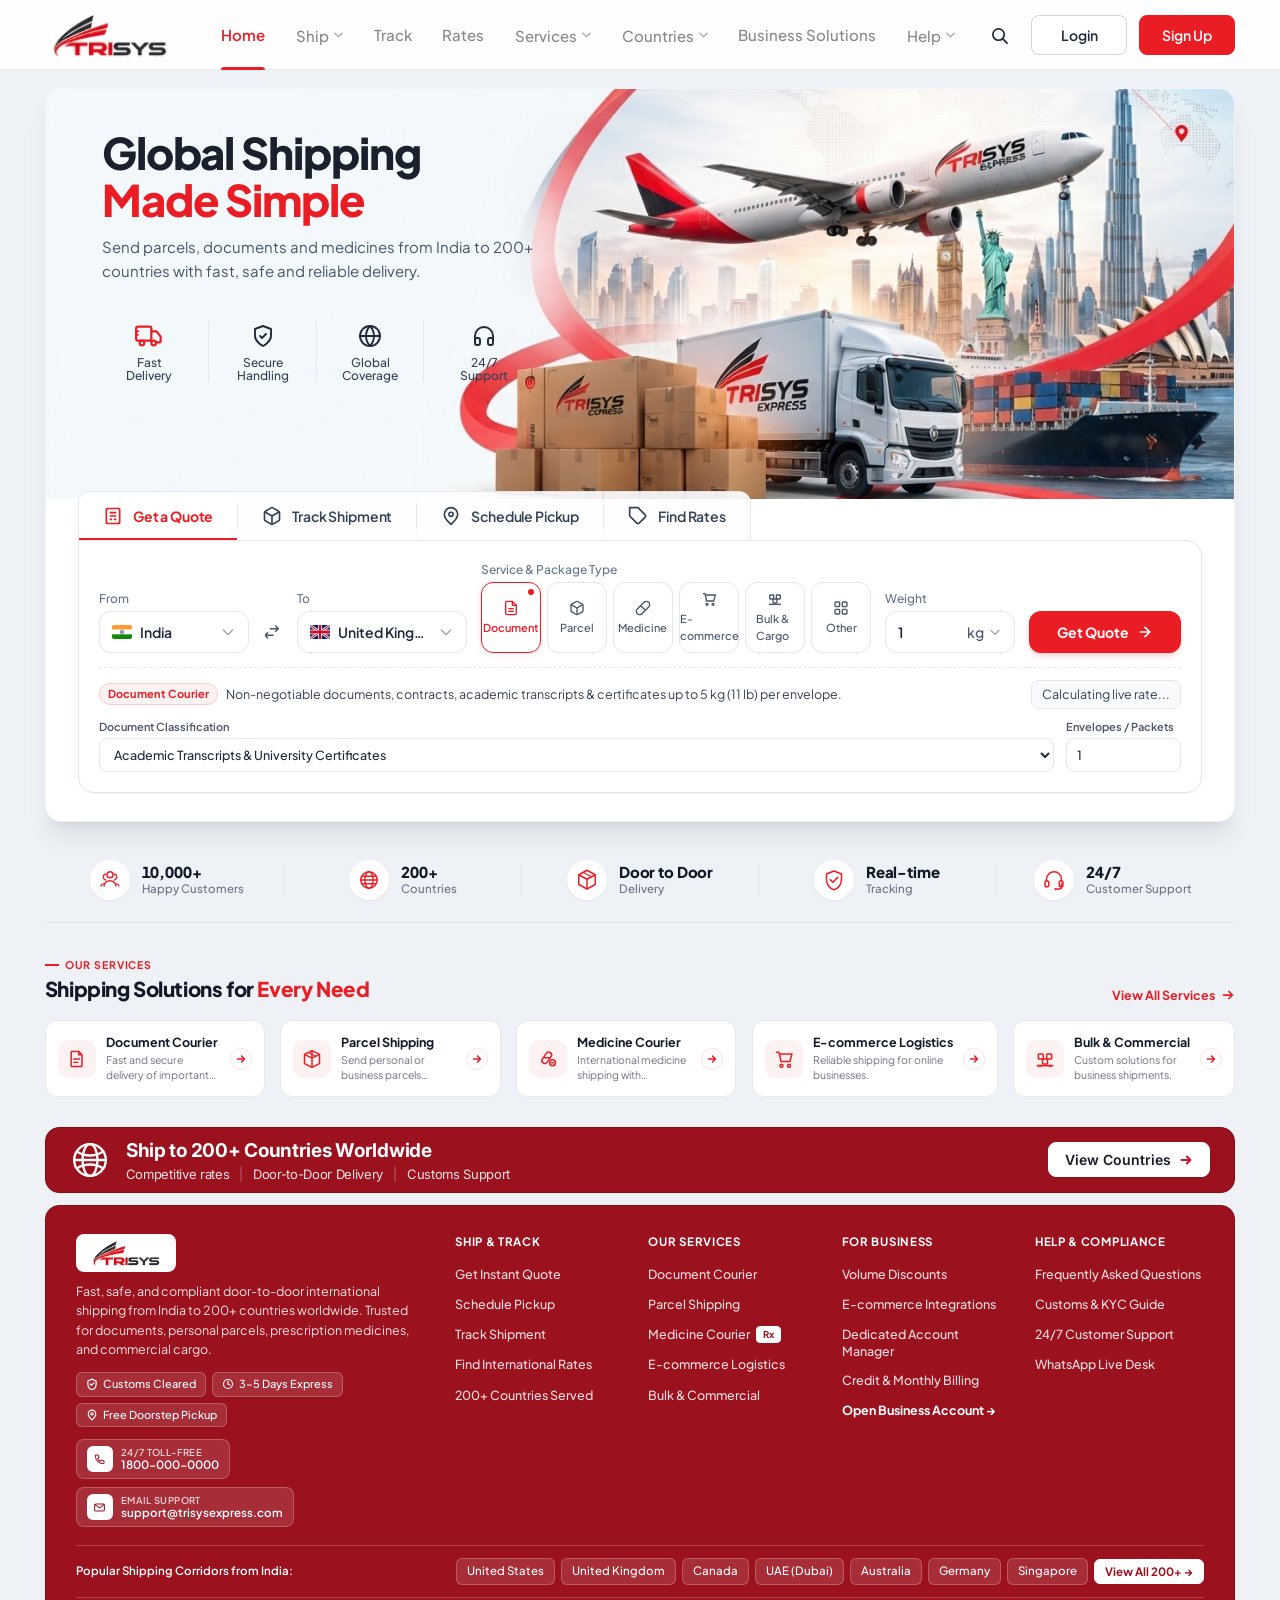
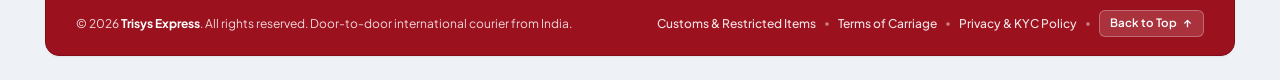
==== commit ad821d22: "Add dedicated auth flow, login-gated nav, ruby red footer/banner, and clickable hero/package links" ====
--- a/index.html
+++ b/index.html
@@ -16,7 +16,7 @@
   <!-- Preload hero artwork for a faster first paint -->
   <link rel="preload" as="image" href="assets/hero_stitch_bg.jpg">
 
-  <link rel="stylesheet" href="/styles.css?v=32">
+  <link rel="stylesheet" href="/styles.css?v=42">
 </head>
 <body>
 
@@ -191,51 +191,59 @@
 
             <!-- Benefit 1: Fast Delivery (Red Truck) -->
             <li class="feature-item">
-              <div class="feature-icon is-red">
-                <svg class="feature-svg feature-svg-lg" fill="none" stroke="currentColor" stroke-linecap="round" stroke-linejoin="round" stroke-width="1.9" viewBox="0 0 24 24" aria-hidden="true">
-                  <rect height="12" rx="1.5" width="13" x="1" y="4"></rect>
-                  <path d="M14 8h4.5l3.5 4.5v3.5a1.5 1.5 0 0 1-1.5 1.5H18"></path>
-                  <circle cx="6" cy="18" r="2"></circle>
-                  <circle cx="16" cy="18" r="2"></circle>
-                  <line stroke-width="1.5" x1="1" x2="3" y1="8" y2="8"></line>
-                  <line stroke-width="1.5" x1="0" x2="2.5" y1="11" y2="11"></line>
-                </svg>
-              </div>
-              <span class="feature-label">Fast<br/>Delivery</span>
+              <a href="/quote" class="feature-link" title="Fast Delivery — Get an instant express shipping quote">
+                <div class="feature-icon is-red">
+                  <svg class="feature-svg feature-svg-lg" fill="none" stroke="currentColor" stroke-linecap="round" stroke-linejoin="round" stroke-width="1.9" viewBox="0 0 24 24" aria-hidden="true">
+                    <rect height="12" rx="1.5" width="13" x="1" y="4"></rect>
+                    <path d="M14 8h4.5l3.5 4.5v3.5a1.5 1.5 0 0 1-1.5 1.5H18"></path>
+                    <circle cx="6" cy="18" r="2"></circle>
+                    <circle cx="16" cy="18" r="2"></circle>
+                    <line stroke-width="1.5" x1="1" x2="3" y1="8" y2="8"></line>
+                    <line stroke-width="1.5" x1="0" x2="2.5" y1="11" y2="11"></line>
+                  </svg>
+                </div>
+                <span class="feature-label">Fast<br/>Delivery</span>
+              </a>
             </li>
 
             <!-- Benefit 2: Secure Handling -->
             <li class="feature-item">
-              <div class="feature-icon">
-                <svg class="feature-svg" fill="none" stroke="currentColor" stroke-linecap="round" stroke-linejoin="round" stroke-width="1.9" viewBox="0 0 24 24" aria-hidden="true">
-                  <path d="M12 22s8-4 8-10V5l-8-3-8 3v7c0 6 8 10 8 10z"></path>
-                  <path d="m9 12 2 2 4-4"></path>
-                </svg>
-              </div>
-              <span class="feature-label">Secure<br/>Handling</span>
+              <a href="/help/customs-documents" class="feature-link" title="Secure Handling — Customs, packaging &amp; compliance guidelines">
+                <div class="feature-icon">
+                  <svg class="feature-svg" fill="none" stroke="currentColor" stroke-linecap="round" stroke-linejoin="round" stroke-width="1.9" viewBox="0 0 24 24" aria-hidden="true">
+                    <path d="M12 22s8-4 8-10V5l-8-3-8 3v7c0 6 8 10 8 10z"></path>
+                    <path d="m9 12 2 2 4-4"></path>
+                  </svg>
+                </div>
+                <span class="feature-label">Secure<br/>Handling</span>
+              </a>
             </li>
 
             <!-- Benefit 3: Global Coverage -->
             <li class="feature-item">
-              <div class="feature-icon">
-                <svg class="feature-svg" fill="none" stroke="currentColor" stroke-linecap="round" stroke-linejoin="round" stroke-width="1.9" viewBox="0 0 24 24" aria-hidden="true">
-                  <circle cx="12" cy="12" r="10"></circle>
-                  <line x1="2" x2="22" y1="12" y2="12"></line>
-                  <path d="M12 2a15.3 15.3 0 0 1 4 10 15.3 15.3 0 0 1-4 10 15.3 15.3 0 0 1-4-10 15.3 15.3 0 0 1 4-10z"></path>
-                </svg>
-              </div>
-              <span class="feature-label">Global<br/>Coverage</span>
+              <a href="/rates" class="feature-link" title="Global Coverage — Compare shipping rates to 200+ countries">
+                <div class="feature-icon">
+                  <svg class="feature-svg" fill="none" stroke="currentColor" stroke-linecap="round" stroke-linejoin="round" stroke-width="1.9" viewBox="0 0 24 24" aria-hidden="true">
+                    <circle cx="12" cy="12" r="10"></circle>
+                    <line x1="2" x2="22" y1="12" y2="12"></line>
+                    <path d="M12 2a15.3 15.3 0 0 1 4 10 15.3 15.3 0 0 1-4 10 15.3 15.3 0 0 1-4-10 15.3 15.3 0 0 1 4-10z"></path>
+                  </svg>
+                </div>
+                <span class="feature-label">Global<br/>Coverage</span>
+              </a>
             </li>
 
             <!-- Benefit 4: 24/7 Support -->
             <li class="feature-item">
-              <div class="feature-icon">
-                <svg class="feature-svg" fill="none" stroke="currentColor" stroke-linecap="round" stroke-linejoin="round" stroke-width="1.9" viewBox="0 0 24 24" aria-hidden="true">
-                  <path d="M3 18v-6a9 9 0 0 1 18 0v6"></path>
-                  <path d="M21 19a2 2 0 0 1-2 2h-1a2 2 0 0 1-2-2v-3a2 2 0 0 1 2-2h3zM3 19a2 2 0 0 0 2 2h1a2 2 0 0 0 2-2v-3a2 2 0 0 0-2-2H3z"></path>
-                </svg>
-              </div>
-              <span class="feature-label">24/7<br/>Support</span>
+              <a href="/help/contact-support" class="feature-link" title="24/7 Support — Contact our support desk via phone, email or WhatsApp">
+                <div class="feature-icon">
+                  <svg class="feature-svg" fill="none" stroke="currentColor" stroke-linecap="round" stroke-linejoin="round" stroke-width="1.9" viewBox="0 0 24 24" aria-hidden="true">
+                    <path d="M3 18v-6a9 9 0 0 1 18 0v6"></path>
+                    <path d="M21 19a2 2 0 0 1-2 2h-1a2 2 0 0 1-2-2v-3a2 2 0 0 1 2-2h3zM3 19a2 2 0 0 0 2 2h1a2 2 0 0 0 2-2v-3a2 2 0 0 0-2-2H3z"></path>
+                  </svg>
+                </div>
+                <span class="feature-label">24/7<br/>Support</span>
+              </a>
             </li>
 
           </ul>
@@ -364,32 +372,32 @@
                 <span class="field-label" id="pkgLabel">Service &amp; Package Type</span>
                 <input type="hidden" id="selectedPackageInput" name="packageType" value="document">
                 <div class="package-options package-options-6" role="radiogroup" aria-labelledby="pkgLabel" data-purpose="package-types-options">
-                  <button type="button" class="pkg-btn active" role="radio" aria-checked="true" data-type="document" data-route="/document-courier" onclick="selectPackageType('document', this, false)">
+                  <button type="button" class="pkg-btn active" role="radio" aria-checked="true" data-type="document" data-route="/document-courier" onclick="selectPackageType('document', this, true)">
                     <span class="active-dot"></span>
                     <svg class="pkg-icon" fill="none" stroke="currentColor" stroke-width="2" viewBox="0 0 24 24" aria-hidden="true"><path d="M14 2H6a2 2 0 0 0-2 2v16a2 2 0 0 0 2 2h12a2 2 0 0 0 2-2V8z"/><polyline points="14 2 14 8 20 8"/><line x1="16" x2="8" y1="13" y2="13"/><line x1="16" x2="8" y1="17" y2="17"/></svg>
                     <span class="pkg-label">Document</span>
                   </button>
-                  <button type="button" class="pkg-btn" role="radio" aria-checked="false" data-type="parcel" data-route="/parcel-shipping" onclick="selectPackageType('parcel', this, false)">
+                  <button type="button" class="pkg-btn" role="radio" aria-checked="false" data-type="parcel" data-route="/parcel-shipping" onclick="selectPackageType('parcel', this, true)">
                     <span class="active-dot"></span>
                     <svg class="pkg-icon" fill="none" stroke="currentColor" stroke-width="2" viewBox="0 0 24 24" aria-hidden="true"><path d="M21 16V8a2 2 0 0 0-1-1.73l-7-4a2 2 0 0 0-2 0l-7 4A2 2 0 0 0 3 8v8a2 2 0 0 0 1 1.73l7 4a2 2 0 0 0 2 0l7-4A2 2 0 0 0 21 16z"/><polyline points="3.27 6.96 12 12.01 20.73 6.96"/><line x1="12" x2="12" y1="22.08" y2="12"/></svg>
                     <span class="pkg-label">Parcel</span>
                   </button>
-                  <button type="button" class="pkg-btn" role="radio" aria-checked="false" data-type="medicine" data-route="/medicine-courier" onclick="selectPackageType('medicine', this, false)">
+                  <button type="button" class="pkg-btn" role="radio" aria-checked="false" data-type="medicine" data-route="/medicine-courier" onclick="selectPackageType('medicine', this, true)">
                     <span class="active-dot"></span>
                     <svg class="pkg-icon" fill="none" stroke="currentColor" stroke-width="2" viewBox="0 0 24 24" aria-hidden="true"><path d="M10.5 20.5l10-10a4.95 4.95 0 1 0-7-7l-10 10a4.95 4.95 0 1 0 7 7Z"/><line x1="8.5" x2="15.5" y1="8.5" y2="15.5"/></svg>
                     <span class="pkg-label">Medicine</span>
                   </button>
-                  <button type="button" class="pkg-btn" role="radio" aria-checked="false" data-type="ecommerce" data-route="/ecommerce-logistics" onclick="selectPackageType('ecommerce', this, false)">
+                  <button type="button" class="pkg-btn" role="radio" aria-checked="false" data-type="ecommerce" data-route="/ecommerce-logistics" onclick="selectPackageType('ecommerce', this, true)">
                     <span class="active-dot"></span>
                     <svg class="pkg-icon" fill="none" stroke="currentColor" stroke-width="2" viewBox="0 0 24 24" aria-hidden="true"><circle cx="9" cy="20" r="1.5"/><circle cx="18" cy="20" r="1.5"/><path d="M3 4h3l2.5 11H19l2.5-9H7"/></svg>
                     <span class="pkg-label">E-commerce</span>
                   </button>
-                  <button type="button" class="pkg-btn" role="radio" aria-checked="false" data-type="bulk" data-route="/bulk-commercial" onclick="selectPackageType('bulk', this, false)">
+                  <button type="button" class="pkg-btn" role="radio" aria-checked="false" data-type="bulk" data-route="/bulk-commercial" onclick="selectPackageType('bulk', this, true)">
                     <span class="active-dot"></span>
                     <svg class="pkg-icon" fill="none" stroke="currentColor" stroke-width="2" viewBox="0 0 24 24" aria-hidden="true"><rect x="4" y="6" width="6" height="6" rx="1"/><rect x="14" y="6" width="6" height="6" rx="1"/><rect x="9" y="12" width="6" height="6" rx="1"/><path d="M3 20h18"/></svg>
                     <span class="pkg-label">Bulk &amp; Cargo</span>
                   </button>
-                  <button type="button" class="pkg-btn" role="radio" aria-checked="false" data-type="other" data-route="/other-services" onclick="selectPackageType('other', this, false)">
+                  <button type="button" class="pkg-btn" role="radio" aria-checked="false" data-type="other" data-route="/other-services" onclick="selectPackageType('other', this, true)">
                     <span class="active-dot"></span>
                     <svg class="pkg-icon" fill="none" stroke="currentColor" stroke-width="2" viewBox="0 0 24 24" aria-hidden="true"><rect height="7" rx="1.5" width="7" x="3" y="3"/><rect height="7" rx="1.5" width="7" x="14" y="3"/><rect height="7" rx="1.5" width="7" x="14" y="14"/><rect height="7" rx="1.5" width="7" x="3" y="14"/></svg>
                     <span class="pkg-label">Other</span>
@@ -1118,6 +1126,6 @@
     </div>
   </div>
 
-  <script src="/script.js?v=21"></script>
+  <script src="/script.js?v=25"></script>
 </body>
 </html>
--- a/styles.css
+++ b/styles.css
@@ -670,6 +670,30 @@
 .feature-item:first-child { padding-left: 0; }
 .feature-item:last-child { padding-right: 0; border-right: none; }
 
+.feature-link {
+  display: flex;
+  flex-direction: column;
+  align-items: center;
+  justify-content: center;
+  text-align: center;
+  text-decoration: none;
+  color: inherit;
+  cursor: pointer;
+  border-radius: 8px;
+  padding: 4px 6px;
+  margin: -4px -6px;
+  transition: background-color 0.2s ease, transform 0.2s ease;
+}
+
+.feature-link:hover {
+  background-color: rgba(234, 29, 37, 0.05);
+}
+
+.feature-link:focus-visible {
+  outline: 2px solid var(--primary-red);
+  outline-offset: 2px;
+}
+
 .feature-icon {
   height: 32px;
   display: flex;
@@ -684,8 +708,14 @@
   color: var(--primary-red);
 }
 
-.feature-item:hover .feature-icon {
+.feature-item:hover .feature-icon,
+.feature-link:focus-visible .feature-icon {
   transform: translateY(-3px);
+  color: var(--primary-red);
+}
+
+.feature-item:hover .feature-label,
+.feature-link:focus-visible .feature-label {
   color: var(--primary-red);
 }
 
@@ -705,6 +735,7 @@
   font-weight: 500;
   color: var(--slate-700);
   white-space: nowrap;
+  transition: color 0.2s ease;
 }
 
 /* ==========================================================================
@@ -1472,83 +1503,21 @@
   min-height: 66px;
   display: flex;
   align-items: center;
-  border-radius: 18px;
-  border: 1px solid rgba(69, 10, 10, 0.4);
+  border-radius: 14px;
+  border: 1px solid #800E18;
   overflow: hidden;
   color: #FFFFFF;
   font-family: 'Inter', -apple-system, BlinkMacSystemFont, "Segoe UI", Roboto, sans-serif;
-  box-shadow: 0 25px 50px -12px rgba(0, 0, 0, 0.25);
-  /* Deep rich dark burgundy to glowing red gradient base */
-  background: linear-gradient(
-    105deg,
-    #1a0104 0%,
-    #0b0b0d 18%,
-    #160c10 32%,
-    #3b0208 48%,
-    #820713 62%,
-    #bb0a1e 76%,
-    #990818 90%,
-    #7a0411 100%
-  );
-}
-
-/* Subtle top-left soft atmospheric red glow */
-.banner-top-glow {
-  position: absolute;
-  top: -16px;
-  bottom: -16px;
-  left: -24px;
-  width: 288px;
-  pointer-events: none;
-  background: radial-gradient(
-    circle at 2% 20%,
-    rgba(235, 35, 50, 0.6) 0%,
-    rgba(150, 10, 25, 0.25) 45%,
-    transparent 75%
-  );
-  filter: blur(8px);
-}
-
-/* Elegant luminous red wave swoop across the middle */
-.banner-glow-swoosh {
-  position: absolute;
-  inset: 0;
-  pointer-events: none;
-  background: radial-gradient(
-    ellipse 70% 85% at 55% 105%,
-    rgba(255, 30, 45, 0.95) 0%,
-    rgba(215, 10, 30, 0.75) 30%,
-    rgba(140, 5, 20, 0.4) 55%,
-    transparent 80%
-  );
-  filter: blur(12px);
-}
-
-/* Dynamic sweeping ribbon curve overlay */
-.banner-dynamic-curve {
-  position: absolute;
-  inset: 0;
-  pointer-events: none;
-  background: radial-gradient(
-    ellipse 90% 45% at 52% 95%,
-    rgba(255, 55, 65, 0.9) 0%,
-    rgba(200, 15, 30, 0.6) 35%,
-    transparent 70%
-  );
-}
-
-/* Red dotted/halftone matrix representing world map data points on the right */
+  box-shadow: var(--shadow-sm);
+  background: #9B111E;
+}
+
+/* Multi-color glow and dot overlays hidden to match clean ruby red footer */
+.banner-top-glow,
+.banner-glow-swoosh,
+.banner-dynamic-curve,
 .banner-dotted-matrix {
-  position: absolute;
-  top: 0;
-  bottom: 0;
-  right: 0;
-  width: 55%;
-  pointer-events: none;
-  background-image: radial-gradient(rgba(255, 255, 255, 0.38) 1px, transparent 1px);
-  background-size: 5px 5px;
-  -webkit-mask-image: radial-gradient(ellipse 65% 100% at 85% 50%, black 20%, transparent 85%);
-  mask-image: radial-gradient(ellipse 65% 100% at 85% 50%, black 20%, transparent 85%);
+  display: none;
 }
 
 /* Foreground content */
@@ -1596,7 +1565,6 @@
   font-weight: 700;
   letter-spacing: -0.015em;
   line-height: 1.375;
-  filter: drop-shadow(0 1px 1px rgba(0, 0, 0, 0.05));
 }
 
 .banner-sub {
@@ -1605,14 +1573,14 @@
   flex-wrap: wrap;
   align-items: center;
   gap: 2px 10px;
-  color: rgba(229, 231, 235, 0.9);
+  color: rgba(255, 255, 255, 0.88);
   font-size: 13px;
   font-weight: 400;
   letter-spacing: -0.025em;
 }
 
 .banner-sub .divider {
-  color: #9CA3AF;
+  color: rgba(255, 255, 255, 0.45);
   font-weight: 300;
   user-select: none;
 }
@@ -1630,19 +1598,21 @@
   gap: 8px;
   padding: 8px 16px;
   background-color: #FFFFFF;
+  border: 1px solid #FFFFFF;
   color: #151C28;
   font-family: inherit;
   font-size: 14px;
   font-weight: 600;
   border-radius: 8px;
-  box-shadow: 0 1px 2px rgba(0, 0, 0, 0.05);
+  box-shadow: 0 1px 2px rgba(0, 0, 0, 0.08);
   white-space: nowrap;
-  transition: background-color 0.15s ease, box-shadow 0.15s ease;
+  transition: background-color 0.15s ease, border-color 0.15s ease, box-shadow 0.15s ease;
 }
 
 .btn-banner:hover {
   background-color: #F8FAFC;
-  box-shadow: 0 1px 3px rgba(0, 0, 0, 0.1), 0 1px 2px -1px rgba(0, 0, 0, 0.1);
+  border-color: #FFFFFF;
+  box-shadow: 0 2px 6px rgba(0, 0, 0, 0.14);
 }
 
 .btn-banner:active {
@@ -2434,6 +2404,406 @@
 
 .input-field { display: flex; flex-direction: column; gap: 6px; }
 .input-field label { font-size: 12px; font-weight: 600; color: #374151; }
+
+.auth-switch-row {
+  display: flex;
+  flex-direction: column;
+  align-items: center;
+  gap: 6px;
+  padding-top: 10px;
+  border-top: 1px solid var(--slate-200);
+  font-size: 12.5px;
+  color: var(--slate-600);
+  text-align: center;
+}
+
+.auth-switch-btn {
+  color: var(--primary-red);
+  font-weight: 700;
+  cursor: pointer;
+  padding: 0 2px;
+}
+
+.auth-switch-btn:hover {
+  text-decoration: underline;
+}
+
+.auth-switch-biz {
+  font-size: 11.5px;
+  color: var(--slate-500);
+}
+
+.auth-switch-link {
+  color: var(--slate-700);
+  font-weight: 600;
+  text-decoration: underline;
+  text-underline-offset: 2px;
+}
+
+.auth-switch-link:hover {
+  color: var(--primary-red);
+}
+
+.nav-user-pill {
+  display: inline-flex;
+  align-items: center;
+  gap: 7px;
+  padding: 4px 10px 4px 5px;
+  border-radius: 999px;
+  background-color: var(--slate-50);
+  border: 1px solid var(--slate-200);
+  font-size: 13px;
+  font-weight: 600;
+  color: var(--slate-800);
+  max-width: 170px;
+}
+
+.nav-user-avatar {
+  width: 24px;
+  height: 24px;
+  border-radius: 50%;
+  background-color: var(--primary-red);
+  color: #FFFFFF;
+  font-size: 11px;
+  font-weight: 700;
+  display: inline-flex;
+  align-items: center;
+  justify-content: center;
+  flex-shrink: 0;
+}
+
+.nav-user-name {
+  overflow: hidden;
+  text-overflow: ellipsis;
+  white-space: nowrap;
+}
+
+/* Locked navbar state for logged-out guests */
+.nav-menu > .nav-locked {
+  opacity: 0.58;
+  cursor: pointer;
+}
+
+.nav-menu > .nav-locked:hover {
+  opacity: 0.85;
+}
+
+.auth-gate-notice {
+  margin-bottom: 14px;
+  padding: 10px 14px;
+  border-radius: 9px;
+  background-color: #FEF2F2;
+  border: 1px solid #FECACA;
+  color: #9B111E;
+  font-size: 12.5px;
+  font-weight: 600;
+  line-height: 1.4;
+}
+
+/* ==========================================================================
+   DEDICATED LOGIN & SIGN UP PAGE (/login, /signup, /account)
+   ========================================================================== */
+.auth-page-shell {
+  width: 100%;
+  padding: 24px 0 36px;
+}
+
+.auth-page-card {
+  display: grid;
+  grid-template-columns: minmax(290px, 0.95fr) minmax(340px, 1.15fr);
+  background-color: #FFFFFF;
+  border: 1px solid var(--slate-200);
+  border-radius: 18px;
+  box-shadow: var(--shadow-xl);
+  overflow: hidden;
+  max-width: 980px;
+  margin: 0 auto;
+}
+
+.auth-brand-panel {
+  background-color: #9B111E;
+  color: #FFFFFF;
+  padding: 36px 32px;
+  display: flex;
+  flex-direction: column;
+  justify-content: space-between;
+  gap: 24px;
+}
+
+.auth-panel-logo {
+  display: inline-flex;
+  align-items: center;
+  padding: 7px 14px;
+  background-color: #FFFFFF;
+  border-radius: 9px;
+  margin-bottom: 18px;
+}
+
+.auth-panel-logo img {
+  height: 28px;
+  width: auto;
+  display: block;
+}
+
+.auth-panel-badge {
+  display: inline-block;
+  padding: 4px 10px;
+  border-radius: 999px;
+  background-color: rgba(255, 255, 255, 0.14);
+  border: 1px solid rgba(255, 255, 255, 0.24);
+  font-size: 11px;
+  font-weight: 700;
+  letter-spacing: 0.04em;
+  text-transform: uppercase;
+  margin-bottom: 12px;
+}
+
+.auth-panel-title {
+  font-size: 28px;
+  line-height: 1.2;
+  font-weight: 800;
+  margin-bottom: 10px;
+  color: #FFFFFF;
+}
+
+.auth-panel-desc {
+  font-size: 13.5px;
+  line-height: 1.55;
+  color: rgba(255, 255, 255, 0.88);
+}
+
+.auth-benefit-list {
+  display: flex;
+  flex-direction: column;
+  gap: 11px;
+}
+
+.auth-benefit-list li {
+  display: flex;
+  align-items: flex-start;
+  gap: 10px;
+  font-size: 13px;
+  line-height: 1.4;
+  color: rgba(255, 255, 255, 0.94);
+}
+
+.auth-benefit-icon {
+  width: 20px;
+  height: 20px;
+  border-radius: 50%;
+  background-color: rgba(255, 255, 255, 0.18);
+  color: #FFFFFF;
+  font-size: 11px;
+  font-weight: 800;
+  display: inline-flex;
+  align-items: center;
+  justify-content: center;
+  flex-shrink: 0;
+  margin-top: 1px;
+}
+
+.auth-brand-footer {
+  padding-top: 16px;
+  border-top: 1px solid rgba(255, 255, 255, 0.2);
+  font-size: 12.5px;
+  color: rgba(255, 255, 255, 0.85);
+  display: flex;
+  flex-direction: column;
+  gap: 4px;
+}
+
+.auth-brand-footer a {
+  color: #FFFFFF;
+  font-weight: 700;
+  text-decoration: underline;
+  text-underline-offset: 3px;
+}
+
+.auth-form-panel {
+  padding: 34px 36px;
+  display: flex;
+  flex-direction: column;
+  justify-content: center;
+}
+
+.auth-mode-tabs {
+  display: grid;
+  grid-template-columns: 1fr 1fr;
+  background-color: var(--slate-100);
+  border: 1px solid var(--slate-200);
+  border-radius: 10px;
+  padding: 4px;
+  margin-bottom: 22px;
+}
+
+.auth-mode-tab {
+  padding: 9px 14px;
+  border-radius: 7px;
+  font-size: 14px;
+  font-weight: 700;
+  color: var(--slate-600);
+  text-align: center;
+  transition: background-color 0.16s ease, color 0.16s ease, box-shadow 0.16s ease;
+}
+
+.auth-mode-tab.active {
+  background-color: #FFFFFF;
+  color: #9B111E;
+  box-shadow: 0 1px 3px rgba(15, 23, 42, 0.08);
+}
+
+.auth-page-form {
+  display: flex;
+  flex-direction: column;
+  gap: 14px;
+}
+
+.auth-form-header h2 {
+  font-size: 22px;
+  font-weight: 800;
+  color: var(--slate-900);
+  margin-bottom: 4px;
+}
+
+.auth-form-header p {
+  font-size: 13px;
+  color: var(--slate-500);
+}
+
+.auth-field-grid {
+  display: grid;
+  grid-template-columns: 1fr 1fr;
+  gap: 12px;
+}
+
+.auth-password-wrap {
+  position: relative;
+  display: flex;
+  align-items: center;
+}
+
+.auth-password-wrap .standard-input {
+  padding-right: 58px;
+}
+
+.auth-eye-btn {
+  position: absolute;
+  right: 10px;
+  font-size: 11.5px;
+  font-weight: 700;
+  color: var(--slate-500);
+  padding: 4px 6px;
+  border-radius: 5px;
+}
+
+.auth-eye-btn:hover {
+  color: #9B111E;
+  background-color: var(--slate-100);
+}
+
+.auth-submit-lg {
+  height: 44px;
+  font-size: 14.5px;
+  font-weight: 700;
+  margin-top: 4px;
+}
+
+.auth-success-banner {
+  padding: 10px 14px;
+  border-radius: 9px;
+  background-color: #ECFDF5;
+  border: 1px solid #A7F3D0;
+  color: #065F46;
+  font-size: 13px;
+  font-weight: 600;
+}
+
+.auth-bottom-switch {
+  text-align: center;
+  font-size: 13px;
+  color: var(--slate-600);
+  margin-top: 4px;
+}
+
+.auth-signedin-view {
+  display: flex;
+  flex-direction: column;
+  align-items: center;
+  text-align: center;
+  gap: 10px;
+  padding: 12px 0;
+}
+
+.auth-signedin-avatar {
+  width: 60px;
+  height: 60px;
+  border-radius: 50%;
+  background-color: #9B111E;
+  color: #FFFFFF;
+  font-size: 22px;
+  font-weight: 800;
+  display: flex;
+  align-items: center;
+  justify-content: center;
+}
+
+.auth-signedin-email {
+  font-size: 13.5px;
+  color: var(--slate-500);
+}
+
+.auth-signedin-meta {
+  display: flex;
+  flex-wrap: wrap;
+  justify-content: center;
+  gap: 6px;
+  margin: 4px 0 8px;
+}
+
+.auth-meta-pill {
+  padding: 4px 10px;
+  border-radius: 999px;
+  background-color: var(--slate-100);
+  border: 1px solid var(--slate-200);
+  font-size: 11.5px;
+  font-weight: 600;
+  color: var(--slate-700);
+}
+
+.auth-signedin-actions {
+  display: flex;
+  flex-wrap: wrap;
+  justify-content: center;
+  gap: 10px;
+  margin-top: 6px;
+}
+
+.auth-signedin-logout {
+  margin-top: 14px;
+  padding-top: 14px;
+  border-top: 1px solid var(--slate-200);
+  width: 100%;
+  display: flex;
+  justify-content: center;
+}
+
+@media (max-width: 820px) {
+  .auth-page-card {
+    grid-template-columns: 1fr;
+  }
+  .auth-brand-panel {
+    padding: 24px 22px;
+  }
+  .auth-form-panel {
+    padding: 24px 22px;
+  }
+}
+
+@media (max-width: 540px) {
+  .auth-field-grid {
+    grid-template-columns: 1fr;
+  }
+}
 
 /* ==========================================================================
    TOAST NOTIFICATION
@@ -2716,6 +3086,22 @@
   }
 }
 
+@media (max-width: 960px) {
+  .quote-tabs {
+    width: 100%;
+    max-width: 100%;
+  }
+
+  .quote-tab {
+    flex: 1 1 0;
+    justify-content: center;
+    padding: 12px 12px;
+    font-size: 13px;
+    gap: 7px;
+    min-width: 0;
+  }
+}
+
 @media (max-width: 767px) {
   :root {
     --nav-height: 62px;
@@ -2886,6 +3272,8 @@
 
   .quote-tab {
     width: 100%;
+    min-width: 0;
+    overflow: hidden;
     padding: 11px 8px;
     font-size: 12.5px;
     border-bottom: 1px solid var(--slate-200);
@@ -2894,6 +3282,19 @@
   #tab-quote,
   #tab-pickup {
     border-right: 1px solid var(--slate-200);
+  }
+}
+
+@media (max-width: 420px) {
+  .quote-tab {
+    padding: 10px 6px;
+    font-size: clamp(10.5px, 3.2vw, 12px);
+    gap: 5px;
+  }
+
+  .tab-icon {
+    width: 15px;
+    height: 15px;
   }
 }
 
@@ -4488,92 +4889,57 @@
 }
 
 /* ==========================================================================
-   SITE FOOTER (Rich Midnight Navy & Crimson Glow Card Design)
+   SITE FOOTER (Clean Single-Color Ruby Red Design)
    ========================================================================== */
 .main-wrapper + .site-footer {
-  margin-top: -18px;
+  margin-top: -12px;
 }
 
 .site-footer {
   width: 100%;
   margin-top: auto;
-  padding: 0 var(--page-padding-x) 20px;
+  padding: 0 var(--page-padding-x) 24px;
 }
 
 .footer-card {
   position: relative;
   width: 100%;
-  background:
-    radial-gradient(circle at 92% 12%, rgba(234, 29, 37, 0.28) 0%, rgba(185, 28, 28, 0.08) 38%, transparent 65%),
-    radial-gradient(circle at 8% 88%, rgba(234, 29, 37, 0.2) 0%, transparent 55%),
-    linear-gradient(135deg, #0B1120 0%, #111827 40%, #1B1325 74%, #2B0912 100%);
-  border: 1px solid rgba(255, 255, 255, 0.12);
-  border-radius: 16px;
-  box-shadow: 0 20px 40px -12px rgba(11, 17, 32, 0.45), 0 6px 16px -6px rgba(234, 29, 37, 0.12);
-  padding: 20px 28px 14px;
-  color: #F8FAFC;
-  overflow: hidden;
-}
-
-/* Top luminous crimson-coral accent bar */
-.footer-card::before {
-  content: "";
-  position: absolute;
-  top: 0;
-  left: 0;
-  right: 0;
-  height: 4px;
-  background: linear-gradient(90deg, #EA1D25 0%, #FF6B6B 50%, #EA1D25 100%);
-  box-shadow: 0 2px 14px rgba(234, 29, 37, 0.65);
-}
-
-/* Subtle halftone dot pattern in the top-right corner */
-.footer-card::after {
-  content: "";
-  position: absolute;
-  top: 0;
-  right: 0;
-  width: 420px;
-  height: 190px;
-  pointer-events: none;
-  background-image: radial-gradient(rgba(255, 255, 255, 0.16) 1px, transparent 1px);
-  background-size: 6px 6px;
-  -webkit-mask-image: radial-gradient(ellipse 75% 75% at 85% 20%, black 10%, transparent 80%);
-  mask-image: radial-gradient(ellipse 75% 75% at 85% 20%, black 10%, transparent 80%);
+  background-color: #9B111E;
+  border: 1px solid #800E18;
+  border-radius: 14px;
+  box-shadow: var(--shadow-sm);
+  padding: 28px 30px 18px;
+  color: #FFFFFF;
 }
 
 .footer-main {
-  position: relative;
-  z-index: 2;
   display: grid;
   grid-template-columns: 2.1fr repeat(4, minmax(135px, 1fr));
-  gap: 16px 20px;
-  padding-bottom: 14px;
-  border-bottom: 1px solid rgba(255, 255, 255, 0.1);
+  gap: 20px 24px;
+  padding-bottom: 18px;
+  border-bottom: 1px solid rgba(255, 255, 255, 0.2);
 }
 
 .footer-brand-col {
   display: flex;
   flex-direction: column;
   align-items: flex-start;
-  padding-right: 6px;
+  padding-right: 10px;
   min-width: 0;
 }
 
 .footer-logo {
   display: inline-flex;
   align-items: center;
-  margin-bottom: 8px;
-  padding: 5px 12px;
-  background: #FFFFFF;
-  border-radius: 9px;
-  box-shadow: 0 6px 16px -4px rgba(0, 0, 0, 0.35), 0 0 0 1px rgba(255, 255, 255, 0.9);
-  transition: transform 0.2s var(--ease-out), box-shadow 0.2s ease;
+  margin-bottom: 10px;
+  padding: 6px 12px;
+  background-color: #FFFFFF;
+  border-radius: 8px;
+  transition: opacity 0.18s ease;
 }
 
 .footer-logo:hover {
-  transform: translateY(-2px);
-  box-shadow: 0 12px 24px -4px rgba(234, 29, 37, 0.35);
+  opacity: 0.92;
 }
 
 .footer-logo-img {
@@ -4584,84 +4950,74 @@
 }
 
 .footer-desc {
-  font-size: 12px;
-  line-height: 1.45;
-  color: #CBD5E1;
-  margin-bottom: 8px;
-  max-width: 460px;
+  font-size: 12.5px;
+  line-height: 1.55;
+  color: rgba(255, 255, 255, 0.88);
+  margin-bottom: 12px;
+  max-width: 440px;
 }
 
 .footer-trust-badges {
   display: flex;
   flex-wrap: wrap;
-  gap: 5px;
-  margin-bottom: 9px;
+  gap: 6px;
+  margin-bottom: 12px;
 }
 
 .footer-trust-pill {
   display: inline-flex;
   align-items: center;
-  gap: 4px;
-  padding: 3px 8px;
-  border-radius: 999px;
-  background: rgba(255, 255, 255, 0.07);
-  border: 1px solid rgba(255, 255, 255, 0.14);
-  font-size: 10.5px;
-  font-weight: 600;
-  color: #F1F5F9;
-  backdrop-filter: blur(6px);
+  gap: 5px;
+  padding: 3.5px 9px;
+  border-radius: 6px;
+  background-color: rgba(255, 255, 255, 0.12);
+  border: 1px solid rgba(255, 255, 255, 0.22);
+  font-size: 11px;
+  font-weight: 500;
+  color: #FFFFFF;
 }
 
 .footer-trust-pill svg {
-  width: 11.5px;
-  height: 11.5px;
-  color: #FF5A60;
+  width: 12px;
+  height: 12px;
+  color: #FFFFFF;
   flex-shrink: 0;
 }
 
 .footer-contact-row {
   display: flex;
   flex-wrap: wrap;
-  gap: 7px;
+  gap: 8px;
   width: 100%;
 }
 
 .footer-contact-chip {
   display: inline-flex;
   align-items: center;
-  gap: 7px;
-  padding: 5px 9px;
-  border-radius: 9px;
-  background: rgba(255, 255, 255, 0.06);
-  border: 1px solid rgba(255, 255, 255, 0.14);
-  backdrop-filter: blur(8px);
+  gap: 8px;
+  padding: 6px 10px;
+  border-radius: 8px;
+  background-color: rgba(255, 255, 255, 0.12);
+  border: 1px solid rgba(255, 255, 255, 0.22);
   min-width: 0;
-  transition: border-color 0.2s ease, background-color 0.2s ease, box-shadow 0.2s ease, transform 0.2s var(--ease-out);
+  transition: border-color 0.18s ease, background-color 0.18s ease;
 }
 
 .footer-contact-chip:hover {
-  background: rgba(234, 29, 37, 0.16);
-  border-color: rgba(255, 107, 107, 0.55);
-  box-shadow: 0 10px 22px -6px rgba(234, 29, 37, 0.35);
-  transform: translateY(-2px);
+  background-color: rgba(255, 255, 255, 0.2);
+  border-color: rgba(255, 255, 255, 0.4);
 }
 
 .footer-chip-icon {
   width: 26px;
   height: 26px;
   border-radius: 6px;
-  background: linear-gradient(135deg, #EA1D25 0%, #B91C1C 100%);
-  color: #FFFFFF;
+  background-color: #FFFFFF;
+  color: #9B111E;
   display: flex;
   align-items: center;
   justify-content: center;
   flex-shrink: 0;
-  box-shadow: 0 4px 10px rgba(234, 29, 37, 0.4);
-  transition: transform 0.2s ease;
-}
-
-.footer-contact-chip:hover .footer-chip-icon {
-  transform: scale(1.06);
 }
 
 .footer-chip-icon svg {
@@ -4672,83 +5028,71 @@
 .footer-chip-text {
   display: flex;
   flex-direction: column;
-  line-height: 1.18;
+  line-height: 1.2;
   min-width: 0;
 }
 
 .footer-chip-text small {
-  font-size: 9px;
+  font-size: 9.5px;
   font-weight: 600;
-  color: #94A3B8;
+  color: rgba(255, 255, 255, 0.78);
   text-transform: uppercase;
   letter-spacing: 0.04em;
 }
 
 .footer-chip-text strong {
-  font-size: 11px;
+  font-size: 11.5px;
+  font-weight: 600;
+  color: #FFFFFF;
+  overflow-wrap: anywhere;
+}
+
+/* Navigation Columns */
+.footer-nav-col {
+  display: flex;
+  flex-direction: column;
+  min-width: 0;
+}
+
+.footer-col-title {
+  font-size: 11.5px;
+  font-weight: 700;
+  text-transform: uppercase;
+  letter-spacing: 0.06em;
+  color: #FFFFFF;
+  margin-bottom: 10px;
+}
+
+.footer-link-list {
+  display: flex;
+  flex-direction: column;
+  gap: 7px;
+}
+
+.footer-link {
+  display: inline-flex;
+  align-items: center;
+  gap: 6px;
+  font-size: 12.5px;
+  line-height: 1.35;
+  font-weight: 500;
+  color: rgba(255, 255, 255, 0.86);
+  transition: color 0.16s ease;
+}
+
+.footer-link:hover {
+  color: #FFFFFF;
+  text-decoration: underline;
+  text-underline-offset: 3px;
+}
+
+.footer-link-accent {
   font-weight: 700;
   color: #FFFFFF;
-  overflow-wrap: anywhere;
-}
-
-/* Navigation Columns */
-.footer-nav-col {
-  display: flex;
-  flex-direction: column;
-  min-width: 0;
-}
-
-.footer-col-title {
-  font-size: 11px;
-  font-weight: 800;
-  text-transform: uppercase;
-  letter-spacing: 0.08em;
+}
+
+.footer-link-accent:hover {
   color: #FFFFFF;
-  margin-bottom: 8px;
-  position: relative;
-  display: inline-flex;
-  align-items: center;
-  gap: 6px;
-}
-
-.footer-col-title::before {
-  content: "";
-  width: 8px;
-  height: 2.5px;
-  border-radius: 2px;
-  background-color: #FF4D54;
-  box-shadow: 0 0 8px rgba(255, 77, 84, 0.8);
-}
-
-.footer-link-list {
-  display: flex;
-  flex-direction: column;
-  gap: 5.5px;
-}
-
-.footer-link {
-  display: inline-flex;
-  align-items: center;
-  gap: 6px;
-  font-size: 12px;
-  line-height: 1.35;
-  font-weight: 500;
-  color: #CBD5E1;
-  transition: color 0.18s ease, transform 0.18s ease;
-}
-
-.footer-link:hover {
-  color: #FFFFFF;
-  transform: translateX(4px);
-}
-
-.footer-link-accent {
-  font-weight: 700;
-  color: #FF6B6B;
-}
-
-.footer-link-accent:hover {
-  color: #FF8787;
 }
 
 .footer-mini-badge {
@@ -4758,29 +5102,27 @@
   padding: 1px 6px;
   font-size: 9.5px;
   font-weight: 700;
-  color: #FFFFFF;
-  background: linear-gradient(135deg, #EA1D25 0%, #C81018 100%);
-  border: 1px solid rgba(255, 255, 255, 0.25);
-  border-radius: 999px;
+  color: #9B111E;
+  background-color: #FFFFFF;
+  border: 1px solid #FFFFFF;
+  border-radius: 4px;
 }
 
 /* Middle Strip: Popular Shipping Corridors */
 .footer-corridors {
-  position: relative;
-  z-index: 2;
   display: flex;
   align-items: center;
   justify-content: space-between;
   flex-wrap: wrap;
   gap: 8px 12px;
-  padding: 9px 0;
-  border-bottom: 1px solid rgba(255, 255, 255, 0.1);
+  padding: 12px 0;
+  border-bottom: 1px solid rgba(255, 255, 255, 0.2);
 }
 
 .footer-corridors-label {
-  font-size: 11px;
-  font-weight: 700;
-  color: #E2E8F0;
+  font-size: 11.5px;
+  font-weight: 600;
+  color: #FFFFFF;
   white-space: nowrap;
 }
 
@@ -4794,53 +5136,48 @@
 .corridor-tag {
   display: inline-flex;
   align-items: center;
-  padding: 3.5px 10px;
-  border-radius: 999px;
-  background: rgba(255, 255, 255, 0.07);
-  border: 1px solid rgba(255, 255, 255, 0.14);
-  font-size: 11px;
-  font-weight: 600;
-  color: #E2E8F0;
-  transition: all 0.18s ease;
+  padding: 4px 10px;
+  border-radius: 6px;
+  background-color: rgba(255, 255, 255, 0.12);
+  border: 1px solid rgba(255, 255, 255, 0.22);
+  font-size: 11.5px;
+  font-weight: 500;
+  color: #FFFFFF;
+  transition: background-color 0.16s ease, border-color 0.16s ease;
 }
 
 .corridor-tag:hover {
-  background: rgba(234, 29, 37, 0.25);
-  border-color: #FF6B6B;
+  background-color: rgba(255, 255, 255, 0.22);
+  border-color: rgba(255, 255, 255, 0.45);
   color: #FFFFFF;
-  transform: translateY(-1px);
 }
 
 .corridor-tag-more {
-  background: linear-gradient(135deg, #EA1D25 0%, #C81018 100%);
-  border-color: rgba(255, 255, 255, 0.25);
-  color: #FFFFFF;
+  background-color: #FFFFFF;
+  border-color: #FFFFFF;
+  color: #9B111E;
   font-weight: 700;
-  box-shadow: 0 4px 12px rgba(234, 29, 37, 0.35);
 }
 
 .corridor-tag-more:hover {
-  background: linear-gradient(135deg, #FF2E36 0%, #EA1D25 100%);
+  background-color: #F8FAFC;
   border-color: #FFFFFF;
-  color: #FFFFFF;
-  box-shadow: 0 6px 16px rgba(234, 29, 37, 0.55);
+  color: #800E18;
 }
 
 /* Bottom Bar: Copyright & Quick Legal Links */
 .footer-bottom {
-  position: relative;
-  z-index: 2;
   display: flex;
   align-items: center;
   justify-content: space-between;
   flex-wrap: wrap;
   gap: 8px 16px;
-  padding-top: 10px;
+  padding-top: 12px;
 }
 
 .footer-copy {
-  font-size: 11.5px;
-  color: #94A3B8;
+  font-size: 12px;
+  color: rgba(255, 255, 255, 0.84);
 }
 
 .footer-copy strong {
@@ -4856,18 +5193,20 @@
 }
 
 .footer-bottom-link {
-  font-size: 11.5px;
+  font-size: 12px;
   font-weight: 500;
-  color: #CBD5E1;
-  transition: color 0.18s ease;
+  color: rgba(255, 255, 255, 0.88);
+  transition: color 0.16s ease;
 }
 
 .footer-bottom-link:hover {
-  color: #FF6B6B;
+  color: #FFFFFF;
+  text-decoration: underline;
+  text-underline-offset: 3px;
 }
 
 .footer-dot {
-  color: rgba(255, 255, 255, 0.25);
+  color: rgba(255, 255, 255, 0.45);
   font-size: 11px;
 }
 
@@ -4876,30 +5215,29 @@
   align-items: center;
   gap: 5px;
   padding: 4px 10px;
-  border-radius: 999px;
-  background: rgba(255, 255, 255, 0.09);
-  border: 1px solid rgba(255, 255, 255, 0.18);
+  border-radius: 6px;
+  background-color: rgba(255, 255, 255, 0.14);
+  border: 1px solid rgba(255, 255, 255, 0.28);
   font-size: 11.5px;
-  font-weight: 700;
+  font-weight: 600;
   color: #FFFFFF;
-  transition: all 0.18s ease;
+  transition: background-color 0.16s ease, border-color 0.16s ease, color 0.16s ease;
 }
 
 .footer-back-top svg {
   width: 11px;
   height: 11px;
-  color: #FF6B6B;
+  color: #FFFFFF;
 }
 
 .footer-back-top:hover {
-  border-color: #FF6B6B;
-  background: #EA1D25;
-  color: #FFFFFF;
-  transform: translateY(-1px);
+  border-color: #FFFFFF;
+  background-color: #FFFFFF;
+  color: #9B111E;
 }
 
 .footer-back-top:hover svg {
-  color: #FFFFFF;
+  color: #9B111E;
 }
 
 /* Responsive Breakpoints for Footer */
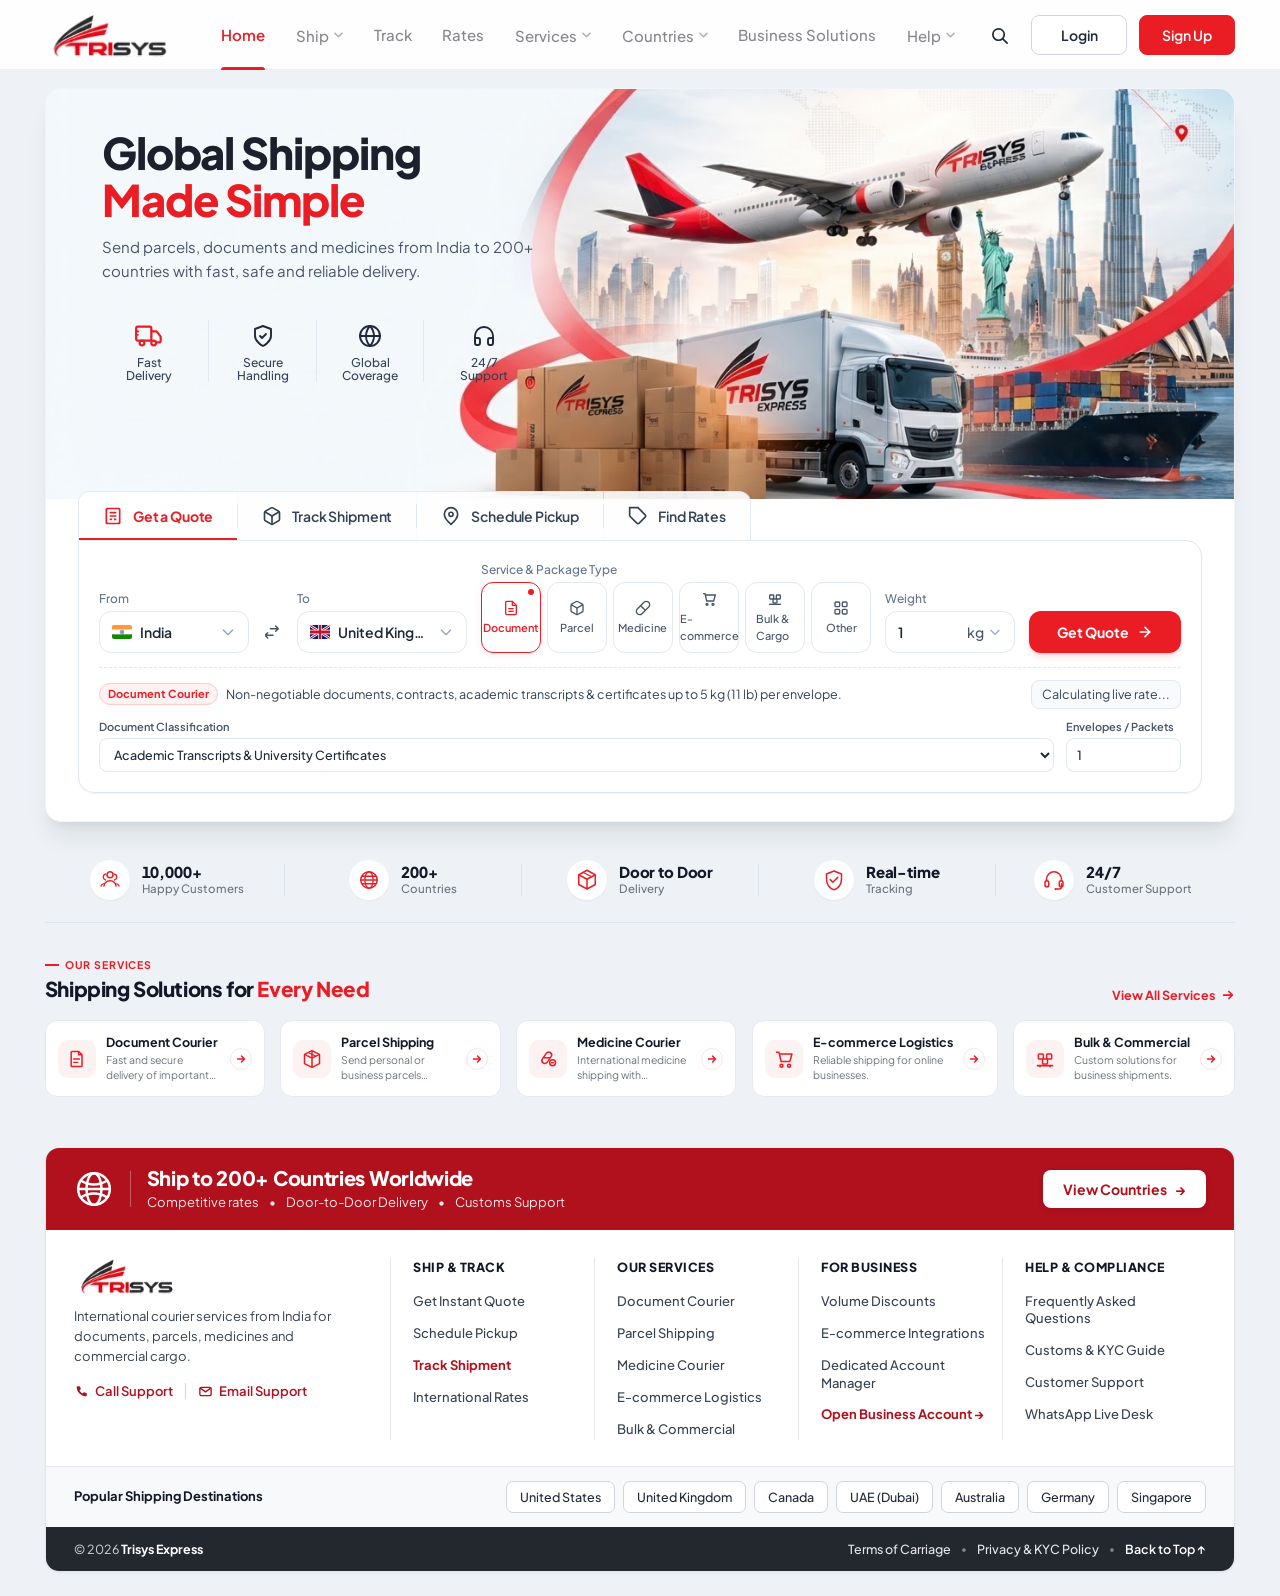
==== commit 37435133: "Redesign customer home page footer to 4-band layout matching design mockup" ====
--- a/index.html
+++ b/index.html
@@ -16,7 +16,7 @@
   <!-- Preload hero artwork for a faster first paint -->
   <link rel="preload" as="image" href="assets/hero_stitch_bg.jpg">
 
-  <link rel="stylesheet" href="/styles.css?v=42">
+  <link rel="stylesheet" href="/styles.css?v=43">
 </head>
 <body>
 
@@ -721,61 +721,6 @@
       </div>
     </section>
 
-    <!-- BEGIN: Worldwide Shipping Banner (Stitch design) -->
-    <section class="banner-section reveal">
-      <aside class="promo-banner" role="region" aria-label="Worldwide Shipping Promotion" data-purpose="international-shipping-strip">
-
-        <!-- Background Layer: Ambient Top-Left Red Flare -->
-        <div class="banner-top-glow" aria-hidden="true"></div>
-        <!-- Background Layer: Center Flowing Ribbon Glow -->
-        <div class="banner-glow-swoosh" aria-hidden="true"></div>
-        <div class="banner-dynamic-curve" aria-hidden="true"></div>
-        <!-- Background Layer: Halftone / Dotted World Map Visual on the Right -->
-        <div class="banner-dotted-matrix" aria-hidden="true"></div>
-
-        <!-- Foreground Content Wrapper -->
-        <div class="banner-inner">
-
-          <!-- Left Content: Globe Icon & Headline Information -->
-          <div class="banner-left" data-purpose="banner-content">
-            <div class="banner-globe-icon" aria-hidden="true">
-              <svg fill="none" stroke="currentColor" stroke-width="1.4" viewBox="0 0 24 24">
-                <circle cx="12" cy="12" r="9.5"></circle>
-                <line stroke-linecap="round" x1="2.5" x2="21.5" y1="12" y2="12"></line>
-                <ellipse cx="12" cy="12" rx="4.5" ry="9.5"></ellipse>
-                <path d="M4.5 7.2C6.8 8.6 9.3 9.3 12 9.3C14.7 9.3 17.2 8.6 19.5 7.2" stroke-linecap="round"></path>
-                <path d="M4.5 16.8C6.8 15.4 9.3 14.7 12 14.7C14.7 14.7 17.2 15.4 19.5 16.8" stroke-linecap="round"></path>
-              </svg>
-            </div>
-
-            <!-- Text Stack: Main Title and USPs -->
-            <div class="banner-text">
-              <h2 class="banner-title">Ship to 200+ Countries Worldwide</h2>
-              <p class="banner-sub">
-                <span>Competitive rates</span>
-                <span class="divider" aria-hidden="true">|</span>
-                <span>Door-to-Door Delivery</span>
-                <span class="divider" aria-hidden="true">|</span>
-                <span>Customs Support</span>
-              </p>
-            </div>
-          </div>
-
-          <!-- Right Content: Call-to-Action Button -->
-          <div class="banner-right" data-purpose="banner-cta">
-            <button type="button" class="btn-banner" onclick="openCountriesModal()">
-              <span>View Countries</span>
-              <svg class="banner-arrow" fill="none" stroke="currentColor" stroke-width="2.4" viewBox="0 0 16 16" aria-hidden="true">
-                <path d="M3 8H13M9 4L13 8L9 12" stroke-linecap="round" stroke-linejoin="round"></path>
-              </svg>
-            </button>
-          </div>
-
-        </div>
-      </aside>
-    </section>
-    <!-- END: Worldwide Shipping Banner -->
-
   </main>
 
   <!-- BEGIN: Site Footer (Shared Public Footer Component) -->
@@ -1126,6 +1071,6 @@
     </div>
   </div>
 
-  <script src="/script.js?v=25"></script>
+  <script src="/script.js?v=28"></script>
 </body>
 </html>
--- a/styles.css
+++ b/styles.css
@@ -4889,10 +4889,11 @@
 }
 
 /* ==========================================================================
-   SITE FOOTER (Clean Single-Color Ruby Red Design)
+   SITE FOOTER (4-Band Unified Home Page Footer: Red Banner + White Grid +
+   Grey Destinations Strip + Charcoal Bottom Bar)
    ========================================================================== */
 .main-wrapper + .site-footer {
-  margin-top: -12px;
+  margin-top: 8px;
 }
 
 .site-footer {
@@ -4904,225 +4905,243 @@
 .footer-card {
   position: relative;
   width: 100%;
-  background-color: #9B111E;
-  border: 1px solid #800E18;
+  background-color: #FFFFFF;
+  border: 1px solid #E5E7EB;
   border-radius: 14px;
   box-shadow: var(--shadow-sm);
-  padding: 28px 30px 18px;
+  overflow: hidden;
+  color: #1F2937;
+}
+
+/* Band 1: Ruby Red Worldwide Shipping Banner */
+.footer-promo-band {
+  background-color: #B0111D;
   color: #FFFFFF;
-}
-
+  padding: 18px 28px;
+  display: flex;
+  align-items: center;
+  justify-content: space-between;
+  gap: 16px;
+  flex-wrap: wrap;
+}
+
+.footer-promo-left {
+  display: flex;
+  align-items: center;
+  gap: 16px;
+  min-width: 0;
+}
+
+.footer-promo-globe {
+  flex-shrink: 0;
+  display: flex;
+  align-items: center;
+  justify-content: center;
+  color: #FFFFFF;
+}
+
+.footer-promo-globe svg {
+  width: 40px;
+  height: 40px;
+}
+
+.footer-promo-divider {
+  width: 1px;
+  height: 36px;
+  background-color: rgba(255, 255, 255, 0.32);
+  flex-shrink: 0;
+}
+
+.footer-promo-text {
+  display: flex;
+  flex-direction: column;
+  gap: 3px;
+}
+
+.footer-promo-title {
+  font-size: 20px;
+  font-weight: 800;
+  color: #FFFFFF;
+  line-height: 1.2;
+  letter-spacing: -0.015em;
+}
+
+.footer-promo-sub {
+  display: flex;
+  flex-wrap: wrap;
+  align-items: center;
+  gap: 4px 10px;
+  font-size: 13px;
+  color: rgba(255, 255, 255, 0.9);
+}
+
+.footer-promo-btn {
+  display: inline-flex;
+  align-items: center;
+  justify-content: center;
+  gap: 8px;
+  padding: 10px 20px;
+  background-color: #FFFFFF;
+  color: #B0111D;
+  font-size: 14px;
+  font-weight: 700;
+  border-radius: 8px;
+  box-shadow: 0 2px 6px rgba(0, 0, 0, 0.12);
+  white-space: nowrap;
+  transition: background-color 0.16s ease, transform 0.16s ease;
+}
+
+.footer-promo-btn:hover {
+  background-color: #FFF5F5;
+  transform: translateY(-1px);
+}
+
+/* Band 2: Clean White 5-Column Grid */
 .footer-main {
   display: grid;
-  grid-template-columns: 2.1fr repeat(4, minmax(135px, 1fr));
-  gap: 20px 24px;
-  padding-bottom: 18px;
-  border-bottom: 1px solid rgba(255, 255, 255, 0.2);
+  grid-template-columns: 1.55fr repeat(4, minmax(145px, 1fr));
+  gap: 0;
+  padding: 28px 28px 26px;
+  background-color: #FFFFFF;
 }
 
 .footer-brand-col {
   display: flex;
   flex-direction: column;
   align-items: flex-start;
-  padding-right: 10px;
+  padding-right: 24px;
   min-width: 0;
 }
 
 .footer-logo {
   display: inline-flex;
   align-items: center;
-  margin-bottom: 10px;
-  padding: 6px 12px;
-  background-color: #FFFFFF;
-  border-radius: 8px;
+  margin-bottom: 12px;
   transition: opacity 0.18s ease;
 }
 
 .footer-logo:hover {
-  opacity: 0.92;
+  opacity: 0.85;
 }
 
 .footer-logo-img {
-  height: 26px;
+  height: 36px;
   width: auto;
   object-fit: contain;
   display: block;
 }
 
 .footer-desc {
+  font-size: 13px;
+  line-height: 1.55;
+  color: #374151;
+  margin-bottom: 16px;
+  max-width: 260px;
+}
+
+.footer-contact-inline {
+  display: flex;
+  align-items: center;
+  flex-wrap: wrap;
+  gap: 12px;
+}
+
+.footer-inline-action {
+  display: inline-flex;
+  align-items: center;
+  gap: 6px;
+  font-size: 13px;
+  font-weight: 600;
+  color: #B0111D;
+  transition: color 0.16s ease;
+}
+
+.footer-inline-action:hover {
+  color: #880D16;
+  text-decoration: underline;
+  text-underline-offset: 3px;
+}
+
+.footer-inline-action svg {
+  width: 15px;
+  height: 15px;
+  color: #B0111D;
+  flex-shrink: 0;
+}
+
+.footer-inline-sep {
+  width: 1px;
+  height: 16px;
+  background-color: #D1D5DB;
+}
+
+/* Navigation Columns with vertical dividers */
+.footer-nav-col {
+  display: flex;
+  flex-direction: column;
+  min-width: 0;
+  padding-left: 22px;
+  padding-right: 12px;
+  border-left: 1px solid #E5E7EB;
+}
+
+.footer-col-title {
   font-size: 12.5px;
-  line-height: 1.55;
-  color: rgba(255, 255, 255, 0.88);
-  margin-bottom: 12px;
-  max-width: 440px;
-}
-
-.footer-trust-badges {
-  display: flex;
-  flex-wrap: wrap;
-  gap: 6px;
-  margin-bottom: 12px;
-}
-
-.footer-trust-pill {
-  display: inline-flex;
-  align-items: center;
-  gap: 5px;
-  padding: 3.5px 9px;
-  border-radius: 6px;
-  background-color: rgba(255, 255, 255, 0.12);
-  border: 1px solid rgba(255, 255, 255, 0.22);
-  font-size: 11px;
-  font-weight: 500;
-  color: #FFFFFF;
-}
-
-.footer-trust-pill svg {
-  width: 12px;
-  height: 12px;
-  color: #FFFFFF;
-  flex-shrink: 0;
-}
-
-.footer-contact-row {
-  display: flex;
-  flex-wrap: wrap;
-  gap: 8px;
-  width: 100%;
-}
-
-.footer-contact-chip {
-  display: inline-flex;
-  align-items: center;
-  gap: 8px;
-  padding: 6px 10px;
-  border-radius: 8px;
-  background-color: rgba(255, 255, 255, 0.12);
-  border: 1px solid rgba(255, 255, 255, 0.22);
-  min-width: 0;
-  transition: border-color 0.18s ease, background-color 0.18s ease;
-}
-
-.footer-contact-chip:hover {
-  background-color: rgba(255, 255, 255, 0.2);
-  border-color: rgba(255, 255, 255, 0.4);
-}
-
-.footer-chip-icon {
-  width: 26px;
-  height: 26px;
-  border-radius: 6px;
-  background-color: #FFFFFF;
-  color: #9B111E;
-  display: flex;
-  align-items: center;
-  justify-content: center;
-  flex-shrink: 0;
-}
-
-.footer-chip-icon svg {
-  width: 13px;
-  height: 13px;
-}
-
-.footer-chip-text {
-  display: flex;
-  flex-direction: column;
-  line-height: 1.2;
-  min-width: 0;
-}
-
-.footer-chip-text small {
-  font-size: 9.5px;
-  font-weight: 600;
-  color: rgba(255, 255, 255, 0.78);
+  font-weight: 800;
   text-transform: uppercase;
   letter-spacing: 0.04em;
-}
-
-.footer-chip-text strong {
-  font-size: 11.5px;
-  font-weight: 600;
-  color: #FFFFFF;
-  overflow-wrap: anywhere;
-}
-
-/* Navigation Columns */
-.footer-nav-col {
+  color: #111827;
+  margin-bottom: 12px;
+}
+
+.footer-link-list {
   display: flex;
   flex-direction: column;
-  min-width: 0;
-}
-
-.footer-col-title {
-  font-size: 11.5px;
-  font-weight: 700;
-  text-transform: uppercase;
-  letter-spacing: 0.06em;
-  color: #FFFFFF;
-  margin-bottom: 10px;
-}
-
-.footer-link-list {
-  display: flex;
-  flex-direction: column;
-  gap: 7px;
+  gap: 9px;
 }
 
 .footer-link {
   display: inline-flex;
   align-items: center;
   gap: 6px;
-  font-size: 12.5px;
+  font-size: 13px;
   line-height: 1.35;
   font-weight: 500;
-  color: rgba(255, 255, 255, 0.86);
+  color: #374151;
   transition: color 0.16s ease;
 }
 
 .footer-link:hover {
-  color: #FFFFFF;
+  color: #B0111D;
   text-decoration: underline;
   text-underline-offset: 3px;
 }
 
 .footer-link-accent {
   font-weight: 700;
-  color: #FFFFFF;
+  color: #B0111D;
 }
 
 .footer-link-accent:hover {
-  color: #FFFFFF;
-}
-
-.footer-mini-badge {
-  display: inline-flex;
-  align-items: center;
-  justify-content: center;
-  padding: 1px 6px;
-  font-size: 9.5px;
-  font-weight: 700;
-  color: #9B111E;
-  background-color: #FFFFFF;
-  border: 1px solid #FFFFFF;
-  border-radius: 4px;
-}
-
-/* Middle Strip: Popular Shipping Corridors */
+  color: #880D16;
+}
+
+/* Band 3: Light-Grey Popular Shipping Destinations Strip */
 .footer-corridors {
   display: flex;
   align-items: center;
   justify-content: space-between;
   flex-wrap: wrap;
-  gap: 8px 12px;
-  padding: 12px 0;
-  border-bottom: 1px solid rgba(255, 255, 255, 0.2);
+  gap: 10px 16px;
+  padding: 14px 28px;
+  background-color: #F8F9FA;
+  border-top: 1px solid #E5E7EB;
 }
 
 .footer-corridors-label {
-  font-size: 11.5px;
-  font-weight: 600;
-  color: #FFFFFF;
+  font-size: 13px;
+  font-weight: 700;
+  color: #111827;
   white-space: nowrap;
 }
 
@@ -5130,54 +5149,43 @@
   display: flex;
   flex-wrap: wrap;
   align-items: center;
-  gap: 6px;
+  gap: 8px;
 }
 
 .corridor-tag {
   display: inline-flex;
   align-items: center;
-  padding: 4px 10px;
-  border-radius: 6px;
-  background-color: rgba(255, 255, 255, 0.12);
-  border: 1px solid rgba(255, 255, 255, 0.22);
-  font-size: 11.5px;
+  padding: 6px 13px;
+  border-radius: 7px;
+  background-color: #FFFFFF;
+  border: 1px solid #D1D5DB;
+  font-size: 12.5px;
   font-weight: 500;
-  color: #FFFFFF;
-  transition: background-color 0.16s ease, border-color 0.16s ease;
+  color: #1F2937;
+  transition: border-color 0.16s ease, color 0.16s ease, background-color 0.16s ease;
 }
 
 .corridor-tag:hover {
-  background-color: rgba(255, 255, 255, 0.22);
-  border-color: rgba(255, 255, 255, 0.45);
-  color: #FFFFFF;
-}
-
-.corridor-tag-more {
-  background-color: #FFFFFF;
-  border-color: #FFFFFF;
-  color: #9B111E;
-  font-weight: 700;
-}
-
-.corridor-tag-more:hover {
-  background-color: #F8FAFC;
-  border-color: #FFFFFF;
-  color: #800E18;
-}
-
-/* Bottom Bar: Copyright & Quick Legal Links */
+  border-color: #B0111D;
+  color: #B0111D;
+  background-color: #FFF5F5;
+}
+
+/* Band 4: Dark Charcoal Bottom Bar */
 .footer-bottom {
   display: flex;
   align-items: center;
   justify-content: space-between;
   flex-wrap: wrap;
   gap: 8px 16px;
-  padding-top: 12px;
+  padding: 13px 28px;
+  background-color: #23272E;
+  color: #E5E7EB;
 }
 
 .footer-copy {
-  font-size: 12px;
-  color: rgba(255, 255, 255, 0.84);
+  font-size: 12.5px;
+  color: #D1D5DB;
 }
 
 .footer-copy strong {
@@ -5189,13 +5197,13 @@
   display: flex;
   flex-wrap: wrap;
   align-items: center;
-  gap: 8px;
+  gap: 10px;
 }
 
 .footer-bottom-link {
-  font-size: 12px;
+  font-size: 12.5px;
   font-weight: 500;
-  color: rgba(255, 255, 255, 0.88);
+  color: #E5E7EB;
   transition: color 0.16s ease;
 }
 
@@ -5213,57 +5221,65 @@
 .footer-back-top {
   display: inline-flex;
   align-items: center;
-  gap: 5px;
-  padding: 4px 10px;
-  border-radius: 6px;
-  background-color: rgba(255, 255, 255, 0.14);
-  border: 1px solid rgba(255, 255, 255, 0.28);
-  font-size: 11.5px;
+  gap: 4px;
+  font-size: 12.5px;
   font-weight: 600;
   color: #FFFFFF;
-  transition: background-color 0.16s ease, border-color 0.16s ease, color 0.16s ease;
-}
-
-.footer-back-top svg {
-  width: 11px;
-  height: 11px;
-  color: #FFFFFF;
+  transition: opacity 0.16s ease;
 }
 
 .footer-back-top:hover {
-  border-color: #FFFFFF;
-  background-color: #FFFFFF;
-  color: #9B111E;
-}
-
-.footer-back-top:hover svg {
-  color: #9B111E;
+  opacity: 0.85;
+  text-decoration: underline;
+  text-underline-offset: 3px;
 }
 
 /* Responsive Breakpoints for Footer */
 @media (max-width: 1120px) {
   .footer-main {
     grid-template-columns: repeat(4, 1fr);
-    gap: 18px 16px;
+    gap: 20px 16px;
   }
   .footer-brand-col {
     grid-column: 1 / -1;
     padding-right: 0;
+    padding-bottom: 16px;
+    border-bottom: 1px solid #E5E7EB;
+  }
+  .footer-nav-col {
+    padding-left: 16px;
+  }
+  .footer-nav-col:nth-of-type(1) {
+    padding-left: 0;
+    border-left: none;
   }
   .footer-desc {
-    max-width: 720px;
+    max-width: 640px;
   }
 }
 
 @media (max-width: 768px) {
-  .footer-card {
-    padding: 20px 18px 14px;
+  .footer-promo-band {
+    padding: 16px 18px;
+  }
+  .footer-promo-divider {
+    display: none;
   }
   .footer-main {
     grid-template-columns: repeat(2, 1fr);
-    gap: 18px 16px;
+    gap: 20px 16px;
+    padding: 20px 18px;
+  }
+  .footer-nav-col {
+    border-left: none;
+    padding-left: 0;
+    padding-right: 0;
+  }
+  .footer-corridors {
+    padding: 14px 18px;
   }
   .footer-bottom {
+    padding: 12px 18px;
     flex-direction: column;
     align-items: flex-start;
   }
@@ -5274,19 +5290,15 @@
     padding: 0 12px 16px;
   }
   .footer-card {
-    padding: 18px 14px 14px;
-    border-radius: 14px;
+    border-radius: 12px;
   }
   .footer-main {
     grid-template-columns: repeat(2, minmax(0, 1fr));
     gap: 16px 12px;
+    padding: 18px 14px;
   }
   .footer-brand-col {
     grid-column: 1 / -1;
-  }
-  .footer-contact-chip {
-    width: 100%;
-    padding: 8px 10px;
   }
 }
 
